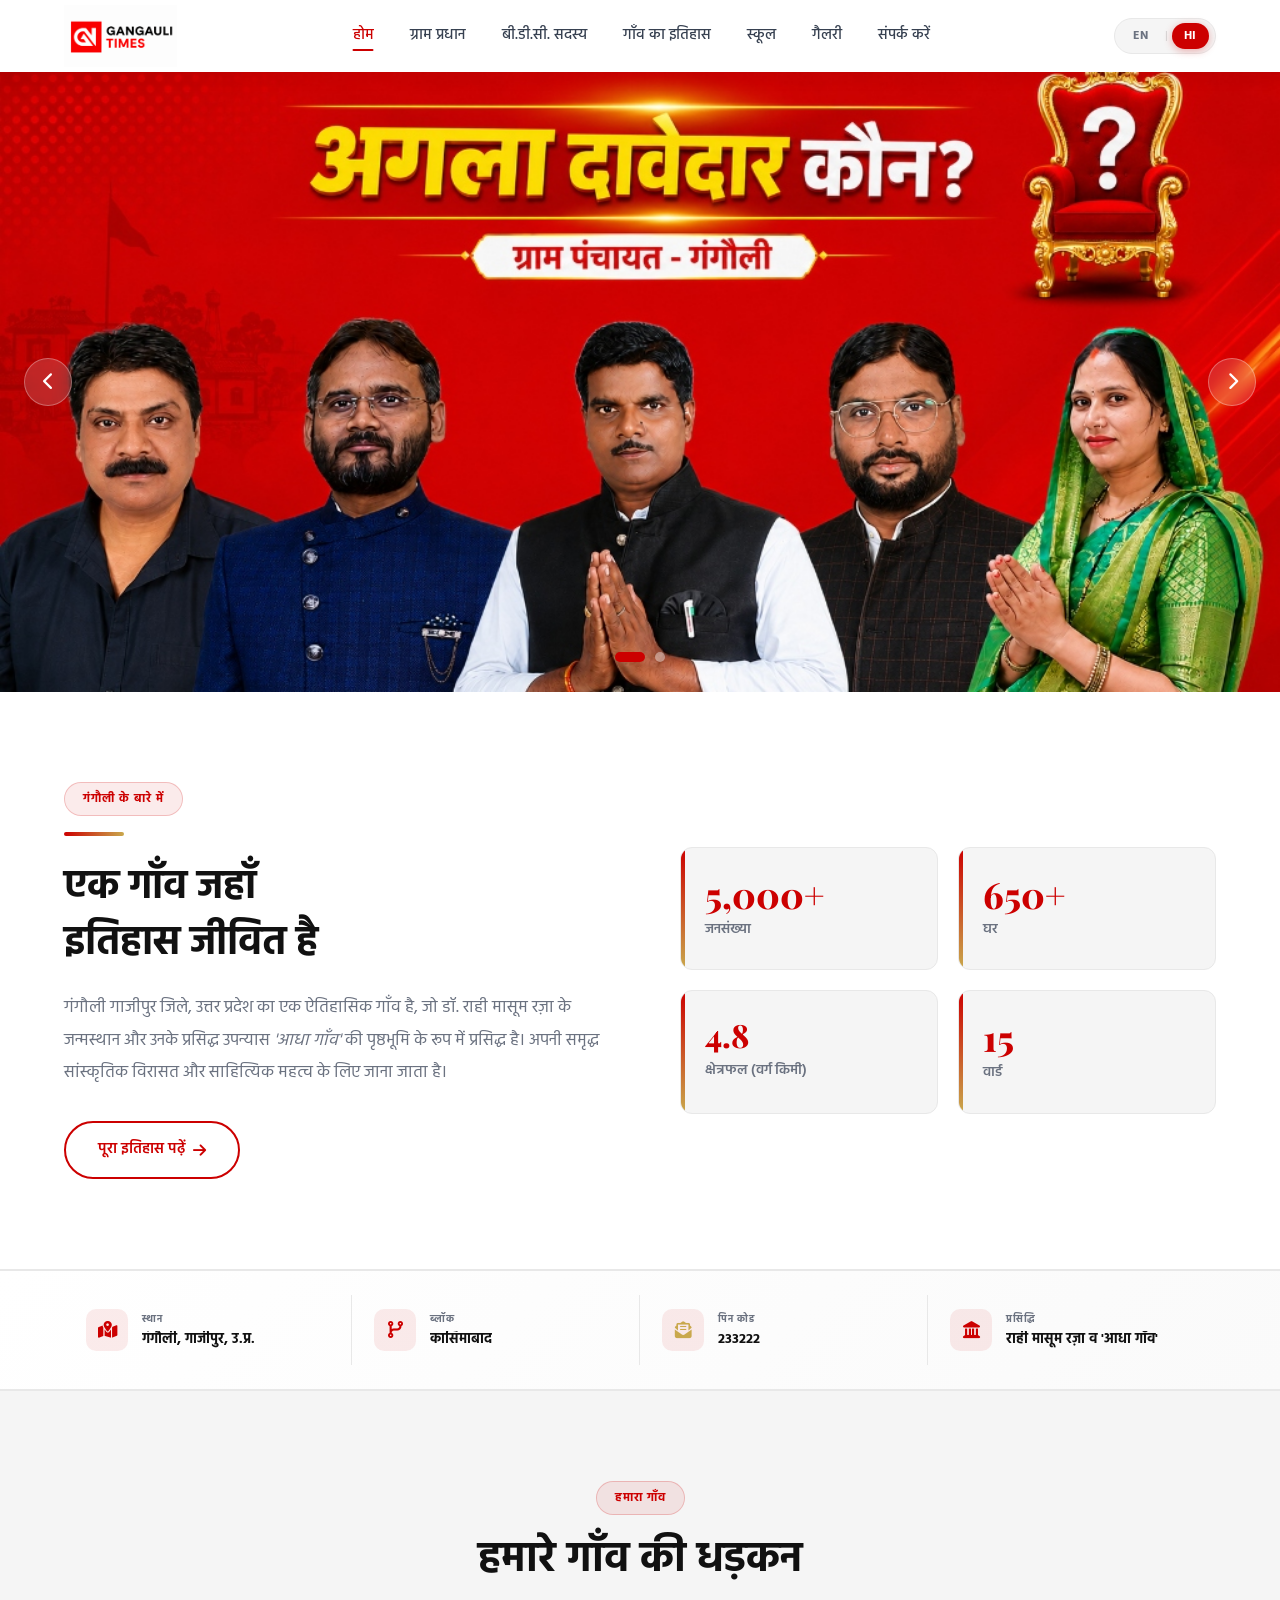
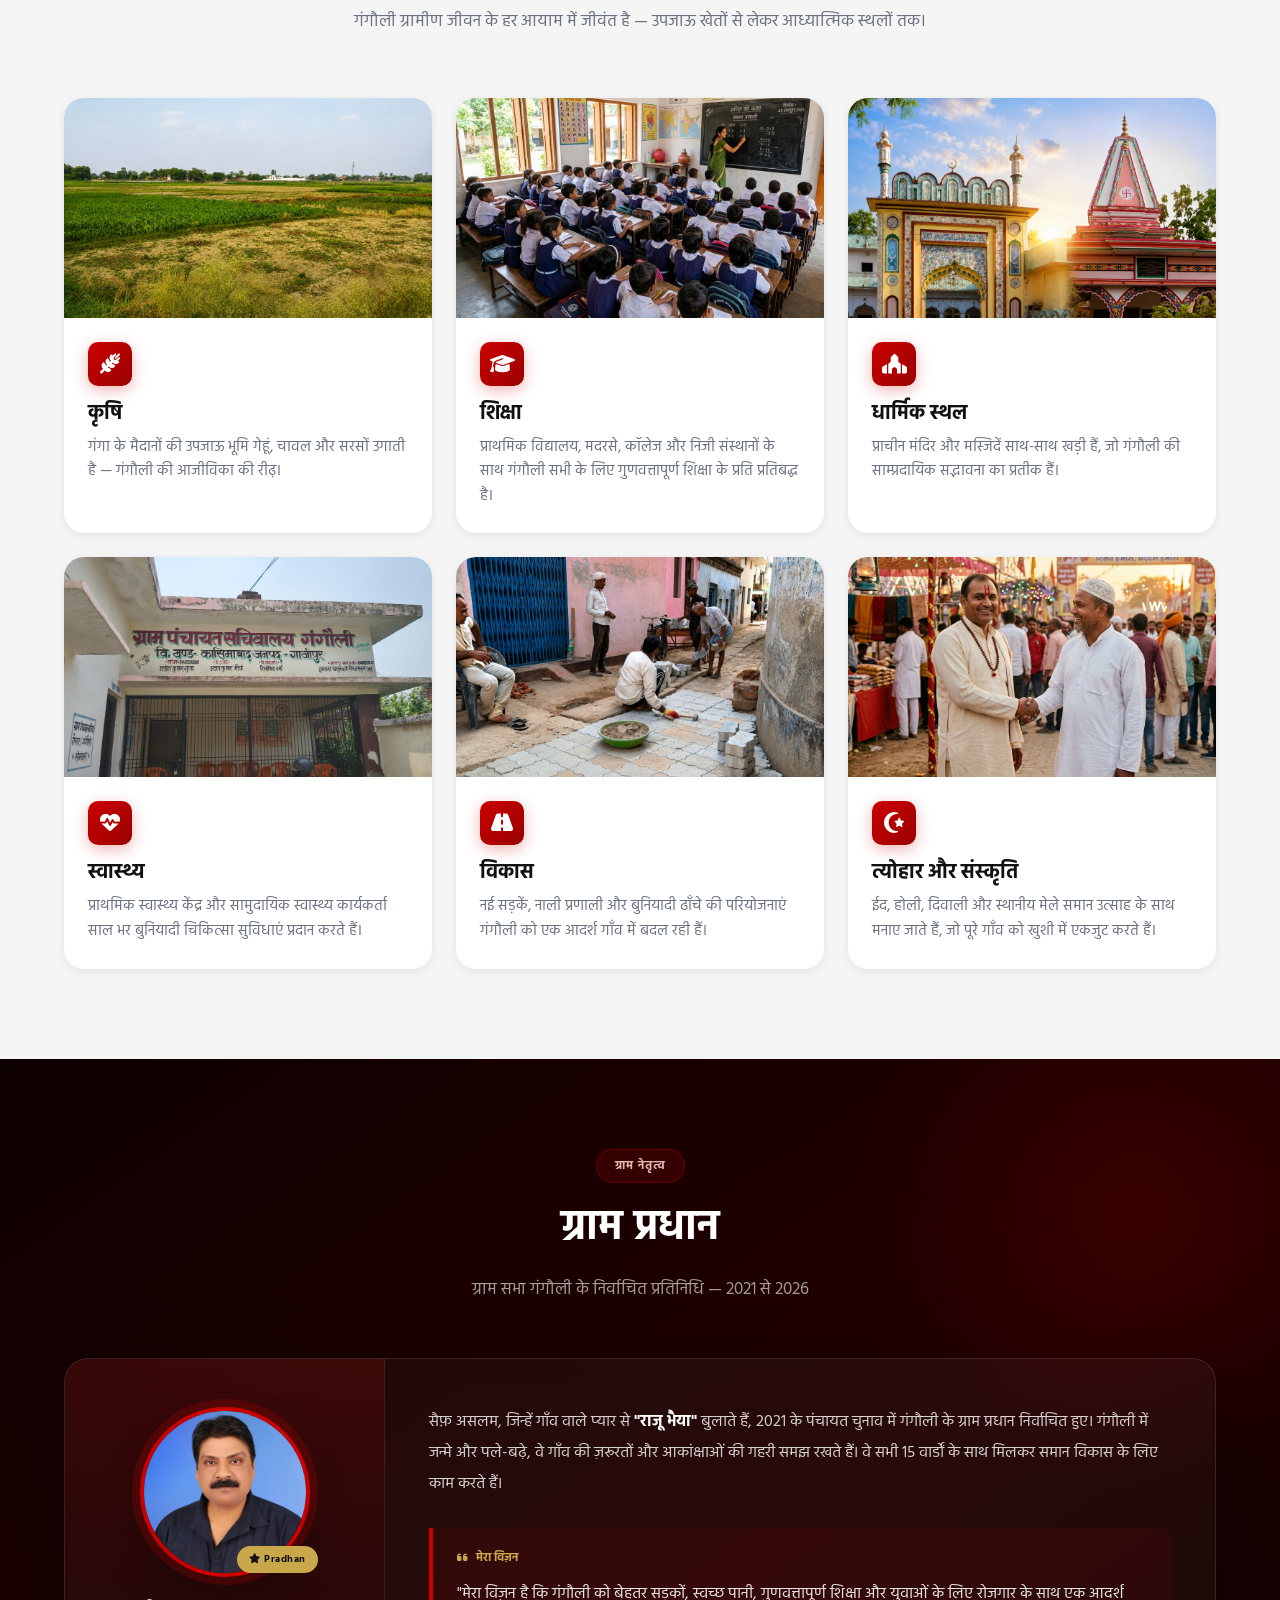
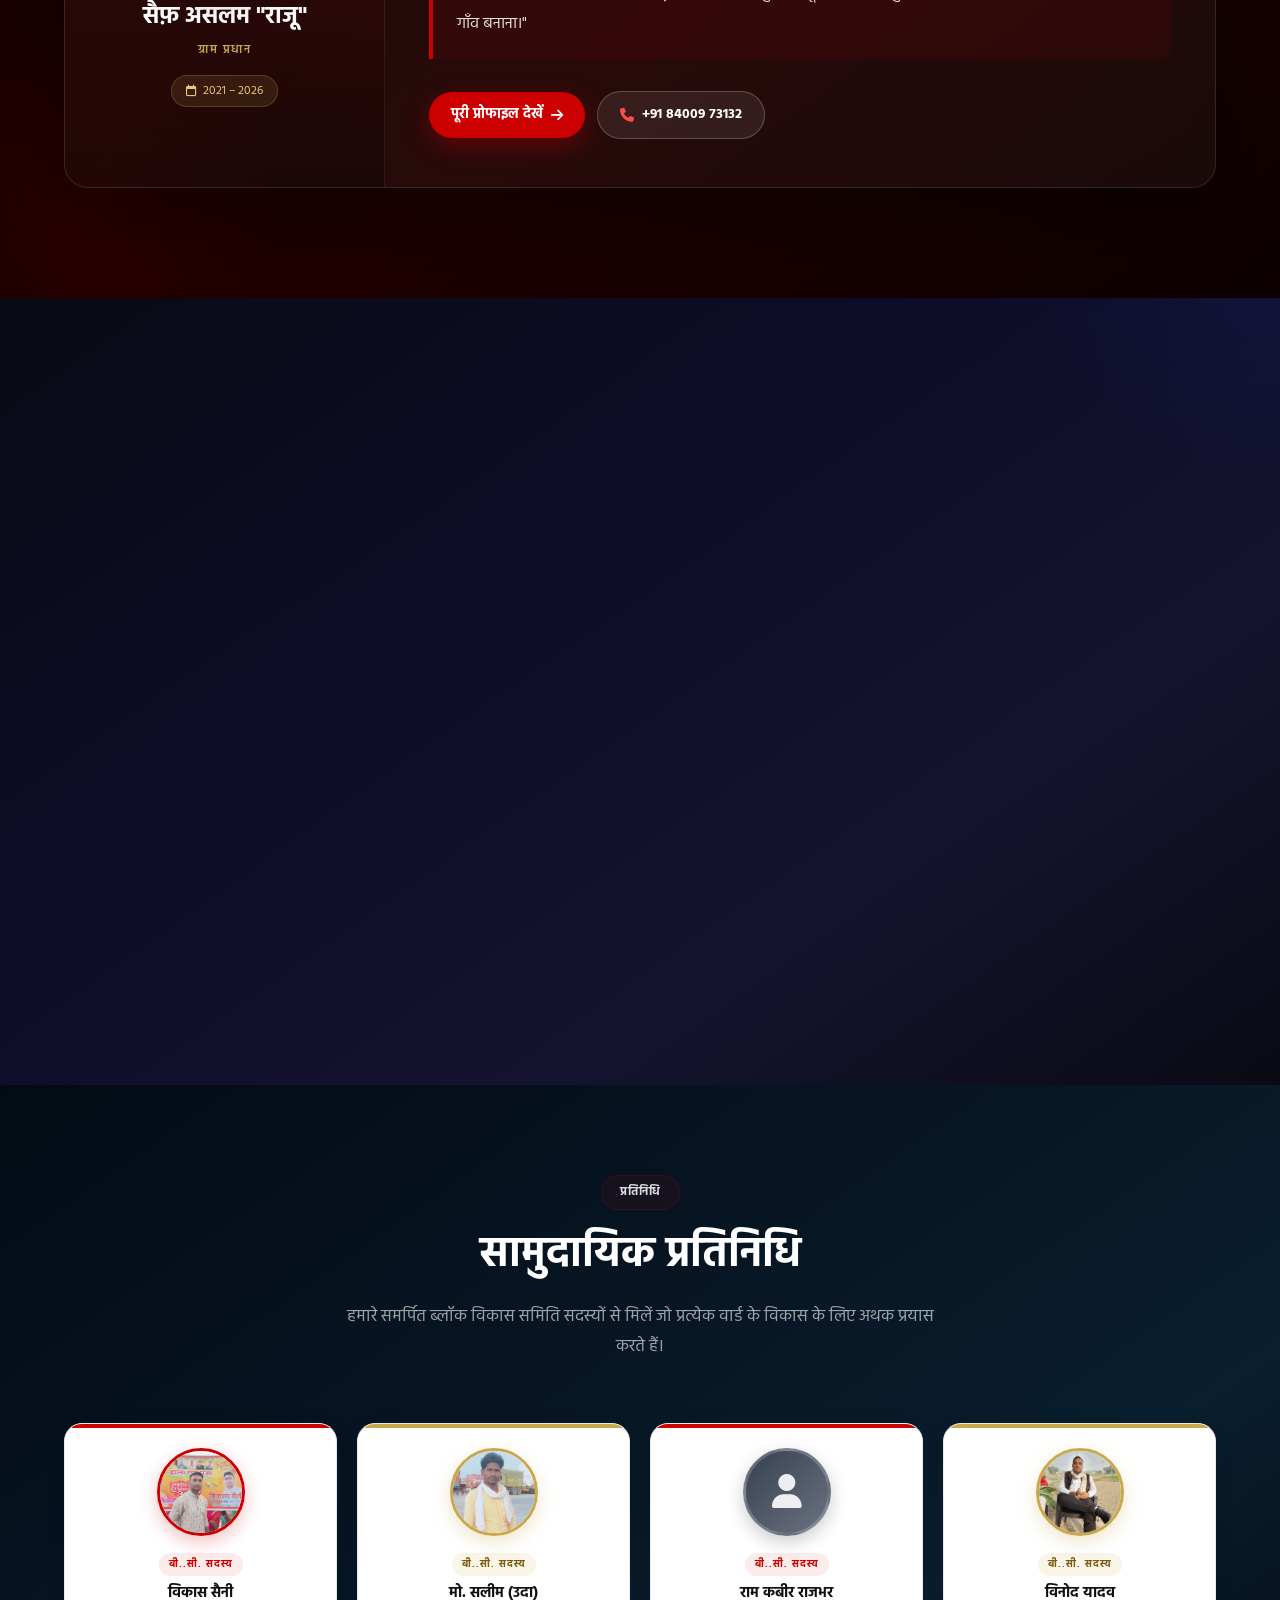
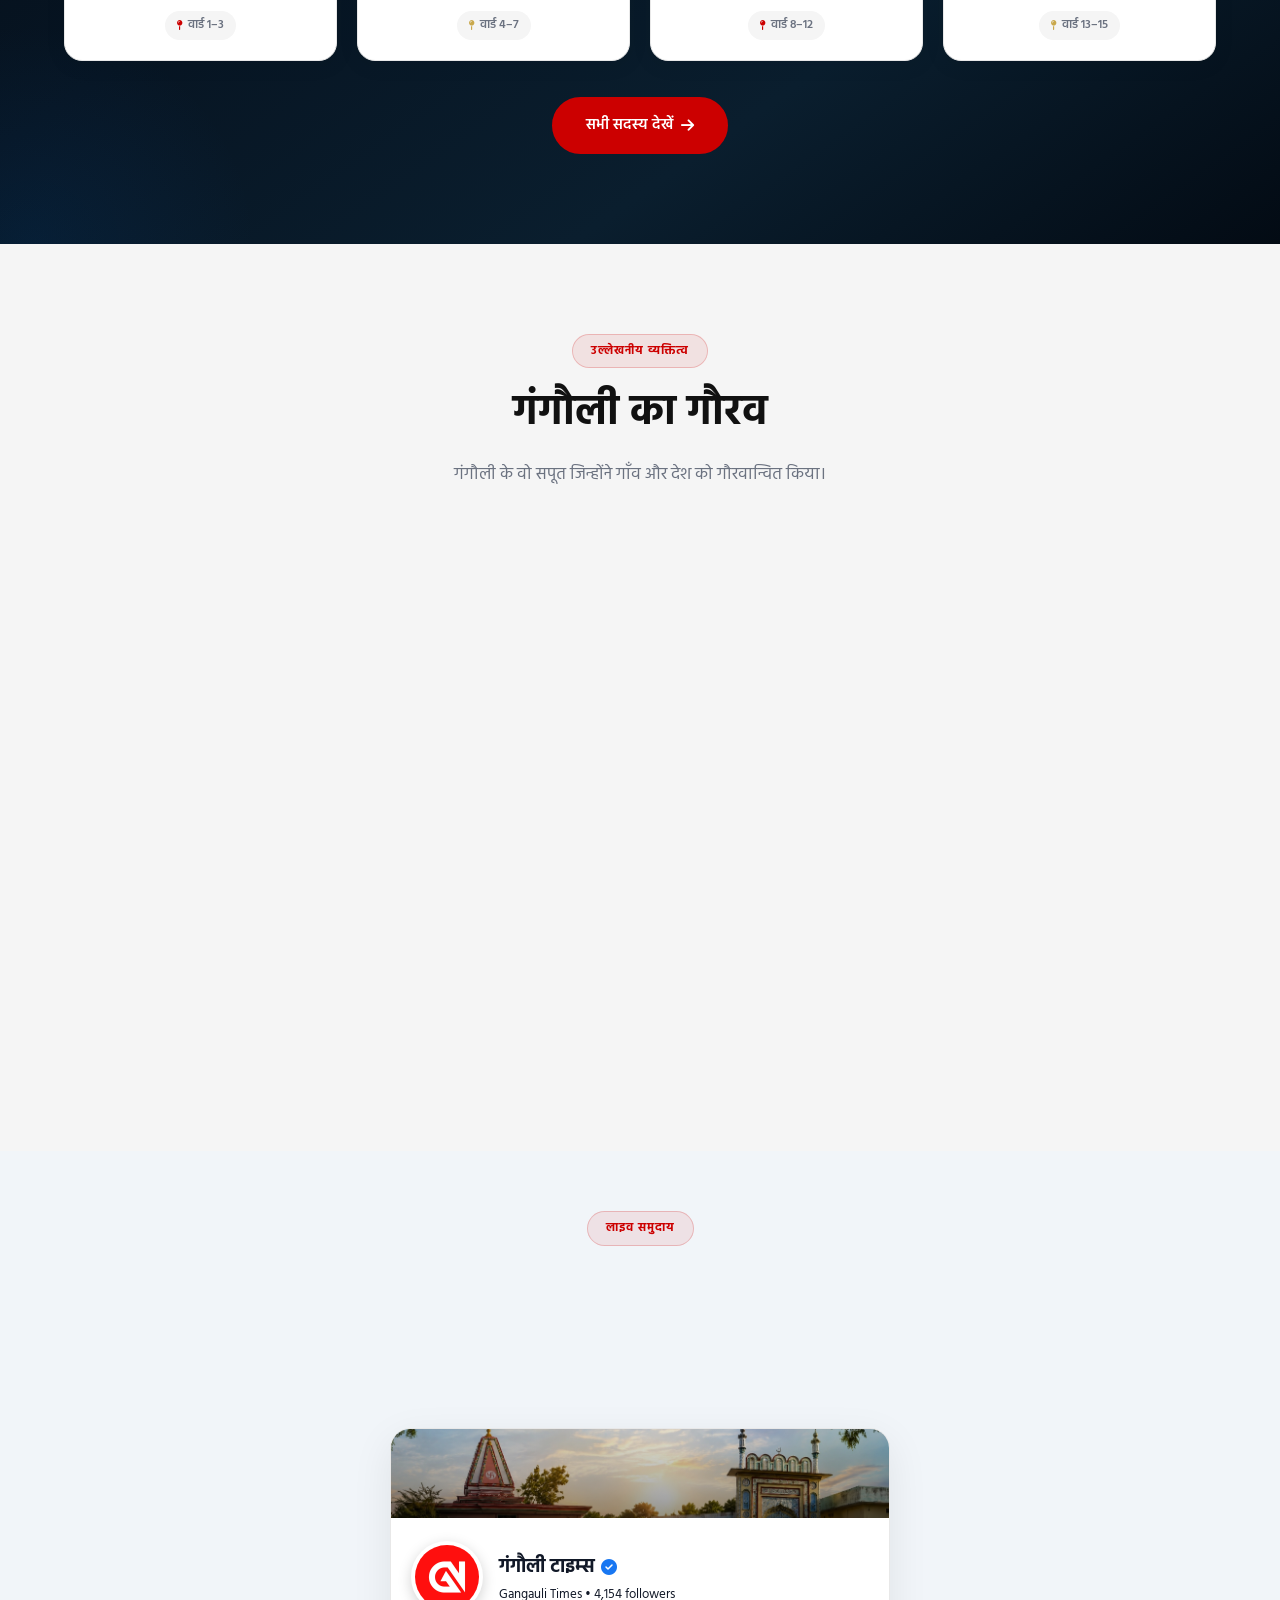
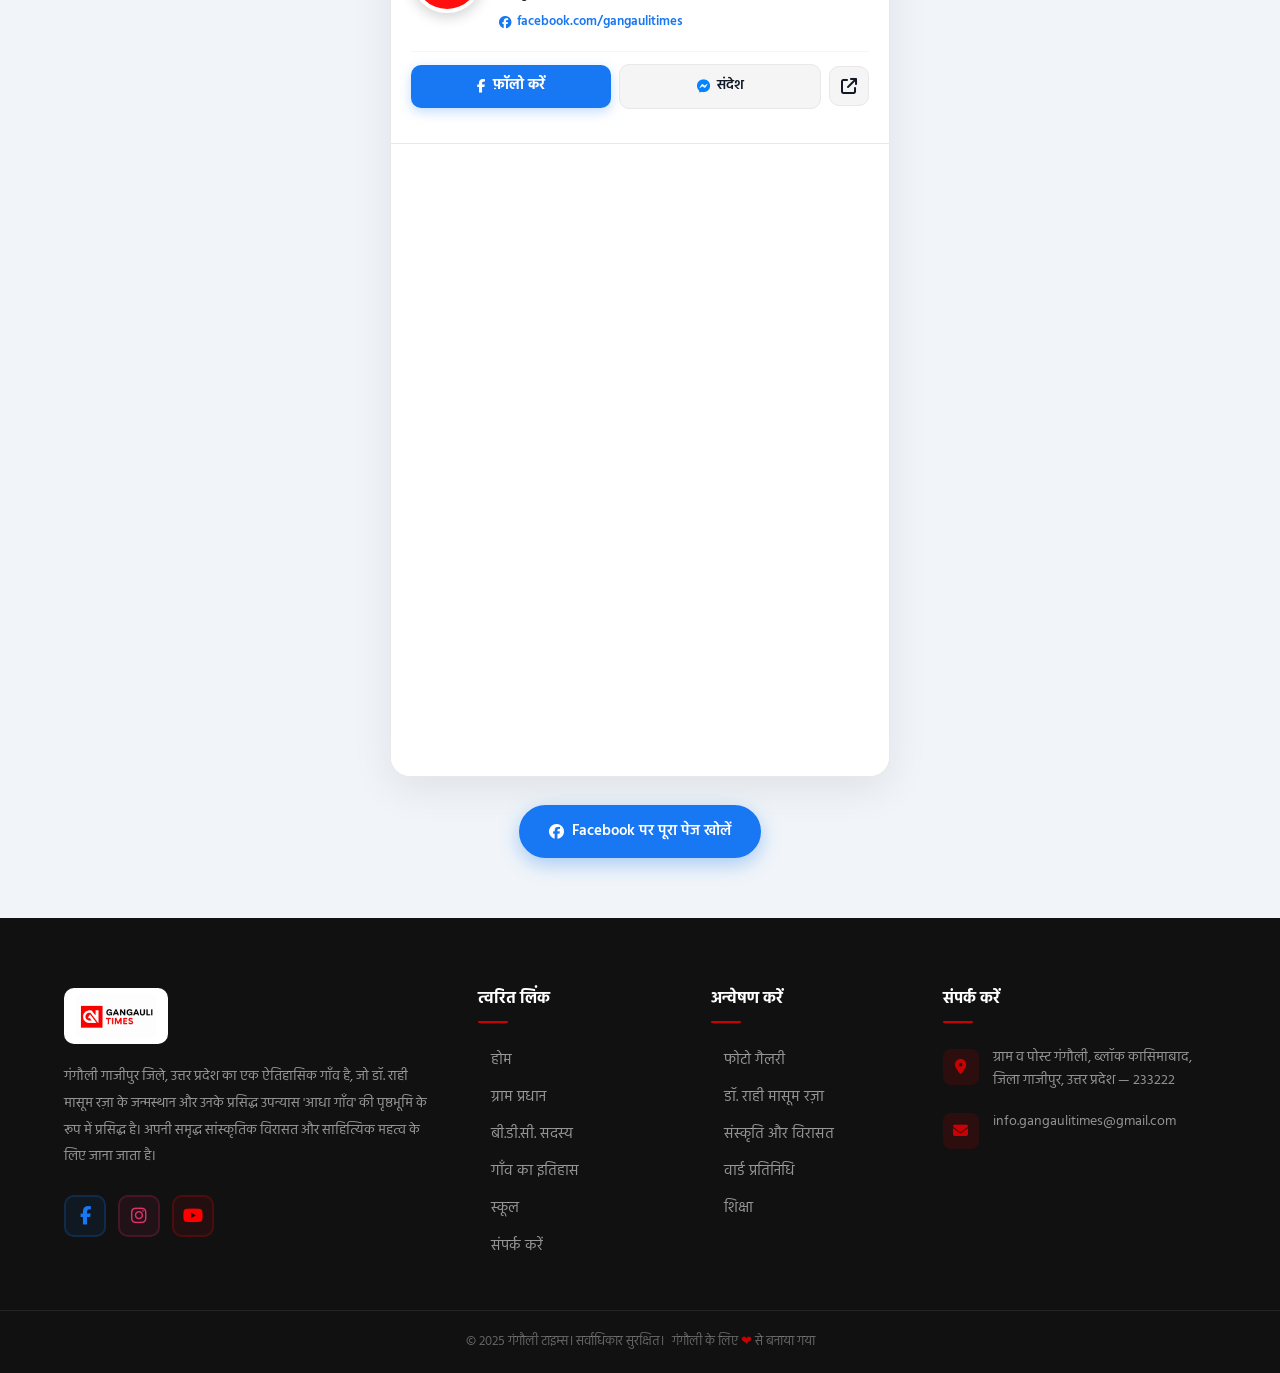
==== index.html @ ad7d06d1 "Add files via upload updated" ====
<!DOCTYPE html>
<html lang="hi">
<head>
  <meta charset="UTF-8" />
  <meta name="viewport" content="width=device-width, initial-scale=1.0" />
  <title>Gangauli Times — गंगौली, गाजीपुर का आधिकारिक समाचार पोर्टल</title>
  <meta name="description" content="गंगौली, गाजीपुर जिले, उत्तर प्रदेश का आधिकारिक सूचना पोर्टल। डॉ. राही मासूम रज़ा के जन्मस्थान का डिजिटल प्रतिनिधित्व।" />
  <meta name="keywords" content="Gangauli, Ghazipur, UP, village, gram panchayat, Rahi Masoom Raza, Gangauli Times" />
  <link rel="canonical" href="https://gangaulitimes.in/" />
  <link rel="icon" type="image/png" href="favicon.png" />
  <link rel="stylesheet" href="style.css" />
  <!-- FontAwesome for icons -->
  <link rel="stylesheet" href="https://cdnjs.cloudflare.com/ajax/libs/font-awesome/6.5.0/css/all.min.css" crossorigin="anonymous" />
  <!-- Facebook SDK for live feed -->
  <script async defer crossorigin="anonymous" src="https://connect.facebook.net/hi_IN/sdk.js#xfbml=1&version=v19.0"></script>
</head>
<body class="lang-hi">



<!-- ============================================================
     NAVBAR
     ============================================================ -->
<nav class="navbar" role="navigation" aria-label="Main Navigation">
  <div class="container">
    <a href="index.html" class="navbar-brand" aria-label="Gangauli Times Home">
      <img src="logo.png" alt="Gangauli Times Logo" class="navbar-logo" />
    </a>

    <ul class="navbar-nav">
      <li><a href="index.html" class="nav-link active"><span class="en">Home</span><span class="hi">होम</span></a></li>
      <li><a href="gram-pradhan.html" class="nav-link"><span class="en">Gram Pradhan</span><span class="hi">ग्राम प्रधान</span></a></li>
      <li><a href="bdc-members.html" class="nav-link"><span class="en">BDC Members</span><span class="hi">बी.डी.सी. सदस्य</span></a></li>
      <li><a href="history.html" class="nav-link"><span class="en">Village History</span><span class="hi">गाँव का इतिहास</span></a></li>
      <li><a href="schools.html" class="nav-link"><span class="en">Schools</span><span class="hi">स्कूल</span></a></li>
      <li><a href="gallery.html" class="nav-link"><span class="en">Gallery</span><span class="hi">गैलरी</span></a></li>
      <li><a href="contact.html" class="nav-link"><span class="en">Contact</span><span class="hi">संपर्क करें</span></a></li>
    </ul>

    <!-- Language Toggle in Navbar -->
    <div class="navbar-lang" id="navbar-lang">
      <button class="nav-lang-btn" id="lang-en" title="English">EN</button>
      <span class="nav-lang-divider">|</span>
      <button class="nav-lang-btn active" id="lang-hi" title="हिंदी">HI</button>
    </div>

    <button class="hamburger" id="hamburger" aria-label="Toggle Mobile Menu" aria-expanded="false">
      <span></span><span></span><span></span>
    </button>
  </div>

  <div class="mobile-nav" id="mobile-nav">
    <a href="index.html" class="nav-link"><span class="en">Home</span><span class="hi">होम</span></a>
    <a href="gram-pradhan.html" class="nav-link"><span class="en">Gram Pradhan</span><span class="hi">ग्राम प्रधान</span></a>
    <a href="bdc-members.html" class="nav-link"><span class="en">BDC Members</span><span class="hi">बी.डी.सी. सदस्य</span></a>
    <a href="history.html" class="nav-link"><span class="en">Village History</span><span class="hi">गाँव का इतिहास</span></a>
    <a href="schools.html" class="nav-link"><span class="en">Schools</span><span class="hi">स्कूल</span></a>
    <a href="gallery.html" class="nav-link"><span class="en">Gallery</span><span class="hi">गैलरी</span></a>
    <a href="contact.html" class="nav-link"><span class="en">Contact</span><span class="hi">संपर्क करें</span></a>
  </div>
</nav>

<!-- ============================================================
     HERO SLIDER
     ============================================================ -->
<section class="hero-slider" aria-label="Hero Image Slider">

  <!-- Slide 1 -->
  <div class="slide active" id="slide-1">
    <img src="slider3.jpg" alt="Agla Davedar Kaun — Gram Panchayat Gangauli" class="slide-img" />
  </div>

  <!-- Slide 2 -->
  <div class="slide" id="slide-2">
    <img src="slider4.jpg" alt="Temple and Mosque — Communal Harmony of Gangauli" class="slide-img" />
  </div>

  <!-- Slider Controls -->
  <button class="slider-arrow slider-arrow-prev" id="slider-prev" aria-label="Previous Slide">
    <i class="fa-solid fa-chevron-left"></i>
  </button>
  <button class="slider-arrow slider-arrow-next" id="slider-next" aria-label="Next Slide">
    <i class="fa-solid fa-chevron-right"></i>
  </button>

  <div class="slider-dots" role="tablist">
    <button class="slider-dot active" aria-label="Slide 1" role="tab"></button>
    <button class="slider-dot" aria-label="Slide 2" role="tab"></button>
  </div>
</section>


<!-- ============================================================
     ABOUT SECTION
     ============================================================ -->
<section class="about-section" id="about">
  <div class="container">
    <div class="about-grid">
      <div class="about-content reveal">
        <span class="section-label"><span class="en">About Gangauli</span><span class="hi">गंगौली के बारे में</span></span>
        <div class="gold-line"></div>
        <h2 class="about-title">
          <span class="en">A Village Where<br/>History Lives On</span>
          <span class="hi">एक गाँव जहाँ<br/>इतिहास जीवित है</span>
        </h2>
        <p class="about-text">
          <span class="en">Gangauli is a historic village in Ghazipur district, Uttar Pradesh — celebrated as the birthplace of the legendary literary figure Dr. Rahi Masoom Raza and the backdrop of his iconic novel <em>'Aadha Gaon'</em>. Known for its rich cultural heritage and profound literary significance, Gangauli holds a unique place on the map of India.</span>
          <span class="hi">गंगौली गाजीपुर जिले, उत्तर प्रदेश का एक ऐतिहासिक गाँव है, जो डॉ. राही मासूम रज़ा के जन्मस्थान और उनके प्रसिद्ध उपन्यास <em>'आधा गाँव'</em> की पृष्ठभूमि के रूप में प्रसिद्ध है। अपनी समृद्ध सांस्कृतिक विरासत और साहित्यिक महत्व के लिए जाना जाता है।</span>
        </p>
        <a href="history.html" class="btn btn-outline">
          <span class="en">Read Full History</span><span class="hi">पूरा इतिहास पढ़ें</span>
          <i class="fa-solid fa-arrow-right"></i>
        </a>
      </div>

      <!-- Stats -->
      <div class="stats-grid">
        <div class="stat-card reveal reveal-delay-1">
          <div class="stat-number" data-target="5000" data-suffix="+">0</div>
          <div class="stat-label"><span class="en">Population</span><span class="hi">जनसंख्या</span></div>
        </div>
        <div class="stat-card reveal reveal-delay-2">
          <div class="stat-number" data-target="650" data-suffix="+">0</div>
          <div class="stat-label"><span class="en">Houses</span><span class="hi">घर</span></div>
        </div>
        <div class="stat-card reveal reveal-delay-3">
          <div class="stat-number" style="font-size:32px;">4.8</div>
          <div class="stat-label" style="margin-top:8px;"><span class="en">Area (Sq. Km.)</span><span class="hi">क्षेत्रफल (वर्ग किमी)</span></div>
        </div>
        <div class="stat-card reveal reveal-delay-4">
          <div class="stat-number" data-target="15">0</div>
          <div class="stat-label"><span class="en">Wards</span><span class="hi">वार्ड</span></div>
        </div>
      </div>
    </div>
  </div>
</section>

<!-- ============================================================
VILLAGE QUICK FACTS (compact strip)
============================================================ -->
<section class="village-facts-strip">
  <div class="container">
    <div class="vf-grid">
      <div class="vf-item reveal reveal-delay-1">
        <div class="vf-icon"><i class="fa-solid fa-map-location-dot"></i></div>
        <div class="vf-content">
          <span class="vf-label"><span class="en">Location</span><span class="hi">स्थान</span></span>
          <span class="vf-value"><span class="en">Gangauli, Ghazipur, UP</span><span class="hi">गंगौली, गाजीपुर, उ.प्र.</span></span>
        </div>
      </div>
      <div class="vf-item reveal reveal-delay-2">
        <div class="vf-icon"><i class="fa-solid fa-code-branch"></i></div>
        <div class="vf-content">
          <span class="vf-label"><span class="en">Block</span><span class="hi">ब्लॉक</span></span>
          <span class="vf-value"><span class="en">Kasimabad</span><span class="hi">कासिमाबाद</span></span>
        </div>
      </div>
      <div class="vf-item reveal reveal-delay-3">
        <div class="vf-icon" style="color:var(--gold);"><i class="fa-solid fa-envelope-open-text"></i></div>
        <div class="vf-content">
          <span class="vf-label"><span class="en">PIN Code</span><span class="hi">पिन कोड</span></span>
          <span class="vf-value">233222</span>
        </div>
      </div>
      <div class="vf-item reveal reveal-delay-4">
        <div class="vf-icon"><i class="fa-solid fa-landmark"></i></div>
        <div class="vf-content">
          <span class="vf-label"><span class="en">Famous For</span><span class="hi">प्रसिद्धि</span></span>
          <span class="vf-value"><span class="en">Rahi Masoom Raza &amp; 'Aadha Gaon'</span><span class="hi">राही मासूम रज़ा व 'आधा गाँव'</span></span>
        </div>
      </div>
    </div>
  </div>
</section>

<!-- ============================================================
VILLAGE PULSE SECTION
     ============================================================ -->
<section class="pulse-section section" id="village-pulse">
  <div class="container">
    <div class="section-header">
      <span class="section-label"><span class="en">Our Village</span><span class="hi">हमारा गाँव</span></span>
      <h2 class="section-title reveal">
        <span class="en">The Heartbeat of Our Village</span>
        <span class="hi">हमारे गाँव की धड़कन</span>
      </h2>
      <p class="section-subtitle reveal reveal-delay-1">
        <span class="en">Gangauli thrives across every dimension of rural life — from fertile fields to spiritual spaces.</span>
        <span class="hi">गंगौली ग्रामीण जीवन के हर आयाम में जीवंत है — उपजाऊ खेतों से लेकर आध्यात्मिक स्थलों तक।</span>
      </p>
    </div>

    <div class="pulse-grid">
      <!-- Agriculture -->
      <div class="pulse-card reveal reveal-delay-1">
        <img src="agriculture-real.jpg" alt="Agriculture in Gangauli" class="pulse-card-img" loading="lazy" />
        <div class="pulse-card-body">
          <div class="pulse-card-title-row">
            <div class="pulse-card-icon"><i class="fa-solid fa-wheat-awn"></i></div>
            <h3 class="pulse-card-title"><span class="en">Agriculture</span><span class="hi">कृषि</span></h3>
          </div>
          <p class="pulse-card-desc">
            <span class="en">Fertile lands along the Ganga plains produce wheat, rice, and mustard — the backbone of Gangauli's livelihood.</span>
            <span class="hi">गंगा के मैदानों की उपजाऊ भूमि गेहूं, चावल और सरसों उगाती है — गंगौली की आजीविका की रीढ़।</span>
          </p>
        </div>
      </div>

      <!-- Education -->
      <div class="pulse-card reveal reveal-delay-2">
        <img src="school.png" alt="Education in Gangauli" class="pulse-card-img" loading="lazy" />
        <div class="pulse-card-body">
          <div class="pulse-card-title-row">
            <div class="pulse-card-icon"><i class="fa-solid fa-graduation-cap"></i></div>
            <h3 class="pulse-card-title"><span class="en">Education</span><span class="hi">शिक्षा</span></h3>
          </div>
          <p class="pulse-card-desc">
            <span class="en">With primary schools, madrasas, colleges and private institutions, Gangauli is committed to quality education for all.</span>
            <span class="hi">प्राथमिक विद्यालय, मदरसे, कॉलेज और निजी संस्थानों के साथ गंगौली सभी के लिए गुणवत्तापूर्ण शिक्षा के प्रति प्रतिबद्ध है।</span>
          </p>
        </div>
      </div>

      <!-- Religious Sites -->
      <div class="pulse-card reveal reveal-delay-3">
        <img src="religious-real.jpg" alt="Religious Places in Gangauli" class="pulse-card-img" loading="lazy" />
        <div class="pulse-card-body">
          <div class="pulse-card-title-row">
            <div class="pulse-card-icon"><i class="fa-solid fa-place-of-worship"></i></div>
            <h3 class="pulse-card-title"><span class="en">Religious Sites</span><span class="hi">धार्मिक स्थल</span></h3>
          </div>
          <p class="pulse-card-desc">
            <span class="en">Ancient temples and mosques stand side by side, symbolizing the communal harmony that defines Gangauli.</span>
            <span class="hi">प्राचीन मंदिर और मस्जिदें साथ-साथ खड़ी हैं, जो गंगौली की साम्प्रदायिक सद्भावना का प्रतीक हैं।</span>
          </p>
        </div>
      </div>

      <!-- Health -->
      <div class="pulse-card reveal reveal-delay-4">
        <img src="health-real.jpg" alt="ग्राम पंचायत सचिवालय गंगौली" class="pulse-card-img" loading="lazy" />
        <div class="pulse-card-body">
          <div class="pulse-card-title-row">
            <div class="pulse-card-icon"><i class="fa-solid fa-heart-pulse"></i></div>
            <h3 class="pulse-card-title"><span class="en">Healthcare</span><span class="hi">स्वास्थ्य</span></h3>
          </div>
          <p class="pulse-card-desc">
            <span class="en">Primary Health Centers and community health workers serve the village with basic medical facilities round the year.</span>
            <span class="hi">प्राथमिक स्वास्थ्य केंद्र और सामुदायिक स्वास्थ्य कार्यकर्ता साल भर बुनियादी चिकित्सा सुविधाएं प्रदान करते हैं।</span>
          </p>
        </div>
      </div>

      <!-- Development -->
      <div class="pulse-card reveal reveal-delay-5">
        <img src="development-real.jpg" alt="Development in Gangauli" class="pulse-card-img" loading="lazy" />
        <div class="pulse-card-body">
          <div class="pulse-card-title-row">
            <div class="pulse-card-icon"><i class="fa-solid fa-road"></i></div>
            <h3 class="pulse-card-title"><span class="en">Development</span><span class="hi">विकास</span></h3>
          </div>
          <p class="pulse-card-desc">
            <span class="en">New roads, drainage systems, and infrastructure projects are transforming Gangauli into a model village.</span>
            <span class="hi">नई सड़कें, नाली प्रणाली और बुनियादी ढाँचे की परियोजनाएं गंगौली को एक आदर्श गाँव में बदल रही हैं।</span>
          </p>
        </div>
      </div>

      <!-- Festivals -->
      <div class="pulse-card reveal reveal-delay-6">
        <img src="festival.png" alt="Festivals of Gangauli" class="pulse-card-img" loading="lazy" />
        <div class="pulse-card-body">
          <div class="pulse-card-title-row">
            <div class="pulse-card-icon"><i class="fa-solid fa-star-and-crescent"></i></div>
            <h3 class="pulse-card-title"><span class="en">Festivals &amp; Culture</span><span class="hi">त्योहार और संस्कृति</span></h3>
          </div>
          <p class="pulse-card-desc">
            <span class="en">Eid, Holi, Diwali, and local fairs are celebrated with equal enthusiasm, uniting the village in joy.</span>
            <span class="hi">ईद, होली, दिवाली और स्थानीय मेले समान उत्साह के साथ मनाए जाते हैं, जो पूरे गाँव को खुशी में एकजुट करते हैं।</span>
          </p>
        </div>
      </div>
    </div>
  </div>
</section>

<!-- ============================================================
     GRAM PRADHAN SECTION
     ============================================================ -->
<section class="pradhan-section" id="gram-pradhan">
  <div class="container">

    <!-- Section Header -->
    <div class="section-header" style="margin-bottom:52px;">
      <span class="section-label" style="background:rgba(204,0,0,0.15);border-color:rgba(204,0,0,0.35);color:rgba(255,200,200,0.9);">
        <span class="en">Village Leadership</span><span class="hi">ग्राम नेतृत्व</span>
      </span>
      <h2 class="section-title reveal" style="color:var(--white);">
        <span class="en">Gram Pradhan</span>
        <span class="hi">ग्राम प्रधान</span>
      </h2>
      <p class="section-subtitle reveal reveal-delay-1" style="color:rgba(255,255,255,0.6);">
        <span class="en">Elected representative of Gram Sabha Gangauli — 2021 to 2026</span>
        <span class="hi">ग्राम सभा गंगौली के निर्वाचित प्रतिनिधि — 2021 से 2026</span>
      </p>
    </div>

    <!-- Pradhan Card -->
    <div class="pradhan-main-card reveal">

      <!-- Left: Photo Column -->
      <div class="pradhan-photo-col">
        <div class="pradhan-img-wrap">
          <img src="pradhan.jpg" alt="Saif Alsam Raju - Gram Pradhan Gangauli" class="pradhan-img" loading="lazy" />
          <span class="pradhan-badge"><i class="fa-solid fa-star"></i> Pradhan</span>
        </div>
        <h3 class="pradhan-name">
          <span class="en">Saif Alsam "Raju"</span>
          <span class="hi">सैफ़ असलम "राजू"</span>
        </h3>
        <div class="pradhan-title">
          <span class="en">Gram Pradhan</span><span class="hi">ग्राम प्रधान</span>
        </div>
        <span class="pradhan-period"><i class="fa-regular fa-calendar"></i> 2021 – 2026</span>
      </div>

      <!-- Right: Content Column -->
      <div class="pradhan-info-col">

        <!-- Bio -->
        <p class="pradhan-bio">
          <span class="en">Saif Alsam, affectionately known as <strong>"Raju Bhaiya"</strong> by the villagers, was elected as the Gram Pradhan of Gangauli in the 2021 Panchayat elections. Born and raised in Gangauli, he has a deep understanding of the village's needs and aspirations. He works closely with all 15 wards to ensure equitable development across the village.</span>
          <span class="hi">सैफ़ असलम, जिन्हें गाँव वाले प्यार से <strong>"राजू भैया"</strong> बुलाते हैं, 2021 के पंचायत चुनाव में गंगौली के ग्राम प्रधान निर्वाचित हुए। गंगौली में जन्मे और पले-बढ़े, वे गाँव की ज़रूरतों और आकांक्षाओं की गहरी समझ रखते हैं। वे सभी 15 वार्डों के साथ मिलकर समान विकास के लिए काम करते हैं।</span>
        </p>

        <!-- Vision Quote -->
        <div class="pradhan-vision">
          <span class="pradhan-vision-label">
            <i class="fa-solid fa-quote-left"></i>
            <span class="en">My Vision</span><span class="hi">मेरा विज़न</span>
          </span>
          <p class="pradhan-vision-text">
            <span class="en">"My vision is to make Gangauli a model village — with better roads, clean water, quality education, and employment opportunities for our youth."</span>
            <span class="hi">"मेरा विज़न है कि गंगौली को बेहतर सड़कों, स्वच्छ पानी, गुणवत्तापूर्ण शिक्षा और युवाओं के लिए रोजगार के साथ एक आदर्श गाँव बनाना।"</span>
          </p>
        </div>

        <!-- Action Buttons (Single line on mobile & compact) -->
        <div class="pradhan-actions-row">
          <a href="gram-pradhan.html" class="pradhan-cta-btn pradhan-btn-compact">
            <span class="en">View Profile</span>
            <span class="hi">पूरी प्रोफाइल देखें</span>
            <i class="fa-solid fa-arrow-right"></i>
          </a>
          <a href="tel:+918400973132" class="pradhan-cta-btn pradhan-btn-compact pradhan-call-btn">
            <i class="fa-solid fa-phone"></i>
            <span>+91 84009 73132</span>
          </a>
        </div>
      </div>
    </div>

  </div>
</section>
<!-- ============================================================
     SCHOOL SECTION (HOME)
     ============================================================ -->
<section class="schools-home-section" id="schools">
  <div class="container">
    <div class="schools-feature">
      <div class="schools-image-wrap reveal">
        <img src="school.png" alt="Schools in Gangauli" loading="lazy" />
        <div class="schools-image-overlay">
          <h3><span class="en">Building Tomorrow's Leaders</span><span class="hi">कल के नेताओं का निर्माण</span></h3>
        </div>
      </div>

      <div class="reveal reveal-delay-2">
        <span class="section-label"><span class="en">Education Hub</span><span class="hi">शिक्षा का केंद्र</span></span>
        <h2 class="section-title" style="text-align:left;margin-bottom:12px;">
          <span class="en">Schools &amp; Education</span>
          <span class="hi">स्कूल और शिक्षा</span>
        </h2>
        <p class="section-subtitle" style="text-align:left;margin:0 0 28px 0;">
          <span class="en">Gangauli has a well-developed educational infrastructure with primary schools, madrasas, colleges and private schools.</span>
          <span class="hi">गंगौली में प्राथमिक विद्यालय, मदरसे, कॉलेज और निजी स्कूलों के साथ एक सुविकसित शैक्षणिक संरचना है।</span>
        </p>

        <div class="school-stats">
          <div class="school-stat-item">
            <span class="school-stat-number">2</span>
            <span class="school-stat-label"><span class="en">Primary Schools</span><span class="hi">प्राथमिक विद्यालय</span></span>
          </div>
          <div class="school-stat-item">
            <span class="school-stat-number">2</span>
            <span class="school-stat-label"><span class="en">Madrasas</span><span class="hi">मदरसे</span></span>
          </div>
          <div class="school-stat-item">
            <span class="school-stat-number">2</span>
            <span class="school-stat-label"><span class="en">Colleges</span><span class="hi">कॉलेज</span></span>
          </div>
          <div class="school-stat-item">
            <span class="school-stat-number">5</span>
            <span class="school-stat-label"><span class="en">Other Schools</span><span class="hi">अन्य स्कूल</span></span>
          </div>
        </div>

        <a href="schools.html" class="btn btn-primary">
          <span class="en">View All Schools</span><span class="hi">सभी स्कूल देखें</span>
          <i class="fa-solid fa-arrow-right"></i>
        </a>
      </div>
    </div>
  </div>
</section>

<!-- ============================================================
     BDC SECTION (HOME PREVIEW)
     ============================================================ -->
<section class="bdc-home-section" id="bdc">
  <style>
    .bdc-home-grid {
      display: grid;
      grid-template-columns: repeat(4, 1fr);
      gap: 20px;
      margin-bottom: 36px;
    }
    .bdc-hcard {
      background: var(--white);
      border-radius: 18px;
      padding: 24px 18px 20px;
      text-align: center;
      box-shadow: 0 4px 20px rgba(0,0,0,0.08);
      border: 1px solid var(--gray-200);
      transition: transform .22s, box-shadow .22s;
      position: relative;
      overflow: hidden;
    }
    .bdc-hcard::before {
      content: '';
      position: absolute;
      top: 0; left: 0; right: 0;
      height: 4px;
      background: var(--red-primary);
      border-radius: 18px 18px 0 0;
    }
    .bdc-hcard.gold::before { background: var(--gold); }
    .bdc-hcard:hover { transform: translateY(-5px); box-shadow: 0 12px 36px rgba(0,0,0,0.14); }
    .bdc-hcard-img {
      width: 88px; height: 88px; border-radius: 50%;
      object-fit: cover; object-position: top center;
      margin: 0 auto 14px;
      display: block;
      border: 3px solid var(--red-primary);
      box-shadow: 0 6px 18px rgba(204,0,0,0.25);
    }
    .bdc-hcard.gold .bdc-hcard-img {
      border-color: var(--gold);
      box-shadow: 0 6px 18px rgba(201,168,76,0.3);
    }
    .bdc-hcard-avatar {
      width: 88px; height: 88px; border-radius: 50%;
      margin: 0 auto 14px; display: flex;
      align-items: center; justify-content: center;
      font-size: 34px; color: rgba(255,255,255,0.9);
      border: 3px solid rgba(255,255,255,0.2);
      box-shadow: 0 6px 18px rgba(0,0,0,0.2);
    }
    .bdc-hcard-role {
      display: inline-block;
      font-size: 10px; font-weight: 700;
      letter-spacing: 1px; text-transform: uppercase;
      color: var(--red-primary);
      background: rgba(204,0,0,0.08);
      border-radius: 20px; padding: 3px 10px;
      margin-bottom: 8px;
    }
    .bdc-hcard.gold .bdc-hcard-role { color: #7a5c0c; background: rgba(201,168,76,0.12); }
    .bdc-hcard-name {
      font-size: 15px; font-weight: 800;
      color: var(--black); line-height: 1.3;
      margin-bottom: 8px;
    }
    .bdc-hcard-ward {
      display: inline-flex; align-items: center; gap: 5px;
      font-size: 12px; font-weight: 600;
      color: var(--gray-500);
      background: var(--gray-100);
      border-radius: 20px; padding: 4px 12px;
    }
    @media(max-width: 760px) {
      .bdc-home-grid { grid-template-columns: 1fr 1fr; }
    }
    @media(max-width: 480px) {
      .bdc-home-grid { grid-template-columns: 1fr 1fr; gap: 14px; }
      .bdc-hcard { padding: 18px 12px 16px; }
      .bdc-hcard-img, .bdc-hcard-avatar { width: 72px; height: 72px; font-size: 26px; }
      .bdc-hcard-name { font-size: 13px; }
    }
  </style>
  <div class="container">
    <div class="section-header">
      <span class="section-label"><span class="en">Representatives</span><span class="hi">प्रतिनिधि</span></span>
      <h2 class="section-title reveal">
        <span class="en">Community Representatives</span>
        <span class="hi">सामुदायिक प्रतिनिधि</span>
      </h2>
      <p class="section-subtitle reveal reveal-delay-1">
        <span class="en">Meet our dedicated Block Development Committee members who work tirelessly for the development of each ward.</span>
        <span class="hi">हमारे समर्पित ब्लॉक विकास समिति सदस्यों से मिलें जो प्रत्येक वार्ड के विकास के लिए अथक प्रयास करते हैं।</span>
      </p>
    </div>

    <div class="bdc-home-grid">

      <!-- Vikas Saini -->
      <div class="bdc-hcard reveal reveal-delay-1">
        <img src="bdc-vikas.jpg" alt="Vikas Saini" class="bdc-hcard-img" loading="lazy" />
        <div class="bdc-hcard-role"><span class="en">BDC Member</span><span class="hi">बी..सी. सदस्य</span></div>
        <div class="bdc-hcard-name"><span class="en">Vikas Saini</span><span class="hi">विकास सैनी</span></div>
        <span class="bdc-hcard-ward"><i class="fa-solid fa-map-pin" style="color:var(--red-primary);font-size:10px;"></i><span class="en">Ward 1–3</span><span class="hi">वार्ड 1–3</span></span>
      </div>

      <!-- Mohd. Salim -->
      <div class="bdc-hcard gold reveal reveal-delay-2">
        <img src="bdc-salim.jpg" alt="Mohd. Salim" class="bdc-hcard-img" loading="lazy" />
        <div class="bdc-hcard-role"><span class="en">BDC Member</span><span class="hi">बी..सी. सदस्य</span></div>
        <div class="bdc-hcard-name"><span class="en">Mohd. Salim (Uda)</span><span class="hi">मो. सलीम (उदा)</span></div>
        <span class="bdc-hcard-ward"><i class="fa-solid fa-map-pin" style="color:var(--gold);font-size:10px;"></i><span class="en">Ward 4–7</span><span class="hi">वार्ड 4–7</span></span>
      </div>

      <!-- Ram Kabir Rajbhar -->
      <div class="bdc-hcard reveal reveal-delay-3">
        <div class="bdc-hcard-avatar" style="background:linear-gradient(135deg,#374151,#6b7280);">
          <i class="fa-solid fa-user"></i>
        </div>
        <div class="bdc-hcard-role"><span class="en">BDC Member</span><span class="hi">बी..सी. सदस्य</span></div>
        <div class="bdc-hcard-name"><span class="en">Ram Kabir Rajbhar</span><span class="hi">राम कबीर राजभर</span></div>
        <span class="bdc-hcard-ward"><i class="fa-solid fa-map-pin" style="color:var(--red-primary);font-size:10px;"></i><span class="en">Ward 8–12</span><span class="hi">वार्ड 8–12</span></span>
      </div>

      <!-- Vinod Yadav -->
      <div class="bdc-hcard gold reveal reveal-delay-4">
        <img src="bdc-vinod.jpg" alt="Vinod Yadav" class="bdc-hcard-img" loading="lazy" />
        <div class="bdc-hcard-role"><span class="en">BDC Member</span><span class="hi">बी..सी. सदस्य</span></div>
        <div class="bdc-hcard-name"><span class="en">Vinod Yadav</span><span class="hi">विनोद यादव</span></div>
        <span class="bdc-hcard-ward"><i class="fa-solid fa-map-pin" style="color:var(--gold);font-size:10px;"></i><span class="en">Ward 13–15</span><span class="hi">वार्ड 13–15</span></span>
      </div>

    </div>

    <div style="text-align:center;">
      <a href="bdc-members.html" class="btn btn-primary reveal">
        <span class="en">View All Members</span><span class="hi">सभी सदस्य देखें</span>
        <i class="fa-solid fa-arrow-right"></i>
      </a>
    </div>
  </div>
</section>

<!-- ============================================================
     HISTORY PERSONALITIES — Dr. Rahi & Shadab Fatima
     ============================================================ -->
<section class="section" style="background:var(--gray-100);padding:var(--section-py) 0;" id="personalities">
  <div class="container">
    <div class="section-header">
      <span class="section-label"><span class="en">Notable Personalities</span><span class="hi">उल्लेखनीय व्यक्तित्व</span></span>
      <h2 class="section-title reveal">
        <span class="en">Gangauli's Pride</span>
        <span class="hi">गंगौली का गौरव</span>
      </h2>
      <p class="section-subtitle reveal reveal-delay-1">
        <span class="en">Sons and daughters of Gangauli who have made the village and nation proud.</span>
        <span class="hi">गंगौली के वो सपूत जिन्होंने गाँव और देश को गौरवान्वित किया।</span>
      </p>
    </div>

    <div class="personality-grid reveal">

      <!-- Dr. Rahi Masoom Raza -->
      <div class="personality-card">
        <div class="personality-img-wrap">
          <img src="raza.jpg" alt="Dr. Rahi Masoom Raza" class="personality-img" loading="lazy" />
          <span class="personality-era">1927 – 1992</span>
        </div>
        <div class="personality-body">
          <span class="personality-tag"><span class="en">Writer · Poet</span><span class="hi">लेखक · कवि</span></span>
          <h3 class="personality-name">
            <span class="en">Dr. Rahi Masoom Raza</span>
            <span class="hi">डॉ. राही मासूम रज़ा</span>
          </h3>
          <p class="personality-desc">
            <span class="en">Legendary novelist, poet and screenplay writer. Author of the iconic novel <em>"Aadha Gaon"</em> and writer of the immortal TV epic <em>Mahabharat</em>.</span>
            <span class="hi">महान उपन्यासकार, कवि और पटकथा लेखक। प्रसिद्ध उपन्यास <em>"आधा गाँव"</em> और दूरदर्शन के अमर धारावाहिक <em>महाभारत</em> के लेखक।</span>
          </p>
          <a href="history.html#rahi-masoom-raza" class="personality-btn">
            <span class="en">Know More</span><span class="hi">और जानें</span>
            <i class="fa-solid fa-arrow-right"></i>
          </a>
        </div>
      </div>

      <!-- Shadab Fatima -->
      <div class="personality-card">
        <div class="personality-img-wrap">
          <img src="shadab.jpg" alt="Syeda Shadab Fatima" class="personality-img" loading="lazy" />
          <span class="personality-era" style="background:var(--gold);color:var(--black);">MLA · Leader</span>
        </div>
        <div class="personality-body">
          <span class="personality-tag" style="background:rgba(201,168,76,0.1);color:#a07a20;border-color:rgba(201,168,76,0.3);"><span class="en">Politician · MLA</span><span class="hi">राजनेता · विधायक</span></span>
          <h3 class="personality-name">
            <span class="en">Syeda Shadab Fatima</span>
            <span class="hi">सैयदा शदाब फातिमा</span>
          </h3>
          <p class="personality-desc">
            <span class="en">First female MLA from Ghazipur Sadar constituency. A trailblazer for women's empowerment in rural Uttar Pradesh.</span>
            <span class="hi">गाजीपुर सदर विधानसभा क्षेत्र से पहली महिला विधायक। ग्रामीण उत्तर प्रदेश में महिला सशक्तिकरण की अग्रदूत।</span>
          </p>
          <a href="history.html#shadab-fatima" class="personality-btn" style="background:var(--gold);color:var(--black);box-shadow:0 6px 20px rgba(201,168,76,0.3);">
            <span class="en">Know More</span><span class="hi">और जानें</span>
            <i class="fa-solid fa-arrow-right"></i>
          </a>
        </div>
      </div>

    </div>
  </div>
</section>

<!-- ============================================================
     SOCIAL FEED — Official Facebook Showcase & Updates
     ============================================================ -->
<!-- ============================================================
     SOCIAL FEED — Official Facebook Live Feed
     ============================================================ -->
<section class="social-section section" id="social-feed" style="background:#f1f5f9;padding:60px 0;">
  <div class="container">
    <div class="section-header">
      <span class="section-label"><span class="en">Live Community</span><span class="hi">लाइव समुदाय</span></span>
      <h2 class="section-title reveal">
        <span class="en">Gangauli Times on Facebook</span>
        <span class="hi">गंगौली टाइम्स — Facebook पेज</span>
      </h2>
      <p class="section-subtitle reveal reveal-delay-1">
        <span class="en">Official live feed from facebook.com/gangaulitimes</span>
        <span class="hi">facebook.com/gangaulitimes से सीधे लाइव पोस्ट्स एवं अपडेट्स</span>
      </p>
    </div>

    <!-- Official Facebook Native Style Card -->
    <div class="fb-native-card reveal">
      <!-- Real Cover Background Photo -->
      <div class="fb-native-cover"></div>

      <!-- Card Body -->
      <div class="fb-native-body">
        <!-- Profile Row: Logo on left, Gangauli Times right next to it -->
        <div class="fb-native-profile-row">
          <img src="favicon.png" alt="Gangauli Times" class="fb-native-logo" />
          <div class="fb-native-info">
            <h3 class="fb-native-name">
              <span>गंगौली टाइम्स</span>
              <i class="fa-solid fa-circle-check" style="color:#1877F2;font-size:16px;" title="Verified Page"></i>
            </h3>
            <div class="fb-native-sub">Gangauli Times &bull; 4,154 followers</div>
            <a href="https://www.facebook.com/gangaulitimes" target="_blank" rel="noopener" class="fb-native-url">
              <i class="fa-brands fa-facebook" style="color:#1877F2;"></i> facebook.com/gangaulitimes
            </a>
          </div>
        </div>

        <!-- Action Buttons -->
        <div class="fb-native-actions">
          <a href="https://www.facebook.com/gangaulitimes" target="_blank" rel="noopener" class="fb-native-btn-follow">
            <i class="fa-brands fa-facebook-f"></i>
            <span class="en">Follow Page</span>
            <span class="hi">फ़ॉलो करें</span>
          </a>
          <a href="https://m.me/gangaulitimes" target="_blank" rel="noopener" class="fb-native-btn-msg">
            <i class="fa-brands fa-facebook-messenger" style="color:#0084FF;"></i>
            <span class="en">Message</span>
            <span class="hi">संदेश</span>
          </a>
          <a href="https://www.facebook.com/gangaulitimes" target="_blank" rel="noopener" class="fb-native-btn-share" aria-label="Open Facebook Page" title="Open Page">
            <i class="fa-solid fa-arrow-up-right-from-square"></i>
          </a>
        </div>
      </div>

      <!-- Live Facebook Timeline Embed -->
      <div class="fb-native-frame-box">
        <iframe
          id="fb-live-iframe"
          src="https://www.facebook.com/plugins/page.php?href=https%3A%2F%2Fwww.facebook.com%2Fgangaulitimes&tabs=timeline&width=500&height=700&small_header=true&adapt_container_width=true&hide_cover=true&show_facepile=false"
          width="100%"
          height="700"
          style="border:none;overflow:hidden;width:100%;max-width:500px;height:700px;display:block;margin:0 auto;"
          scrolling="no"
          frameborder="0"
          allowfullscreen="true"
          allow="autoplay; clipboard-write; encrypted-media; picture-in-picture; web-share"
          title="Gangauli Times Facebook Live Feed">
        </iframe>
      </div>
    </div>

    <!-- Centered All Posts Button -->
    <div style="text-align:center;margin-top:28px;" class="reveal">
      <a href="https://www.facebook.com/gangaulitimes" target="_blank" rel="noopener"
         class="btn btn-primary" style="background:#1877F2;border-color:#1877F2;padding:12px 28px;font-size:15px;box-shadow:0 6px 20px rgba(24,119,242,0.35);">
        <i class="fa-brands fa-facebook"></i>
        <span class="en">Open Facebook Page</span>
        <span class="hi">Facebook पर पूरा पेज खोलें</span>
      </a>
    </div>
  </div>
</section>
<!-- ============================================================
     FOOTER
     ============================================================ -->
<footer class="footer" role="contentinfo">
  <div class="container">
    <div class="footer-grid">
      <!-- Brand -->
      <div>
        <img src="logo_full.png" alt="Gangauli Times" class="footer-logo-img" />
        <p class="footer-desc">
          <span class="en">Gangauli is a historic village in Ghazipur district, Uttar Pradesh — famous as the birthplace of Dr. Rahi Masoom Raza and the backdrop of his iconic novel 'Aadha Gaon'. Known for its rich cultural heritage and literary significance.</span>
          <span class="hi">गंगौली गाजीपुर जिले, उत्तर प्रदेश का एक ऐतिहासिक गाँव है, जो डॉ. राही मासूम रज़ा के जन्मस्थान और उनके प्रसिद्ध उपन्यास 'आधा गाँव' की पृष्ठभूमि के रूप में प्रसिद्ध है। अपनी समृद्ध सांस्कृतिक विरासत और साहित्यिक महत्व के लिए जाना जाता है।</span>
        </p>
        <div class="footer-social">
          <a href="https://www.facebook.com/gangaulitimes" target="_blank" rel="noopener" class="footer-social-btn facebook" aria-label="Facebook">
            <i class="fa-brands fa-facebook-f"></i>
          </a>
          <a href="https://www.instagram.com/gangaulitimes" target="_blank" rel="noopener" class="footer-social-btn instagram" aria-label="Instagram">
            <i class="fa-brands fa-instagram"></i>
          </a>
          <a href="https://www.youtube.com/@GangauliTimes" target="_blank" rel="noopener" class="footer-social-btn youtube" aria-label="YouTube">
            <i class="fa-brands fa-youtube"></i>
          </a>
        </div>
      </div>

      <!-- Quick Links -->
      <div>
        <h4 class="footer-heading"><span class="en">Quick Links</span><span class="hi">त्वरित लिंक</span></h4>
        <ul class="footer-links">
          <li><a href="index.html"><span class="en">Home</span><span class="hi">होम</span></a></li>
          <li><a href="gram-pradhan.html"><span class="en">Gram Pradhan</span><span class="hi">ग्राम प्रधान</span></a></li>
          <li><a href="bdc-members.html"><span class="en">BDC Members</span><span class="hi">बी.डी.सी. सदस्य</span></a></li>
          <li><a href="history.html"><span class="en">Village History</span><span class="hi">गाँव का इतिहास</span></a></li>
          <li><a href="schools.html"><span class="en">Schools</span><span class="hi">स्कूल</span></a></li>
          <li><a href="contact.html"><span class="en">Contact</span><span class="hi">संपर्क करें</span></a></li>
        </ul>
      </div>

      <!-- Pages -->
      <div>
        <h4 class="footer-heading"><span class="en">Explore</span><span class="hi">अन्वेषण करें</span></h4>
        <ul class="footer-links">
          <li><a href="gallery.html"><span class="en">Photo Gallery</span><span class="hi">फोटो गैलरी</span></a></li>
          <li><a href="history.html"><span class="en">Dr. Rahi Masoom Raza</span><span class="hi">डॉ. राही मासूम रज़ा</span></a></li>
          <li><a href="history.html#culture"><span class="en">Culture &amp; Heritage</span><span class="hi">संस्कृति और विरासत</span></a></li>
          <li><a href="bdc-members.html"><span class="en">Ward Representatives</span><span class="hi">वार्ड प्रतिनिधि</span></a></li>
          <li><a href="schools.html"><span class="en">Education</span><span class="hi">शिक्षा</span></a></li>
        </ul>
      </div>

      <!-- Contact -->
      <div>
        <h4 class="footer-heading"><span class="en">Contact Us</span><span class="hi">संपर्क करें</span></h4>
        <div class="footer-contact-item">
          <div class="footer-contact-icon"><i class="fa-solid fa-location-dot"></i></div>
          <div class="footer-contact-text">
            <span class="en">Gram &amp; Post Gangauli, Block Kasimabad, District Ghazipur, Uttar Pradesh — 233222</span>
            <span class="hi">ग्राम व पोस्ट गंगौली, ब्लॉक कासिमाबाद, जिला गाजीपुर, उत्तर प्रदेश — 233222</span>
          </div>
        </div>
        <div class="footer-contact-item">
          <div class="footer-contact-icon"><i class="fa-solid fa-envelope"></i></div>
          <div class="footer-contact-text">info.gangaulitimes@gmail.com</div>
        </div>
      </div>
    </div>
  </div>

  <div class="footer-bottom">
    <div class="container" style="display:flex;justify-content:space-between;align-items:center;flex-wrap:wrap;gap:8px;">
      <span>
        <span class="en">&copy; 2025 Gangauli Times. All rights reserved.</span>
        <span class="hi">&copy; 2025 गंगौली टाइम्स। सर्वाधिकार सुरक्षित।</span>
      </span>
      <span>
        <span class="en">Made with <span style="color:var(--red-primary);">&#10084;</span> for Gangauli</span>
        <span class="hi">गंगौली के लिए <span style="color:var(--red-primary);">&#10084;</span> से बनाया गया</span>
      </span>
    </div>
  </div>
</footer>

<!-- Back to Top -->
<button class="back-to-top" id="back-to-top" aria-label="Back to Top">
  <i class="fa-solid fa-chevron-up"></i>
</button>

<script>
  // Date display
  const d = new Date();
  const opts = { weekday: 'long', year: 'numeric', month: 'long', day: 'numeric' };
  const topbarDateEl = document.getElementById('topbar-date');
  if (topbarDateEl) topbarDateEl.textContent = d.toLocaleDateString('hi-IN', opts);
</script>
<script src="main.js"></script>
</body>
</html>
---- style.css ----
/* ============================================================
   GANGAULI TIMES — PREMIUM DESIGN SYSTEM
   Senior UI/UX & Developer Standards
   ============================================================ */

/* ---- Google Fonts Import ---- */
@import url('https://fonts.googleapis.com/css2?family=Playfair+Display:ital,wght@0,400;0,600;0,700;0,800;1,400&family=Inter:wght@300;400;500;600;700&family=Tiro+Devanagari+Hindi:ital@0;1&family=Hind:wght@300;400;500;600;700&display=swap');

/* ---- CSS Custom Properties ---- */
:root {
  /* Brand Colors */
  --red-primary: #CC0000;
  --red-dark: #990000;
  --red-light: #FF1A1A;
  --gold: #C9A84C;
  --gold-light: #E8C97A;
  --black: #111111;
  --dark: #1A1A1A;
  --dark-card: #222222;

  /* Neutral */
  --white: #FFFFFF;
  --off-white: #FAFAFA;
  --gray-100: #F5F5F5;
  --gray-200: #E8E8E8;
  --gray-300: #D1D1D1;
  --gray-500: #6B7280;
  --gray-700: #374151;
  --gray-900: #111827;

  /* Typography */
  --font-english-heading: 'Playfair Display', Georgia, serif;
  --font-english-body: 'Inter', -apple-system, sans-serif;
  --font-hindi-heading: 'Tiro Devanagari Hindi', serif;
  --font-hindi-body: 'Hind', sans-serif;

  /* Spacing */
  --section-py: 90px;
  --container-max: 1200px;
  --border-radius: 12px;
  --border-radius-lg: 20px;

  /* Shadows */
  --shadow-sm: 0 2px 8px rgba(0,0,0,0.08);
  --shadow-md: 0 8px 30px rgba(0,0,0,0.12);
  --shadow-lg: 0 20px 60px rgba(0,0,0,0.18);
  --shadow-red: 0 8px 30px rgba(204, 0, 0, 0.25);

  /* Transitions */
  --transition: all 0.3s cubic-bezier(0.4, 0, 0.2, 1);
  --transition-slow: all 0.5s cubic-bezier(0.4, 0, 0.2, 1);
}

/* ---- Reset & Base ---- */
*, *::before, *::after {
  margin: 0;
  padding: 0;
  box-sizing: border-box;
}

html {
  scroll-behavior: smooth;
  font-size: 16px;
}

body {
  background-color: var(--off-white);
  color: var(--gray-900);
  font-family: var(--font-english-body);
  line-height: 1.7;
  overflow-x: hidden;
}

body.lang-hi {
  font-family: var(--font-hindi-body);
}

img {
  max-width: 100%;
  height: auto;
  display: block;
}

a {
  text-decoration: none;
  color: inherit;
  transition: var(--transition);
}

ul {
  list-style: none;
}

/* ============================================================
   TYPOGRAPHY SYSTEM
   ============================================================ */
/* ==== LANGUAGE SYSTEM: Hindi default, English on demand ==== */
/* Both hidden by default — no flash on load */
.en { display: none; }
.hi { display: none; }
span.en, span.hi { display: none; }

/* Hindi mode (default — body has class lang-hi from HTML) */
body.lang-hi .hi { display: block; }
body.lang-hi span.hi { display: inline; }
body.lang-hi .en { display: none; }
body.lang-hi span.en { display: none; }

/* English mode — added by JS when user clicks EN */
body.lang-en .en { display: block; }
body.lang-en span.en { display: inline; }
body.lang-en .hi { display: none; }
body.lang-en span.hi { display: none; }

h1, h2, h3, h4 {
  font-family: var(--font-english-heading);
  line-height: 1.25;
  color: var(--black);
  letter-spacing: -0.02em;
}
body.lang-hi h1,
body.lang-hi h2,
body.lang-hi h3,
body.lang-hi h4 {
  font-family: var(--font-hindi-heading);
  letter-spacing: 0;
  line-height: 1.4;
}

p {
  line-height: 1.8;
}

body.lang-hi p,
body.lang-hi li,
body.lang-hi span,
body.lang-hi label,
body.lang-hi button,
body.lang-hi a {
  font-family: var(--font-hindi-body);
}

/* ============================================================
   UTILITY CLASSES
   ============================================================ */
.container {
  max-width: var(--container-max);
  margin: 0 auto;
  padding: 0 24px;
}

.section {
  padding: var(--section-py) 0;
}

.section-bg-gray {
  background: var(--gray-100);
}

.section-bg-dark {
  background: var(--dark);
  color: var(--white);
}

.section-header {
  text-align: center;
  margin-bottom: 60px;
}

.section-label {
  display: inline-block;
  font-size: 12px;
  font-weight: 700;
  letter-spacing: 3px;
  text-transform: uppercase;
  color: var(--red-primary);
  background: rgba(204,0,0,0.08);
  border: 1px solid rgba(204,0,0,0.2);
  padding: 6px 18px;
  border-radius: 100px;
  margin-bottom: 16px;
}
body.lang-hi .section-label {
  font-family: var(--font-hindi-body);
  letter-spacing: 1px;
}

.section-title {
  font-size: clamp(28px, 4vw, 42px);
  color: var(--black);
  margin-bottom: 16px;
}

.section-subtitle {
  font-size: 17px;
  color: var(--gray-500);
  max-width: 600px;
  margin: 0 auto;
  line-height: 1.8;
}

body.lang-hi .section-subtitle {
  font-family: var(--font-hindi-body);
}

.btn {
  display: inline-flex;
  align-items: center;
  gap: 8px;
  padding: 14px 32px;
  border-radius: 50px;
  font-weight: 600;
  font-size: 15px;
  cursor: pointer;
  border: 2px solid transparent;
  transition: var(--transition);
  letter-spacing: 0.3px;
  white-space: nowrap;
}
body.lang-hi .btn {
  font-family: var(--font-hindi-body);
  letter-spacing: 0;
}

.btn-primary {
  background: var(--red-primary);
  color: var(--white);
  border-color: var(--red-primary);
}
.btn-primary:hover {
  background: var(--red-dark);
  border-color: var(--red-dark);
  transform: translateY(-2px);
  box-shadow: var(--shadow-red);
}

.btn-outline {
  background: transparent;
  color: var(--red-primary);
  border-color: var(--red-primary);
}
.btn-outline:hover {
  background: var(--red-primary);
  color: var(--white);
  transform: translateY(-2px);
}

.btn-ghost {
  background: rgba(255,255,255,0.1);
  color: var(--white);
  border-color: rgba(255,255,255,0.3);
  backdrop-filter: blur(8px);
}
.btn-ghost:hover {
  background: var(--white);
  color: var(--red-primary);
  border-color: var(--white);
}

/* Scroll animations */
.reveal {
  opacity: 0;
  transform: translateY(30px);
  transition: opacity 0.7s ease, transform 0.7s ease;
}
.reveal.visible {
  opacity: 1;
  transform: translateY(0);
}
.reveal-delay-1 { transition-delay: 0.1s; }
.reveal-delay-2 { transition-delay: 0.2s; }
.reveal-delay-3 { transition-delay: 0.3s; }
.reveal-delay-4 { transition-delay: 0.4s; }
.reveal-delay-5 { transition-delay: 0.5s; }
.reveal-delay-6 { transition-delay: 0.6s; }

/* ============================================================
   NAVBAR LANGUAGE TOGGLE (inside navbar)
   ============================================================ */
.navbar-lang {
  display: flex;
  align-items: center;
  gap: 4px;
  margin-left: 8px;
  background: var(--gray-100);
  border-radius: 50px;
  padding: 4px 6px;
  border: 1px solid var(--gray-200);
}
.nav-lang-btn {
  padding: 4px 12px;
  border-radius: 50px;
  font-size: 11.5px;
  font-weight: 800;
  cursor: pointer;
  border: none;
  background: transparent;
  color: var(--gray-500);
  transition: var(--transition);
  letter-spacing: 0.5px;
}
.nav-lang-btn.active {
  background: var(--red-primary);
  color: var(--white);
  box-shadow: 0 2px 8px rgba(204,0,0,0.3);
}
.nav-lang-btn:hover:not(.active) {
  background: rgba(204,0,0,0.08);
  color: var(--red-primary);
}
.nav-lang-divider {
  color: var(--gray-300);
  font-size: 12px;
  user-select: none;
}


/* ============================================================
   NAVBAR
   ============================================================ */
.navbar {
  background: var(--white);
  box-shadow: 0 2px 20px rgba(0,0,0,0.08);
  position: sticky;
  top: 0;
  z-index: 1000;
  transition: var(--transition);
}
.navbar.scrolled {
  box-shadow: 0 4px 30px rgba(0,0,0,0.15);
}
.navbar .container {
  display: flex;
  align-items: center;
  justify-content: space-between;
  height: 72px;
}

.navbar-brand {
  display: flex;
  align-items: center;
  gap: 12px;
}
.navbar-logo {
  height: 62px;
  width: auto;
  object-fit: contain;
}

.navbar-nav {
  display: flex;
  align-items: center;
  gap: 4px;
}

.nav-link {
  padding: 8px 16px;
  border-radius: 8px;
  font-size: 14px;
  font-weight: 500;
  color: var(--gray-700);
  position: relative;
  transition: var(--transition);
  white-space: nowrap;
}
body.lang-hi .nav-link {
  font-family: var(--font-hindi-body);
  font-size: 15px;
}

.nav-link::after {
  content: '';
  position: absolute;
  bottom: 4px;
  left: 50%;
  transform: translateX(-50%);
  width: 0;
  height: 2px;
  background: var(--red-primary);
  border-radius: 2px;
  transition: var(--transition);
}
.nav-link:hover {
  color: var(--red-primary);
  background: rgba(204,0,0,0.05);
}
.nav-link:hover::after,
.nav-link.active::after {
  width: calc(100% - 32px);
}
.nav-link.active {
  color: var(--red-primary);
}

/* Hamburger */
.hamburger {
  display: none;
  flex-direction: column;
  gap: 5px;
  cursor: pointer;
  padding: 8px;
  border-radius: 8px;
  transition: var(--transition);
}
.hamburger:hover {
  background: var(--gray-100);
}
.hamburger span {
  display: block;
  width: 24px;
  height: 2px;
  background: var(--black);
  border-radius: 2px;
  transition: var(--transition);
}
.hamburger.open span:nth-child(1) { transform: rotate(45deg) translate(5px, 5px); }
.hamburger.open span:nth-child(2) { opacity: 0; }
.hamburger.open span:nth-child(3) { transform: rotate(-45deg) translate(5px, -5px); }

/* Mobile Nav */
.mobile-nav {
  display: none;
  background: var(--white);
  border-top: 1px solid var(--gray-200);
  padding: 16px 24px 24px;
  flex-direction: column;
  gap: 4px;
}
.mobile-nav.open {
  display: flex;
}
.mobile-nav .nav-link {
  padding: 12px 16px;
  font-size: 16px;
}

/* ============================================================
   HERO SLIDER
   ============================================================ */
.hero-slider {
  position: relative;
  height: 620px;
  overflow: hidden;
  background: var(--black);
}

.slide {
  position: absolute;
  inset: 0;
  opacity: 0;
  transition: opacity 0.8s ease-in-out;
}
.slide.active {
  opacity: 1;
}

.slide-img {
  width: 100%;
  height: 100%;
  object-fit: cover;
  object-position: center;
}

.slide-overlay {
  position: absolute;
  inset: 0;
  background: linear-gradient(
    135deg,
    rgba(0,0,0,0.75) 0%,
    rgba(10,10,10,0.4) 50%,
    rgba(204,0,0,0.2) 100%
  );
}

.slide-content {
  position: absolute;
  bottom: 80px;
  left: 0;
  right: 0;
  padding: 0 60px;
  color: var(--white);
  max-width: 760px;
}

.slide-badge {
  display: inline-block;
  background: var(--red-primary);
  color: var(--white);
  font-size: 11px;
  font-weight: 700;
  letter-spacing: 2px;
  text-transform: uppercase;
  padding: 6px 16px;
  border-radius: 50px;
  margin-bottom: 16px;
}
body.lang-hi .slide-badge {
  font-family: var(--font-hindi-body);
  letter-spacing: 0;
}

.slide-title {
  font-size: clamp(28px, 4.5vw, 54px);
  font-weight: 800;
  color: var(--white);
  line-height: 1.15;
  margin-bottom: 16px;
  text-shadow: 0 2px 20px rgba(0,0,0,0.4);
}
body.lang-hi .slide-title {
  font-family: var(--font-hindi-heading);
  line-height: 1.3;
}

.slide-desc {
  font-size: 16px;
  color: rgba(255,255,255,0.85);
  margin-bottom: 28px;
  line-height: 1.7;
}

/* Slider Controls */
.slider-dots {
  position: absolute;
  bottom: 30px;
  left: 50%;
  transform: translateX(-50%);
  display: flex;
  gap: 10px;
  z-index: 10;
}
.slider-dot {
  width: 10px;
  height: 10px;
  border-radius: 50%;
  background: rgba(255,255,255,0.4);
  cursor: pointer;
  border: none;
  transition: var(--transition);
}
.slider-dot.active {
  background: var(--red-primary);
  width: 30px;
  border-radius: 5px;
}

.slider-arrow {
  position: absolute;
  top: 50%;
  transform: translateY(-50%);
  z-index: 10;
  background: rgba(255,255,255,0.15);
  border: 1px solid rgba(255,255,255,0.3);
  color: var(--white);
  width: 48px;
  height: 48px;
  border-radius: 50%;
  cursor: pointer;
  display: flex;
  align-items: center;
  justify-content: center;
  font-size: 18px;
  backdrop-filter: blur(8px);
  transition: var(--transition);
}
.slider-arrow:hover {
  background: var(--red-primary);
  border-color: var(--red-primary);
}
.slider-arrow-prev { left: 24px; }
.slider-arrow-next { right: 24px; }

/* ============================================================
   ABOUT / INTRO SECTION
   ============================================================ */
.about-section {
  padding: var(--section-py) 0;
  background: var(--white);
}

.about-grid {
  display: grid;
  grid-template-columns: 1fr 1fr;
  gap: 80px;
  align-items: center;
}

.about-content .section-label {
  display: inline-block;
  text-align: left;
}

.about-title {
  font-size: clamp(26px, 3.5vw, 40px);
  line-height: 1.25;
  margin-bottom: 20px;
  color: var(--black);
}

.about-text {
  font-size: 16.5px;
  color: var(--gray-500);
  line-height: 1.9;
  margin-bottom: 32px;
}
body.lang-hi .about-text {
  font-family: var(--font-hindi-body);
  font-size: 17px;
}

.gold-line {
  width: 60px;
  height: 4px;
  background: linear-gradient(90deg, var(--red-primary), var(--gold));
  border-radius: 2px;
  margin-bottom: 24px;
}

/* Stats Cards */
.stats-grid {
  display: grid;
  grid-template-columns: 1fr 1fr;
  gap: 20px;
}

.stat-card {
  background: var(--gray-100);
  border-radius: var(--border-radius);
  padding: 28px 24px;
  border: 1px solid var(--gray-200);
  transition: var(--transition);
  position: relative;
  overflow: hidden;
}
.stat-card::before {
  content: '';
  position: absolute;
  top: 0;
  left: 0;
  width: 4px;
  height: 100%;
  background: linear-gradient(180deg, var(--red-primary), var(--gold));
}
.stat-card:hover {
  transform: translateY(-4px);
  box-shadow: var(--shadow-md);
  border-color: var(--red-primary);
}

.stat-number {
  font-size: 36px;
  font-weight: 800;
  color: var(--red-primary);
  font-family: var(--font-english-heading);
  line-height: 1;
  margin-bottom: 6px;
}
.stat-label {
  font-size: 13px;
  font-weight: 600;
  color: var(--gray-500);
  text-transform: uppercase;
  letter-spacing: 1px;
}
body.lang-hi .stat-label {
  font-family: var(--font-hindi-body);
  letter-spacing: 0;
  text-transform: none;
  font-size: 14px;
}

/* ============================================================
   VILLAGE FACTS STRIP (Home Page)
   ============================================================ */
.village-facts-strip {
  background: linear-gradient(135deg, #fff 0%, #fafafa 100%);
  border-top: 2px solid var(--gray-200);
  border-bottom: 2px solid var(--gray-200);
  padding: 24px 0;
}
.vf-grid {
  display: grid;
  grid-template-columns: repeat(4, 1fr);
  gap: 0;
  align-items: stretch;
}
.vf-item {
  display: flex;
  align-items: center;
  gap: 14px;
  padding: 14px 22px;
  border-right: 1px solid var(--gray-200);
  transition: var(--transition);
}
.vf-item:last-child { border-right: none; }
.vf-item:hover {
  background: rgba(204,0,0,0.03);
}
.vf-icon {
  width: 42px;
  height: 42px;
  background: rgba(204,0,0,0.08);
  border-radius: 10px;
  display: flex;
  align-items: center;
  justify-content: center;
  color: var(--red-primary);
  font-size: 17px;
  flex-shrink: 0;
  transition: var(--transition);
}
.vf-item:hover .vf-icon {
  background: var(--red-primary);
  color: var(--white);
  transform: scale(1.08);
}
.vf-content {
  display: flex;
  flex-direction: column;
  gap: 3px;
  min-width: 0;
}
.vf-label {
  font-size: 10px;
  font-weight: 700;
  letter-spacing: 0.8px;
  text-transform: uppercase;
  color: var(--gray-500);
}
.vf-value {
  font-size: 13.5px;
  font-weight: 700;
  color: var(--black);
  line-height: 1.3;
  white-space: nowrap;
  overflow: hidden;
  text-overflow: ellipsis;
}
body.lang-hi .vf-label,
body.lang-hi .vf-value { font-family: var(--font-hindi-body); }

/* Tablet */
@media (max-width: 768px) {
  .vf-grid {
    grid-template-columns: 1fr 1fr;
    gap: 10px;
    padding: 4px 0;
  }
  .vf-item {
    border-right: none;
    background: var(--white);
    border-radius: 12px;
    box-shadow: 0 2px 10px rgba(0,0,0,0.06);
    border: 1px solid var(--gray-200);
    padding: 14px 16px;
  }
  .vf-item:last-child { border-right: none; }
  .vf-value { white-space: normal; font-size: 13px; }
  .vf-icon { width: 38px; height: 38px; font-size: 16px; }
}

/* ============================================================
   VILLAGE PULSE SECTION
   ============================================================ */
.pulse-section {
  background: var(--gray-100);
  padding: var(--section-py) 0;
}

.pulse-grid {
  display: grid;
  grid-template-columns: repeat(3, 1fr);
  gap: 24px;
}

.pulse-card {
  background: var(--white);
  border-radius: var(--border-radius-lg);
  overflow: hidden;
  box-shadow: var(--shadow-sm);
  transition: var(--transition);
  cursor: pointer;
  position: relative;
}
.pulse-card:hover {
  transform: translateY(-8px);
  box-shadow: var(--shadow-lg);
}

.pulse-card-img {
  width: 100%;
  height: 220px;
  object-fit: cover;
  transition: transform 0.5s ease;
}
.pulse-card:hover .pulse-card-img {
  transform: scale(1.05);
}

.pulse-card-body {
  padding: 24px;
}

.pulse-card-icon {
  width: 44px;
  height: 44px;
  background: linear-gradient(135deg, var(--red-primary), var(--red-dark));
  border-radius: 10px;
  display: flex;
  align-items: center;
  justify-content: center;
  margin-bottom: 14px;
  color: var(--white);
  font-size: 20px;
  box-shadow: 0 4px 15px rgba(204,0,0,0.3);
}

.pulse-card-title {
  font-size: 20px;
  font-weight: 700;
  margin-bottom: 8px;
  color: var(--black);
}
body.lang-hi .pulse-card-title {
  font-family: var(--font-hindi-heading);
}

.pulse-card-desc {
  font-size: 14.5px;
  color: var(--gray-500);
  line-height: 1.7;
}
body.lang-hi .pulse-card-desc {
  font-family: var(--font-hindi-body);
}

/* Mobile: icon + title inline to save vertical space */
@media (max-width: 768px) {
  .pulse-card-body {
    padding: 16px 18px;
  }
  .pulse-card-icon {
    width: 36px;
    height: 36px;
    font-size: 16px;
    margin-bottom: 0;
    flex-shrink: 0;
  }
  .pulse-card-title-row {
    display: flex;
    align-items: center;
    gap: 10px;
    margin-bottom: 8px;
  }
  .pulse-card-title {
    margin-bottom: 0;
    font-size: 16px;
  }
}

/* ============================================================
   GRAM PRADHAN SECTION
   ============================================================ */
.pradhan-section {
  background: linear-gradient(145deg, #0d0000 0%, #1a0000 30%, #200000 60%, #0d0000 100%);
  padding: var(--section-py) 0 calc(var(--section-py) + 20px);
  position: relative;
  overflow: hidden;
}
.pradhan-section::before {
  content: '';
  position: absolute;
  top: -150px;
  right: -150px;
  width: 600px;
  height: 600px;
  background: radial-gradient(circle, rgba(204,0,0,0.15) 0%, transparent 65%);
  pointer-events: none;
}
.pradhan-section::after {
  content: '';
  position: absolute;
  bottom: -100px;
  left: -100px;
  width: 400px;
  height: 400px;
  background: radial-gradient(circle, rgba(204,0,0,0.08) 0%, transparent 65%);
  pointer-events: none;
}

/* NEW: Main Card — white glassmorphism */
.pradhan-main-card {
  display: grid;
  grid-template-columns: 320px 1fr;
  gap: 0;
  background: rgba(255,255,255,0.04);
  border: 1px solid rgba(255,255,255,0.1);
  border-radius: 24px;
  overflow: hidden;
  backdrop-filter: blur(12px);
  box-shadow: 0 30px 80px rgba(0,0,0,0.4);
  position: relative;
  z-index: 1;
}

/* Photo Column — left dark red panel */
.pradhan-photo-col {
  background: linear-gradient(180deg, rgba(204,0,0,0.15) 0%, rgba(0,0,0,0.3) 100%);
  border-right: 1px solid rgba(255,255,255,0.08);
  padding: 48px 32px;
  text-align: center;
  display: flex;
  flex-direction: column;
  align-items: center;
}

/* Info Column — right */
.pradhan-info-col {
  padding: 48px 44px;
}

.pradhan-img-wrap {
  position: relative;
  display: inline-block;
  margin-bottom: 24px;
}
.pradhan-img {
  width: 170px;
  height: 170px;
  border-radius: 50%;
  object-fit: cover;
  object-position: top center;
  border: 4px solid var(--red-primary);
  box-shadow: 0 0 0 8px rgba(204,0,0,0.2), 0 20px 40px rgba(0,0,0,0.3);
}
.pradhan-badge {
  position: absolute;
  bottom: 4px;
  right: -8px;
  background: var(--gold);
  color: var(--black);
  font-size: 10px;
  font-weight: 800;
  padding: 5px 12px;
  border-radius: 50px;
  letter-spacing: 0.5px;
  white-space: nowrap;
}

.pradhan-name {
  font-size: 24px;
  font-weight: 800;
  color: var(--white);
  margin-bottom: 6px;
  line-height: 1.3;
}
body.lang-hi .pradhan-name {
  font-family: var(--font-hindi-heading);
}
.pradhan-title {
  font-size: 12px;
  color: var(--gold);
  font-weight: 600;
  letter-spacing: 1.5px;
  text-transform: uppercase;
  margin-bottom: 14px;
}
.pradhan-period {
  display: inline-flex;
  align-items: center;
  gap: 6px;
  background: rgba(201, 168, 76, 0.12);
  border: 1px solid rgba(201, 168, 76, 0.25);
  color: var(--gold-light);
  font-size: 12px;
  padding: 5px 14px;
  border-radius: 50px;
  margin-bottom: 28px;
}

/* Quick Stats */
.pradhan-quick-stats {
  display: flex;
  gap: 0;
  width: 100%;
  border: 1px solid rgba(255,255,255,0.08);
  border-radius: 12px;
  overflow: hidden;
}
.pradhan-stat {
  flex: 1;
  text-align: center;
  padding: 14px 8px;
  border-right: 1px solid rgba(255,255,255,0.08);
}
.pradhan-stat:last-child { border-right: none; }
.pradhan-stat-num {
  display: block;
  font-size: 24px;
  font-weight: 900;
  color: var(--red-primary);
  font-family: var(--font-english-heading);
  line-height: 1;
  margin-bottom: 4px;
}
.pradhan-stat-label {
  font-size: 10px;
  color: rgba(255,255,255,0.5);
  letter-spacing: 0.5px;
  text-transform: uppercase;
  display: block;
}
body.lang-hi .pradhan-stat-label {
  font-family: var(--font-hindi-body);
  letter-spacing: 0;
  text-transform: none;
  font-size: 11px;
}

/* Bio text */
.pradhan-bio {
  font-size: 15.5px;
  color: rgba(255,255,255,0.8);
  line-height: 1.95;
  margin-bottom: 28px;
}
.pradhan-bio strong { color: var(--white); }
body.lang-hi .pradhan-bio {
  font-family: var(--font-hindi-body);
  font-size: 16px;
}

/* Initiatives */
.pradhan-initiatives {
  margin-bottom: 28px;
}
.pradhan-init-heading {
  font-size: 12px;
  font-weight: 700;
  color: rgba(255,255,255,0.5);
  text-transform: uppercase;
  letter-spacing: 1px;
  margin-bottom: 14px;
  display: flex;
  align-items: center;
  gap: 8px;
}
body.lang-hi .pradhan-init-heading {
  font-family: var(--font-hindi-body);
  letter-spacing: 0;
  text-transform: none;
  font-size: 13px;
}
.pradhan-init-grid {
  display: grid;
  grid-template-columns: 1fr 1fr;
  gap: 10px;
}
.pradhan-init-item {
  display: flex;
  align-items: center;
  gap: 10px;
  background: rgba(255,255,255,0.05);
  border: 1px solid rgba(255,255,255,0.08);
  border-radius: 10px;
  padding: 10px 14px;
  font-size: 13px;
  color: rgba(255,255,255,0.75);
  transition: var(--transition);
}
.pradhan-init-item:hover {
  background: rgba(204,0,0,0.12);
  border-color: rgba(204,0,0,0.25);
  color: var(--white);
}
.pradhan-init-item i {
  color: var(--red-primary);
  font-size: 14px;
  flex-shrink: 0;
}
body.lang-hi .pradhan-init-item {
  font-family: var(--font-hindi-body);
  font-size: 14px;
}

/* Vision quote */
.pradhan-vision {
  background: rgba(204,0,0,0.08);
  border-left: 4px solid var(--red-primary);
  padding: 20px 24px;
  border-radius: 0 12px 12px 0;
  margin-bottom: 32px;
}
.pradhan-vision-label {
  font-size: 10px;
  font-weight: 700;
  letter-spacing: 2px;
  text-transform: uppercase;
  color: var(--gold);
  margin-bottom: 10px;
  display: flex;
  align-items: center;
  gap: 8px;
}
body.lang-hi .pradhan-vision-label {
  font-family: var(--font-hindi-body);
  letter-spacing: 0;
  text-transform: none;
  font-size: 12px;
}
.pradhan-vision-text {
  font-size: 15.5px;
  color: rgba(255,255,255,0.88);
  line-height: 1.9;
  font-style: italic;
  margin: 0;
}
body.lang-hi .pradhan-vision-text {
  font-family: var(--font-hindi-body);
  font-style: normal;
  font-size: 16px;
}

/* CTA Button — custom for dark bg */
.pradhan-cta-btn {
  display: inline-flex;
  align-items: center;
  gap: 10px;
  background: var(--red-primary);
  color: var(--white);
  padding: 14px 32px;
  border-radius: 50px;
  font-size: 15px;
  font-weight: 700;
  text-decoration: none;
  transition: var(--transition);
  box-shadow: 0 8px 24px rgba(204,0,0,0.35);
}
.pradhan-cta-btn:hover {
  background: var(--red-dark);
  transform: translateY(-2px);
  box-shadow: 0 12px 32px rgba(204,0,0,0.45);
  color: var(--white);
}
.pradhan-cta-btn i {
  transition: transform 0.25s ease;
}
.pradhan-cta-btn:hover i {
  transform: translateX(5px);
}
body.lang-hi .pradhan-cta-btn {
  font-family: var(--font-hindi-body);
  font-size: 16px;
}

/* Pradhan Action Buttons (Row & Compact) */
.pradhan-actions-row {
  display: flex;
  align-items: center;
  gap: 12px;
  flex-wrap: nowrap;
  margin-top: 18px;
}
.pradhan-btn-compact {
  padding: 11px 22px !important;
  font-size: 14px !important;
  border-radius: 50px !important;
  white-space: nowrap;
  display: inline-flex;
  align-items: center;
  justify-content: center;
  gap: 8px;
}
body.lang-hi .pradhan-btn-compact {
  font-family: var(--font-hindi-body);
  font-size: 14px !important;
}
.pradhan-call-btn {
  background: rgba(255, 255, 255, 0.08) !important;
  border: 1px solid rgba(255, 255, 255, 0.22) !important;
  color: #fff !important;
  box-shadow: none !important;
}
.pradhan-call-btn:hover {
  background: rgba(255, 255, 255, 0.16) !important;
}
.pradhan-call-btn i {
  color: #ff4d4d;
}

@media (max-width: 600px) {
  .pradhan-actions-row {
    display: flex !important;
    flex-direction: row !important;
    flex-wrap: nowrap !important;
    gap: 8px !important;
    width: 100% !important;
    margin-top: 14px !important;
  }
  .pradhan-btn-compact {
    flex: 1 1 0 !important;
    min-width: 0 !important;
    padding: 10px 8px !important;
    font-size: 12.5px !important;
    gap: 5px !important;
    letter-spacing: 0 !important;
  }
  body.lang-hi .pradhan-btn-compact {
    font-size: 12px !important;
  }
  .pradhan-btn-compact i {
    font-size: 11px !important;
  }
}

/* Legacy support (other pages may still use .pradhan-grid/.pradhan-content) */
.pradhan-grid {
  display: grid;
  grid-template-columns: 380px 1fr;
  gap: 70px;
  align-items: center;
}
.pradhan-content .section-label { text-align: left; }
.pradhan-heading {
  font-size: clamp(24px, 3vw, 36px);
  color: var(--white);
  margin-bottom: 16px;
  line-height: 1.3;
}
body.lang-hi .pradhan-heading { font-family: var(--font-hindi-heading); }

/* ============================================================
   SCHOOL SECTION (HOME)
   ============================================================ */
.schools-home-section {
  background: linear-gradient(145deg, #0a0a14 0%, #0d0d2a 40%, #141430 70%, #0a0a14 100%);
  padding: var(--section-py) 0;
  position: relative;
  overflow: hidden;
}
.schools-home-section::before {
  content: '';
  position: absolute;
  top: -40%;
  right: -20%;
  width: 500px;
  height: 500px;
  background: radial-gradient(circle, rgba(30,60,180,0.12) 0%, transparent 70%);
  pointer-events: none;
}
.schools-home-section .section-title,
.schools-home-section .section-label {
  color: var(--white);
}
.schools-home-section .section-subtitle { color: rgba(255,255,255,0.65); }

.schools-feature {
  display: grid;
  grid-template-columns: 1fr 1fr;
  gap: 60px;
  align-items: center;
}

.schools-image-wrap {
  position: relative;
  border-radius: var(--border-radius-lg);
  overflow: hidden;
  box-shadow: var(--shadow-lg);
}
.schools-image-wrap img {
  width: 100%;
  height: 420px;
  object-fit: cover;
}
.schools-image-overlay {
  position: absolute;
  bottom: 0;
  left: 0;
  right: 0;
  background: linear-gradient(transparent, rgba(0,0,0,0.7));
  padding: 40px 30px 28px;
  color: var(--white);
}
.schools-image-overlay h3 {
  font-size: 22px;
  color: var(--white);
  font-weight: 700;
}

.school-stats {
  display: grid;
  grid-template-columns: 1fr 1fr;
  gap: 20px;
  margin: 32px 0;
}

.school-stat-item {
  text-align: center;
  padding: 28px 16px;
  background: var(--gray-100);
  border-radius: var(--border-radius);
  border: 1px solid var(--gray-200);
  transition: var(--transition);
}
.school-stat-item:hover {
  border-color: var(--red-primary);
  background: rgba(204,0,0,0.03);
}
.school-stat-number {
  font-size: 48px;
  font-weight: 900;
  color: var(--red-primary);
  font-family: var(--font-english-heading);
  display: block;
  line-height: 1;
  margin-bottom: 8px;
}
.school-stat-label {
  font-size: 13px;
  color: var(--gray-500);
  font-weight: 500;
  line-height: 1.4;
}
body.lang-hi .school-stat-label {
  font-family: var(--font-hindi-body);
}

/* ============================================================
   BDC SECTION (HOME)
   ============================================================ */
.bdc-home-section {
  background: linear-gradient(145deg, #030b14 0%, #071523 40%, #0a1e2e 70%, #030b14 100%);
  padding: var(--section-py) 0;
  position: relative;
  overflow: hidden;
}
.bdc-home-section::before {
  content: '';
  position: absolute;
  bottom: -30%;
  left: -15%;
  width: 450px;
  height: 450px;
  background: radial-gradient(circle, rgba(0,100,200,0.1) 0%, transparent 70%);
  pointer-events: none;
}
.bdc-home-section .section-title { color: var(--white); }
.bdc-home-section .section-label { color: rgba(255,255,255,0.85); }
.bdc-home-section .section-subtitle { color: rgba(255,255,255,0.6); }

.bdc-preview-grid {
  display: grid;
  grid-template-columns: repeat(4, 1fr);
  gap: 20px;
  margin-bottom: 40px;
}

.bdc-preview-card {
  background: var(--white);
  border-radius: var(--border-radius);
  padding: 24px 16px;
  text-align: center;
  box-shadow: var(--shadow-sm);
  transition: var(--transition);
  border: 1px solid var(--gray-200);
}
.bdc-preview-card:hover {
  transform: translateY(-6px);
  box-shadow: var(--shadow-md);
  border-color: var(--red-primary);
}

.bdc-avatar {
  width: 80px;
  height: 80px;
  border-radius: 50%;
  object-fit: cover;
  margin: 0 auto 16px;
  border: 3px solid var(--gray-200);
  transition: var(--transition);
}
.bdc-preview-card:hover .bdc-avatar {
  border-color: var(--red-primary);
}

.bdc-member-name {
  font-size: 15px;
  font-weight: 700;
  color: var(--black);
  margin-bottom: 4px;
}
body.lang-hi .bdc-member-name {
  font-family: var(--font-hindi-body);
}
.bdc-ward {
  font-size: 12px;
  color: var(--red-primary);
  font-weight: 600;
  background: rgba(204,0,0,0.08);
  padding: 3px 10px;
  border-radius: 50px;
  display: inline-block;
}
body.lang-hi .bdc-ward {
  font-family: var(--font-hindi-body);
}

/* ============================================================
   SOCIAL FEED SECTION — Facebook Live Feed
   ============================================================ */
.social-section {
  background: var(--off-white);
  padding: var(--section-py) 0;
}

/* ============================================================
   FACEBOOK NATIVE STYLE CARD & LIVE FEED
   ============================================================ */
.fb-native-card {
  max-width: 500px;
  margin: 0 auto;
  background: var(--white);
  border-radius: 20px;
  overflow: hidden;
  box-shadow: 0 12px 40px rgba(0, 0, 0, 0.08);
  border: 1px solid var(--gray-200);
  transition: var(--transition);
}
.fb-native-card:hover {
  box-shadow: 0 16px 48px rgba(24, 119, 242, 0.12);
}
.fb-native-cover {
  height: 125px;
  background: url('slider4.jpg') center/cover no-repeat;
  position: relative;
}
.fb-native-cover::after {
  content: '';
  position: absolute;
  inset: 0;
  background: linear-gradient(to bottom, rgba(0,0,0,0.1) 0%, rgba(0,0,0,0.55) 100%);
}
.fb-native-body {
  padding: 0 20px 18px;
  position: relative;
  background: #ffffff;
}
.fb-native-profile-row {
  display: flex;
  align-items: center;
  gap: 16px;
  margin-top: -36px;
  margin-bottom: 14px;
  position: relative;
  z-index: 2;
}
.fb-native-logo {
  width: 72px;
  height: 72px;
  border-radius: 50%;
  border: 4px solid var(--white);
  box-shadow: 0 4px 14px rgba(0,0,0,0.18);
  background: #ff0000;
  object-fit: cover;
  flex-shrink: 0;
}
.fb-native-info {
  flex: 1;
  min-width: 0;
  padding-top: 36px;
}
.fb-native-name {
  font-size: 19px;
  font-weight: 800;
  color: var(--dark-text);
  line-height: 1.25;
  margin-bottom: 3px;
  display: flex;
  align-items: center;
  gap: 6px;
}
.fb-native-sub {
  font-size: 13px;
  color: var(--gray-600);
  margin-bottom: 4px;
}
.fb-native-url {
  font-size: 12.5px;
  font-weight: 600;
  color: #1877F2;
  text-decoration: none;
  display: inline-flex;
  align-items: center;
  gap: 5px;
}
.fb-native-url:hover {
  text-decoration: underline;
}
.fb-native-actions {
  display: flex;
  align-items: center;
  gap: 8px;
  padding-top: 12px;
  margin-bottom: 16px;
  border-top: 1px solid var(--gray-100);
}
.fb-native-btn-follow {
  flex: 1;
  background: #1877F2;
  color: #ffffff !important;
  font-weight: 700;
  font-size: 13.5px;
  padding: 10px 14px;
  border-radius: 10px;
  display: inline-flex;
  align-items: center;
  justify-content: center;
  gap: 8px;
  text-decoration: none;
  transition: var(--transition);
  box-shadow: 0 4px 12px rgba(24, 119, 242, 0.25);
}
.fb-native-btn-follow:hover {
  background: #1464cc;
  transform: translateY(-2px);
  box-shadow: 0 6px 16px rgba(24, 119, 242, 0.35);
}
.fb-native-btn-msg {
  flex: 1;
  background: var(--gray-100);
  color: var(--dark-text) !important;
  font-weight: 600;
  font-size: 13.5px;
  padding: 10px 14px;
  border-radius: 10px;
  display: inline-flex;
  align-items: center;
  justify-content: center;
  gap: 6px;
  text-decoration: none;
  transition: var(--transition);
  border: 1px solid var(--gray-200);
}
.fb-native-btn-msg:hover {
  background: var(--gray-200);
}
.fb-native-btn-share {
  width: 40px;
  height: 40px;
  background: var(--gray-100);
  color: var(--dark-text) !important;
  border-radius: 10px;
  display: inline-flex;
  align-items: center;
  justify-content: center;
  text-decoration: none;
  border: 1px solid var(--gray-200);
  flex-shrink: 0;
  transition: var(--transition);
}
.fb-native-btn-share:hover {
  background: var(--gray-200);
}
.fb-native-frame-box {
  width: 100%;
  overflow: hidden;
  border-top: 1px solid var(--gray-200);
  background: #ffffff;
  display: flex;
  justify-content: center;
  align-items: flex-start;
  position: relative;
}
.fb-native-frame-box iframe {
  width: 100% !important;
  max-width: 500px !important;
  height: 700px !important;
  margin-top: -68px !important; /* Hides duplicate mini-header */
  border: none !important;
  display: block !important;
  margin-left: auto !important;
  margin-right: auto !important;
}

@media (max-width: 600px) {
  .fb-native-card {
    max-width: 100%;
    border-radius: 16px;
    margin: 0;
  }
  .fb-native-cover {
    height: 95px;
  }
  .fb-native-body {
    padding: 0 14px 14px;
  }
  .fb-native-logo {
    width: 60px;
    height: 60px;
    border-width: 3px;
  }
  .fb-native-profile-row {
    margin-top: -30px;
    gap: 12px;
  }
  .fb-native-info {
    padding-top: 30px;
  }
  .fb-native-name {
    font-size: 16.5px;
  }
  .fb-native-sub {
    font-size: 12px;
  }
  .fb-native-btn-follow, .fb-native-btn-msg {
    font-size: 12.5px;
    padding: 9px 10px;
  }
  .fb-native-frame-box {
    width: 100% !important;
    overflow: hidden !important;
  }
  .fb-native-frame-box iframe {
    height: 620px !important;
    margin-top: -68px !important;
  }
}

/* ============================================================
   PERSONALITY CARDS — History Personalities
   ============================================================ */
.personality-grid {
  display: grid;
  grid-template-columns: repeat(2, 1fr);
  gap: 32px;
  max-width: 820px;
  margin: 0 auto;
}
.personality-card {
  background: var(--white);
  border-radius: 20px;
  overflow: hidden;
  box-shadow: var(--shadow-md);
  border: 1px solid var(--gray-200);
  transition: var(--transition);
  display: flex;
  flex-direction: column;
}
.personality-card:hover {
  transform: translateY(-6px);
  box-shadow: var(--shadow-lg);
}
.personality-img-wrap {
  position: relative;
  width: 100%;
  height: 240px;
  overflow: hidden;
  background: var(--gray-100);
}
.personality-img {
  width: 100%;
  height: 100%;
  object-fit: cover;
  object-position: top center;
  transition: transform 0.5s ease;
}
.personality-card:hover .personality-img {
  transform: scale(1.05);
}
.personality-era {
  position: absolute;
  top: 14px;
  right: 14px;
  background: var(--red-primary);
  color: var(--white);
  font-size: 11px;
  font-weight: 700;
  padding: 4px 12px;
  border-radius: 50px;
  letter-spacing: 0.5px;
}
.personality-body {
  padding: 24px;
  flex: 1;
  display: flex;
  flex-direction: column;
}
.personality-tag {
  display: inline-flex;
  align-items: center;
  gap: 6px;
  background: rgba(204,0,0,0.08);
  color: var(--red-primary);
  border: 1px solid rgba(204,0,0,0.2);
  font-size: 11px;
  font-weight: 700;
  padding: 4px 12px;
  border-radius: 50px;
  margin-bottom: 12px;
  letter-spacing: 0.5px;
  text-transform: uppercase;
  width: fit-content;
}
.personality-name {
  font-size: 20px;
  font-weight: 800;
  color: var(--black);
  margin-bottom: 10px;
  line-height: 1.3;
}
body.lang-hi .personality-name {
  font-family: var(--font-hindi-heading);
  font-size: 19px;
}
.personality-desc {
  font-size: 14px;
  color: var(--gray-500);
  line-height: 1.8;
  margin-bottom: 20px;
  flex: 1;
}
body.lang-hi .personality-desc {
  font-family: var(--font-hindi-body);
  font-size: 14.5px;
}
.personality-btn {
  display: inline-flex;
  align-items: center;
  gap: 8px;
  background: var(--red-primary);
  color: var(--white);
  padding: 10px 22px;
  border-radius: 50px;
  font-size: 13px;
  font-weight: 700;
  text-decoration: none;
  transition: var(--transition);
  box-shadow: 0 4px 14px rgba(204,0,0,0.25);
  width: fit-content;
}
.personality-btn:hover {
  background: var(--red-dark);
  transform: translateY(-2px);
  box-shadow: 0 8px 20px rgba(204,0,0,0.35);
  color: var(--white);
}
.personality-btn i { transition: transform 0.25s ease; }
.personality-btn:hover i { transform: translateX(4px); }
body.lang-hi .personality-btn {
  font-family: var(--font-hindi-body);
  font-size: 14px;
}


/* ============================================================
   SCHOOL PHOTO CARDS — Photo-First Grid Design
   ============================================================ */
.school-photo-grid {
  display: grid;
  grid-template-columns: repeat(2, 1fr);
  gap: 28px;
}
.school-photo-card {
  background: var(--white);
  border-radius: 18px;
  overflow: hidden;
  box-shadow: var(--shadow-sm);
  border: 1px solid var(--gray-200);
  transition: var(--transition);
  display: flex;
  flex-direction: column;
}
.school-photo-card:hover {
  transform: translateY(-5px);
  box-shadow: var(--shadow-lg);
  border-color: transparent;
}
.school-photo-wrap {
  position: relative;
  width: 100%;
  aspect-ratio: 1 / 1;
  overflow: hidden;
  background: var(--gray-100);
}
.school-photo-img {
  width: 100%;
  height: 100%;
  object-fit: cover;
  object-position: center;
  transition: transform 0.5s ease;
}
.school-photo-card:hover .school-photo-img {
  transform: scale(1.06);
}
.school-photo-badge {
  position: absolute;
  top: 12px;
  left: 12px;
  color: white;
  font-size: 11px;
  font-weight: 700;
  padding: 5px 12px;
  border-radius: 50px;
  display: flex;
  align-items: center;
  gap: 6px;
  letter-spacing: 0.3px;
}
.school-photo-body {
  padding: 20px 22px;
  flex: 1;
  display: flex;
  flex-direction: column;
}
.school-photo-name {
  font-size: 17px;
  font-weight: 800;
  color: var(--black);
  margin-bottom: 8px;
  line-height: 1.3;
}
body.lang-hi .school-photo-name {
  font-family: var(--font-hindi-heading);
  font-size: 16px;
}
.school-photo-desc {
  font-size: 13.5px;
  color: var(--gray-500);
  line-height: 1.75;
  margin-bottom: 16px;
  flex: 1;
}
body.lang-hi .school-photo-desc {
  font-family: var(--font-hindi-body);
  font-size: 14px;
}
.school-photo-tags {
  display: flex;
  flex-wrap: wrap;
  gap: 8px;
}
.school-tag {
  display: inline-flex;
  align-items: center;
  gap: 5px;
  font-size: 11px;
  font-weight: 700;
  padding: 4px 10px;
  border-radius: 50px;
}
.school-tag.red { background: rgba(204,0,0,0.08); color: var(--red-primary); border: 1px solid rgba(204,0,0,0.2); }
.school-tag.green { background: rgba(26,96,53,0.08); color: #1a6035; border: 1px solid rgba(26,96,53,0.2); }
.school-tag.blue { background: rgba(26,26,126,0.08); color: #1a1a7e; border: 1px solid rgba(26,26,126,0.2); }
.school-tag.gold { background: rgba(201,168,76,0.1); color: #7d600f; border: 1px solid rgba(201,168,76,0.25); }
.school-tag.gray { background: var(--gray-100); color: var(--gray-500); border: 1px solid var(--gray-200); }

/* ============================================================
   PREVIOUS GRAM PRADHANS — Image Profile Cards
   ============================================================ */
.prev-pradhan-grid {
  display: grid;
  grid-template-columns: repeat(4, 1fr);
  gap: 24px;
  justify-items: center;
  max-width: 900px;
  margin: 0 auto;
}
.prev-pradhan-card {
  background: var(--white);
  border-radius: 16px;
  overflow: hidden;
  box-shadow: var(--shadow-sm);
  border: 1px solid var(--gray-200);
  text-align: center;
  transition: var(--transition);
  padding: 24px 16px 20px;
}
.prev-pradhan-card:hover {
  transform: translateY(-5px);
  box-shadow: var(--shadow-md);
  border-color: rgba(204,0,0,0.2);
}
.prev-pradhan-img-wrap {
  position: relative;
  display: inline-block;
  margin-bottom: 14px;
}
.prev-pradhan-img {
  width: 90px;
  height: 90px;
  border-radius: 50%;
  object-fit: cover;
  object-position: top center;
  border: 3px solid var(--gray-200);
  box-shadow: 0 4px 12px rgba(0,0,0,0.1);
  transition: var(--transition);
}
.prev-pradhan-card:hover .prev-pradhan-img {
  border-color: var(--red-primary);
  box-shadow: 0 0 0 4px rgba(204,0,0,0.1);
}
/* Default avatar when no photo available */
.prev-pradhan-avatar {
  width: 90px;
  height: 90px;
  border-radius: 50%;
  display: flex;
  align-items: center;
  justify-content: center;
  border: 3px solid transparent;
  box-shadow: 0 4px 12px rgba(0,0,0,0.15);
  transition: var(--transition);
}
.prev-pradhan-avatar i {
  font-size: 36px;
  color: rgba(255,255,255,0.85);
}
.prev-pradhan-card:hover .prev-pradhan-avatar {
  transform: scale(1.05);
  box-shadow: 0 8px 20px rgba(0,0,0,0.2);
}
/* BDC member avatar (same pattern) */
.bdc-member-avatar {
  width: 100%;
  aspect-ratio: 1;
  border-radius: 50%;
  display: flex;
  align-items: center;
  justify-content: center;
  background: linear-gradient(135deg, #374151, #6b7280);
}
.bdc-member-avatar i {
  font-size: 48px;
  color: rgba(255,255,255,0.7);
}
.prev-pradhan-name {
  font-size: 14px;
  font-weight: 800;
  color: var(--black);
  margin-bottom: 4px;
  line-height: 1.3;
}
body.lang-hi .prev-pradhan-name {
  font-family: var(--font-hindi-heading);
  font-size: 14px;
}
.prev-pradhan-term {
  display: inline-block;
  font-size: 11px;
  font-weight: 600;
  color: var(--red-primary);
  background: rgba(204,0,0,0.07);
  border: 1px solid rgba(204,0,0,0.15);
  padding: 3px 10px;
  border-radius: 50px;
  margin-top: 4px;
}
/* ============================================================
   CTA BANNER SECTION
   ============================================================ */
.cta-section {
  background: linear-gradient(135deg, var(--red-primary) 0%, var(--red-dark) 100%);
  padding: 100px 0;
  text-align: center;
  position: relative;
  overflow: hidden;
}
.cta-section::before {
  content: '';
  position: absolute;
  top: -100px;
  left: -100px;
  width: 400px;
  height: 400px;
  background: rgba(255,255,255,0.05);
  border-radius: 50%;
}
.cta-section::after {
  content: '';
  position: absolute;
  bottom: -80px;
  right: -80px;
  width: 300px;
  height: 300px;
  background: rgba(0,0,0,0.1);
  border-radius: 50%;
}

.cta-content {
  position: relative;
  z-index: 1;
}
.cta-tag {
  display: inline-block;
  background: rgba(255,255,255,0.2);
  color: var(--white);
  font-size: 11px;
  font-weight: 700;
  letter-spacing: 2px;
  text-transform: uppercase;
  padding: 6px 18px;
  border-radius: 50px;
  margin-bottom: 24px;
  border: 1px solid rgba(255,255,255,0.3);
}
body.lang-hi .cta-tag {
  font-family: var(--font-hindi-body);
  letter-spacing: 0;
}

.cta-title {
  font-size: clamp(28px, 4.5vw, 52px);
  color: var(--white);
  font-weight: 800;
  margin-bottom: 20px;
  line-height: 1.2;
}
body.lang-hi .cta-title {
  font-family: var(--font-hindi-heading);
  line-height: 1.4;
}
.cta-desc {
  font-size: 18px;
  color: rgba(255,255,255,0.85);
  max-width: 620px;
  margin: 0 auto 36px;
  line-height: 1.8;
}
body.lang-hi .cta-desc {
  font-family: var(--font-hindi-body);
}

/* ============================================================
   FOOTER — Dark Theme (Black)
   ============================================================ */
.footer {
  background: var(--black);
  color: rgba(255,255,255,0.7);
  padding: 70px 0 0;
}

.footer-grid {
  display: grid;
  grid-template-columns: 2fr 1fr 1fr 1.5fr;
  gap: 50px;
  padding-bottom: 50px;
}

.footer-logo-img {
  height: 56px;
  width: auto;
  max-width: 220px;
  object-fit: contain;
  margin-bottom: 20px;
  background: var(--white);
  padding: 6px 12px;
  border-radius: 10px;
  display: block;
}

.footer-desc {
  font-size: 14px;
  line-height: 1.9;
  color: rgba(255,255,255,0.55);
  margin-bottom: 24px;
}
body.lang-hi .footer-desc {
  font-family: var(--font-hindi-body);
}

.footer-social {
  display: flex;
  gap: 12px;
}
.footer-social-btn {
  width: 42px;
  height: 42px;
  border-radius: 10px;
  display: flex;
  align-items: center;
  justify-content: center;
  font-size: 18px;
  transition: var(--transition);
  text-decoration: none;
  border: 2px solid transparent;
}
.footer-social-btn.facebook {
  background: rgba(24, 119, 242, 0.08);
  color: #1877F2;
  border-color: rgba(24, 119, 242, 0.2);
}
.footer-social-btn.facebook:hover {
  background: #1877F2;
  color: var(--white);
  border-color: #1877F2;
  transform: translateY(-3px);
  box-shadow: 0 6px 16px rgba(24,119,242,0.3);
}
.footer-social-btn.youtube {
  background: rgba(255, 0, 0, 0.08);
  color: #FF0000;
  border-color: rgba(255, 0, 0, 0.2);
}
.footer-social-btn.youtube:hover {
  background: #FF0000;
  color: var(--white);
  border-color: #FF0000;
  transform: translateY(-3px);
  box-shadow: 0 6px 16px rgba(255,0,0,0.3);
}
.footer-social-btn.instagram {
  background: rgba(225, 48, 108, 0.08);
  color: #E1306C;
  border-color: rgba(225, 48, 108, 0.2);
}
.footer-social-btn.instagram:hover {
  background: radial-gradient(circle at 30% 107%, #fdf497 0%, #fdf497 5%, #fd5949 45%, #d6249f 60%, #285AEB 90%);
  color: var(--white);
  border-color: transparent;
  transform: translateY(-3px);
  box-shadow: 0 6px 16px rgba(225,48,108,0.35);
}

.footer-heading {
  font-size: 13px;
  font-weight: 800;
  color: var(--white);
  letter-spacing: 1.5px;
  text-transform: uppercase;
  margin-bottom: 24px;
  position: relative;
  padding-bottom: 12px;
}
body.lang-hi .footer-heading {
  font-family: var(--font-hindi-body);
  letter-spacing: 0;
  text-transform: none;
  font-size: 16px;
  color: var(--white);
}
.footer-heading::after {
  content: '';
  position: absolute;
  bottom: 0;
  left: 0;
  width: 30px;
  height: 2px;
  background: var(--red-primary);
  border-radius: 2px;
}

.footer-links {
  display: flex;
  flex-direction: column;
  gap: 10px;
}
.footer-links a {
  font-size: 14px;
  color: rgba(255,255,255,0.55);
  transition: var(--transition);
  display: flex;
  align-items: center;
  gap: 8px;
}
body.lang-hi .footer-links a {
  font-family: var(--font-hindi-body);
  font-size: 15px;
}
.footer-links a:hover {
  color: var(--red-primary);
  padding-left: 6px;
}
.footer-links a::before {
  content: '›';
  color: var(--red-primary);
  font-size: 16px;
  opacity: 0;
  transition: var(--transition);
}
.footer-links a:hover::before {
  opacity: 1;
}

.footer-contact-item {
  display: flex;
  gap: 14px;
  margin-bottom: 18px;
  align-items: flex-start;
}
.footer-contact-icon {
  width: 36px;
  height: 36px;
  background: rgba(204,0,0,0.15);
  border-radius: 8px;
  display: flex;
  align-items: center;
  justify-content: center;
  color: var(--red-primary);
  font-size: 15px;
  flex-shrink: 0;
  margin-top: 2px;
}
.footer-contact-text {
  font-size: 13.5px;
  color: rgba(255,255,255,0.55);
  line-height: 1.7;
}
body.lang-hi .footer-contact-text {
  font-family: var(--font-hindi-body);
}

.footer-bottom {
  border-top: 1px solid rgba(255,255,255,0.08);
  padding: 20px 0;
  display: flex;
  justify-content: space-between;
  align-items: center;
  font-size: 13px;
  color: rgba(255,255,255,0.35);
}
body.lang-hi .footer-bottom {
  font-family: var(--font-hindi-body);
}
.footer-bottom a {
  color: var(--red-primary);
}



/* ============================================================
   INNER PAGE HERO
   ============================================================ */
.page-hero {
  background: linear-gradient(135deg, var(--black) 0%, #2d0000 100%);
  padding: 80px 0;
  text-align: center;
  position: relative;
  overflow: hidden;
}
.page-hero::before {
  content: '';
  position: absolute;
  inset: 0;
  background: url('slider3.jpg') center/cover no-repeat;
  opacity: 0.12;
}
.page-hero-content {
  position: relative;
  z-index: 1;
}
.page-hero-breadcrumb {
  font-size: 13px;
  color: rgba(255,255,255,0.5);
  margin-bottom: 12px;
}
.page-hero-breadcrumb a {
  color: rgba(255,255,255,0.5);
}
.page-hero-breadcrumb a:hover {
  color: var(--white);
}
.page-hero-breadcrumb span {
  margin: 0 8px;
}
.page-hero h1 {
  font-size: clamp(30px, 5vw, 56px);
  color: var(--white);
  margin-bottom: 16px;
}
body.lang-hi .page-hero h1 {
  font-family: var(--font-hindi-heading);
}
.page-hero p {
  font-size: 17px;
  color: rgba(255,255,255,0.7);
  max-width: 550px;
  margin: 0 auto;
}
body.lang-hi .page-hero p {
  font-family: var(--font-hindi-body);
}

/* ============================================================
   GRAM PRADHAN PAGE
   ============================================================ */
.pradhan-page-grid {
  display: grid;
  grid-template-columns: 380px 1fr;
  gap: 50px;
  align-items: start;
}

.pradhan-page-card {
  background: var(--white);
  border-radius: var(--border-radius-lg);
  overflow: hidden;
  box-shadow: var(--shadow-md);
  position: sticky;
  top: 100px;
}
.pradhan-page-card-img {
  width: 100%;
  height: 320px;
  object-fit: cover;
}
.pradhan-page-card-body {
  padding: 28px;
}
.pradhan-page-name {
  font-size: 26px;
  font-weight: 800;
  color: var(--black);
  margin-bottom: 4px;
}
body.lang-hi .pradhan-page-name {
  font-family: var(--font-hindi-heading);
}
.pradhan-page-role {
  font-size: 13px;
  color: var(--red-primary);
  font-weight: 600;
  letter-spacing: 1px;
  text-transform: uppercase;
  margin-bottom: 16px;
  display: block;
}
.pradhan-info-row {
  display: flex;
  align-items: center;
  gap: 10px;
  padding: 10px 0;
  border-bottom: 1px solid var(--gray-100);
  font-size: 14px;
  color: var(--gray-700);
}
.pradhan-info-row:last-child { border-bottom: none; }
.pradhan-info-row strong { color: var(--black); }

.pradhan-content-area h2 {
  font-size: 30px;
  margin-bottom: 20px;
}
body.lang-hi .pradhan-content-area h2 {
  font-family: var(--font-hindi-heading);
}
.pradhan-content-area p {
  font-size: 16px;
  color: var(--gray-500);
  line-height: 1.9;
  margin-bottom: 24px;
}
body.lang-hi .pradhan-content-area p {
  font-family: var(--font-hindi-body);
}

/* Vision Box */
.vision-box {
  background: linear-gradient(135deg, rgba(204,0,0,0.05), rgba(201,168,76,0.05));
  border: 1px solid rgba(204,0,0,0.15);
  border-radius: var(--border-radius);
  padding: 32px;
  margin: 32px 0;
  position: relative;
}
.vision-box::before {
  content: '"';
  position: absolute;
  top: -10px;
  left: 24px;
  font-size: 80px;
  color: var(--red-primary);
  font-family: Georgia, serif;
  line-height: 1;
  opacity: 0.3;
}
.vision-box-text {
  font-size: 18px;
  color: var(--gray-700);
  line-height: 1.9;
  font-style: italic;
  position: relative;
  z-index: 1;
  padding-top: 16px;
}
body.lang-hi .vision-box-text {
  font-family: var(--font-hindi-body);
  font-style: normal;
  font-size: 18px;
}

/* ============================================================
   BDC PAGE
   ============================================================ */
.bdc-grid {
  display: grid;
  grid-template-columns: repeat(4, 1fr);
  gap: 24px;
}

.bdc-card {
  background: var(--white);
  border-radius: var(--border-radius);
  overflow: hidden;
  box-shadow: var(--shadow-sm);
  transition: var(--transition);
  border: 1px solid var(--gray-200);
  text-align: center;
}
.bdc-card:hover {
  transform: translateY(-6px);
  box-shadow: var(--shadow-lg);
  border-color: var(--red-primary);
}
.bdc-card-img-wrap {
  background: linear-gradient(135deg, var(--gray-100), var(--gray-200));
  padding: 30px 0 0;
}
.bdc-card-img {
  width: 110px;
  height: 110px;
  border-radius: 50%;
  object-fit: cover;
  border: 4px solid var(--white);
  box-shadow: var(--shadow-sm);
  margin: 0 auto;
}
.bdc-card-body {
  padding: 20px 16px 24px;
}
.bdc-card-name {
  font-size: 16px;
  font-weight: 700;
  color: var(--black);
  margin-bottom: 6px;
}
body.lang-hi .bdc-card-name {
  font-family: var(--font-hindi-body);
}
.bdc-card-ward {
  font-size: 12px;
  color: var(--red-primary);
  font-weight: 600;
  background: rgba(204,0,0,0.08);
  padding: 4px 12px;
  border-radius: 50px;
  display: inline-block;
  margin-bottom: 12px;
}
.bdc-card-phone {
  font-size: 13px;
  color: var(--gray-500);
  display: flex;
  align-items: center;
  justify-content: center;
  gap: 6px;
}

/* ============================================================
   HISTORY PAGE
   ============================================================ */
.history-timeline {
  position: relative;
  padding-left: 50px;
}
.history-timeline::before {
  content: '';
  position: absolute;
  left: 17px;
  top: 0;
  bottom: 0;
  width: 3px;
  background: linear-gradient(180deg, var(--red-primary), var(--gold));
  border-radius: 2px;
}

.timeline-item {
  position: relative;
  margin-bottom: 50px;
}
.timeline-dot {
  position: absolute;
  left: -43px;
  top: 5px;
  width: 20px;
  height: 20px;
  border-radius: 50%;
  background: var(--red-primary);
  border: 3px solid var(--white);
  box-shadow: 0 0 0 3px var(--red-primary);
}
.timeline-year {
  font-size: 12px;
  font-weight: 700;
  color: var(--red-primary);
  letter-spacing: 2px;
  text-transform: uppercase;
  margin-bottom: 8px;
}
.timeline-title {
  font-size: 22px;
  font-weight: 700;
  margin-bottom: 10px;
}
body.lang-hi .timeline-title {
  font-family: var(--font-hindi-heading);
}
.timeline-desc {
  font-size: 15.5px;
  color: var(--gray-500);
  line-height: 1.85;
}
body.lang-hi .timeline-desc {
  font-family: var(--font-hindi-body);
}

/* ============================================================
   SCHOOLS PAGE
   ============================================================ */
.school-card {
  background: var(--white);
  border-radius: var(--border-radius-lg);
  overflow: hidden;
  box-shadow: var(--shadow-sm);
  transition: var(--transition);
  border: 1px solid var(--gray-200);
  display: flex;
  gap: 0;
}
.school-card:hover {
  box-shadow: var(--shadow-md);
  transform: translateY(-4px);
}
.school-card-left {
  width: 180px;
  flex-shrink: 0;
  background: linear-gradient(135deg, var(--red-primary), var(--red-dark));
  display: flex;
  flex-direction: column;
  align-items: center;
  justify-content: center;
  padding: 30px;
  text-align: center;
}
.school-card-icon {
  font-size: 40px;
  margin-bottom: 12px;
  filter: grayscale(1) brightness(100);
}
.school-card-type {
  font-size: 11px;
  font-weight: 700;
  letter-spacing: 1.5px;
  text-transform: uppercase;
  color: rgba(255,255,255,0.7);
}
.school-card-body {
  padding: 28px 30px;
  flex: 1;
}
.school-card-name {
  font-size: 20px;
  font-weight: 700;
  margin-bottom: 8px;
}
body.lang-hi .school-card-name {
  font-family: var(--font-hindi-heading);
}
.school-card-desc {
  font-size: 14.5px;
  color: var(--gray-500);
  line-height: 1.7;
  margin-bottom: 16px;
}
body.lang-hi .school-card-desc {
  font-family: var(--font-hindi-body);
}
.school-card-meta {
  display: flex;
  gap: 16px;
  flex-wrap: wrap;
}
.school-meta-tag {
  font-size: 12px;
  background: var(--gray-100);
  padding: 4px 12px;
  border-radius: 50px;
  color: var(--gray-700);
  font-weight: 500;
}
body.lang-hi .school-meta-tag {
  font-family: var(--font-hindi-body);
}

/* ============================================================
   GALLERY PAGE
   ============================================================ */
.gallery-grid {
  columns: 3;
  gap: 16px;
}
.gallery-item {
  break-inside: avoid;
  margin-bottom: 16px;
  border-radius: var(--border-radius);
  overflow: hidden;
  position: relative;
  cursor: pointer;
}
.gallery-item img {
  width: 100%;
  display: block;
  transition: transform 0.4s ease;
}
.gallery-item:hover img {
  transform: scale(1.04);
}
.gallery-item-overlay {
  position: absolute;
  inset: 0;
  background: rgba(0,0,0,0);
  transition: var(--transition);
  display: flex;
  align-items: center;
  justify-content: center;
  color: var(--white);
  font-size: 28px;
}
.gallery-item:hover .gallery-item-overlay {
  background: rgba(204,0,0,0.4);
}

/* ============================================================
   CONTACT PAGE
   ============================================================ */
.contact-grid {
  display: grid;
  grid-template-columns: 1fr 1.4fr;
  gap: 50px;
}

.contact-info-card {
  background: linear-gradient(135deg, var(--black), #2d0000);
  border-radius: var(--border-radius-lg);
  padding: 40px;
  color: var(--white);
  position: relative;
  overflow: hidden;
}
.contact-info-item {
  display: flex;
  gap: 16px;
  align-items: flex-start;
  margin-bottom: 28px;
}
.contact-info-icon {
  width: 48px;
  height: 48px;
  background: rgba(204,0,0,0.2);
  border: 1px solid rgba(204,0,0,0.3);
  border-radius: 12px;
  display: flex;
  align-items: center;
  justify-content: center;
  color: var(--red-primary);
  font-size: 18px;
  flex-shrink: 0;
}
.contact-info-label {
  font-size: 11px;
  text-transform: uppercase;
  letter-spacing: 1.5px;
  color: rgba(255,255,255,0.4);
  margin-bottom: 4px;
}
.contact-info-value {
  font-size: 15px;
  color: rgba(255,255,255,0.85);
  line-height: 1.7;
}
body.lang-hi .contact-info-value {
  font-family: var(--font-hindi-body);
}

.contact-form-card {
  background: var(--white);
  border-radius: var(--border-radius-lg);
  padding: 40px;
  box-shadow: var(--shadow-md);
}
.form-group {
  margin-bottom: 22px;
}
.form-label {
  display: block;
  font-size: 13px;
  font-weight: 600;
  color: var(--gray-700);
  margin-bottom: 8px;
  letter-spacing: 0.3px;
}
body.lang-hi .form-label {
  font-family: var(--font-hindi-body);
}
.form-control {
  width: 100%;
  padding: 14px 18px;
  border: 2px solid var(--gray-200);
  border-radius: var(--border-radius);
  font-size: 15px;
  font-family: var(--font-english-body);
  color: var(--gray-900);
  background: var(--gray-100);
  transition: var(--transition);
  outline: none;
}
body.lang-hi .form-control {
  font-family: var(--font-hindi-body);
}
.form-control:focus {
  border-color: var(--red-primary);
  background: var(--white);
  box-shadow: 0 0 0 4px rgba(204,0,0,0.08);
}
textarea.form-control {
  resize: vertical;
  min-height: 130px;
}

/* ============================================================
   BACK TO TOP
   ============================================================ */
.back-to-top {
  position: fixed;
  bottom: 30px;
  right: 30px;
  width: 48px;
  height: 48px;
  background: var(--red-primary);
  color: var(--white);
  border: none;
  border-radius: 50%;
  cursor: pointer;
  font-size: 18px;
  display: flex;
  align-items: center;
  justify-content: center;
  box-shadow: var(--shadow-red);
  transition: var(--transition);
  opacity: 0;
  pointer-events: none;
  z-index: 999;
}
.back-to-top.visible {
  opacity: 1;
  pointer-events: all;
}
.back-to-top:hover {
  background: var(--red-dark);
  transform: translateY(-4px);
}

/* ============================================================
   RESPONSIVE — TABLET & MOBILE
   ============================================================ */
@media (max-width: 1024px) {
  .about-grid { grid-template-columns: 1fr; gap: 48px; }
  .pradhan-grid { grid-template-columns: 1fr; }
  .pradhan-card { max-width: 360px; margin: 0 auto; }
  .schools-feature { grid-template-columns: 1fr; }
  .bdc-preview-grid { grid-template-columns: repeat(2, 1fr); }
  .footer-grid { grid-template-columns: 1fr 1fr; }
  .bdc-grid { grid-template-columns: repeat(2, 1fr); }
  .contact-grid { grid-template-columns: 1fr; }
  .pradhan-page-grid { grid-template-columns: 1fr; }
  .pradhan-page-card { position: static; }
  .pulse-grid { grid-template-columns: repeat(2, 1fr); }
}

@media (max-width: 768px) {
  :root { --section-py: 60px; }

  /* Navbar */
  .navbar-nav { display: none; }
  .hamburger { display: flex; }
  /* Keep lang toggle visible on mobile, slightly smaller */
  .navbar-lang { padding: 3px 5px; margin-left: 4px; }
  .nav-lang-btn { padding: 3px 9px; font-size: 10.5px; }

  /* Hero slider — mobile full height with proper image fit */
  .hero-slider { height: 55vw; min-height: 260px; max-height: 420px; }
  .slide-img { object-fit: cover; object-position: center; width: 100%; height: 100%; }
  .slide-content { display: none; } /* Hide overlay text on mobile */
  .slider-arrow { width: 36px; height: 36px; font-size: 14px; }
  .slider-arrow-prev { left: 10px; }
  .slider-arrow-next { right: 10px; }

  /* School photo grid — 1 col on mobile */
  .school-photo-grid { grid-template-columns: 1fr; }
  /* Personality cards — 1 col on mobile */
  .personality-grid { grid-template-columns: 1fr; }
  /* Prev pradhans — 2 col on mobile */
  .prev-pradhan-grid { grid-template-columns: repeat(2, 1fr); gap: 14px; }

  /* Pradhan main card — stack on mobile */
  .pradhan-main-card { grid-template-columns: 1fr; }
  .pradhan-photo-col { border-right: none; border-bottom: 1px solid rgba(255,255,255,0.08); padding: 36px 24px; }
  .pradhan-info-col { padding: 32px 24px; }
  .pradhan-img { width: 140px; height: 140px; }
  .pradhan-init-grid { grid-template-columns: 1fr 1fr; }

  /* Raza profile — stack on mobile */
  .raza-profile {
    grid-template-columns: 1fr !important;
    text-align: center;
    padding: 32px 20px !important;
    gap: 24px !important;
  }
  .raza-img { margin: 0 auto !important; width: 160px !important; height: 160px !important; }
  .raza-name { font-size: 26px !important; }
  .raza-desc { font-size: 15px !important; }

  /* Culture grid — 1 col on mobile */
  .culture-grid { grid-template-columns: 1fr !important; }

  /* Social section — horizontal scroll on mobile */
  .social-grid {
    display: flex !important;
    flex-direction: row !important;
    overflow-x: auto !important;
    gap: 16px !important;
    padding-bottom: 16px !important;
    scroll-snap-type: x mandatory;
    -webkit-overflow-scrolling: touch;
    scrollbar-width: none;
  }
  .social-grid::-webkit-scrollbar { display: none; }
  .social-card {
    flex: 0 0 280px !important;
    max-width: 280px !important;
    scroll-snap-align: start;
  }

  /* BDC grid */
  .bdc-preview-grid { grid-template-columns: repeat(2, 1fr); }
  .bdc-grid { grid-template-columns: 1fr 1fr; }

  /* Stats grids */
  .stats-grid { grid-template-columns: 1fr 1fr; }
  .school-stats { grid-template-columns: 1fr 1fr; }

  /* School stats box — prevent overflow */
  .schools-stats-box { grid-template-columns: repeat(2, 1fr) !important; }

  /* School card */
  .school-card { flex-direction: column; }
  .school-card-left { width: 100%; height: 100px; flex-direction: row; gap: 16px; }
  .school-card-img-wrap { height: 180px !important; }

  /* Gallery */
  .gallery-grid { columns: 2; }

  /* History page info grid */
  .history-info-grid { grid-template-columns: 1fr !important; }

  /* Footer */
  .footer-grid { grid-template-columns: 1fr 1fr; }
  .footer-logo-img { height: 44px !important; max-width: 180px !important; }
}

@media (max-width: 480px) {
  /* Hero */
  .hero-slider { height: 60vw; min-height: 220px; }

  /* Pulse / cards */
  .pulse-grid { grid-template-columns: 1fr; }

  /* Social — narrower cards */
  .social-card { flex: 0 0 240px !important; max-width: 240px !important; }

  /* BDC */
  .bdc-preview-grid { grid-template-columns: repeat(2, 1fr); }
  .bdc-grid { grid-template-columns: 1fr; }

  /* Stats */
  .stats-grid { grid-template-columns: 1fr 1fr; }

  /* Footer */
  .footer-grid { grid-template-columns: 1fr; gap: 32px; }
  .footer-bottom { flex-direction: column; gap: 8px; text-align: center; }
  .gallery-grid { columns: 1; }

  /* Previous pradhans */
  .prev-pradhan-entry { flex-direction: column; align-items: flex-start !important; }
}

@media (max-width: 480px) {
  .hero-slider { height: 260px; }
  .slider-arrow { display: none; }
}
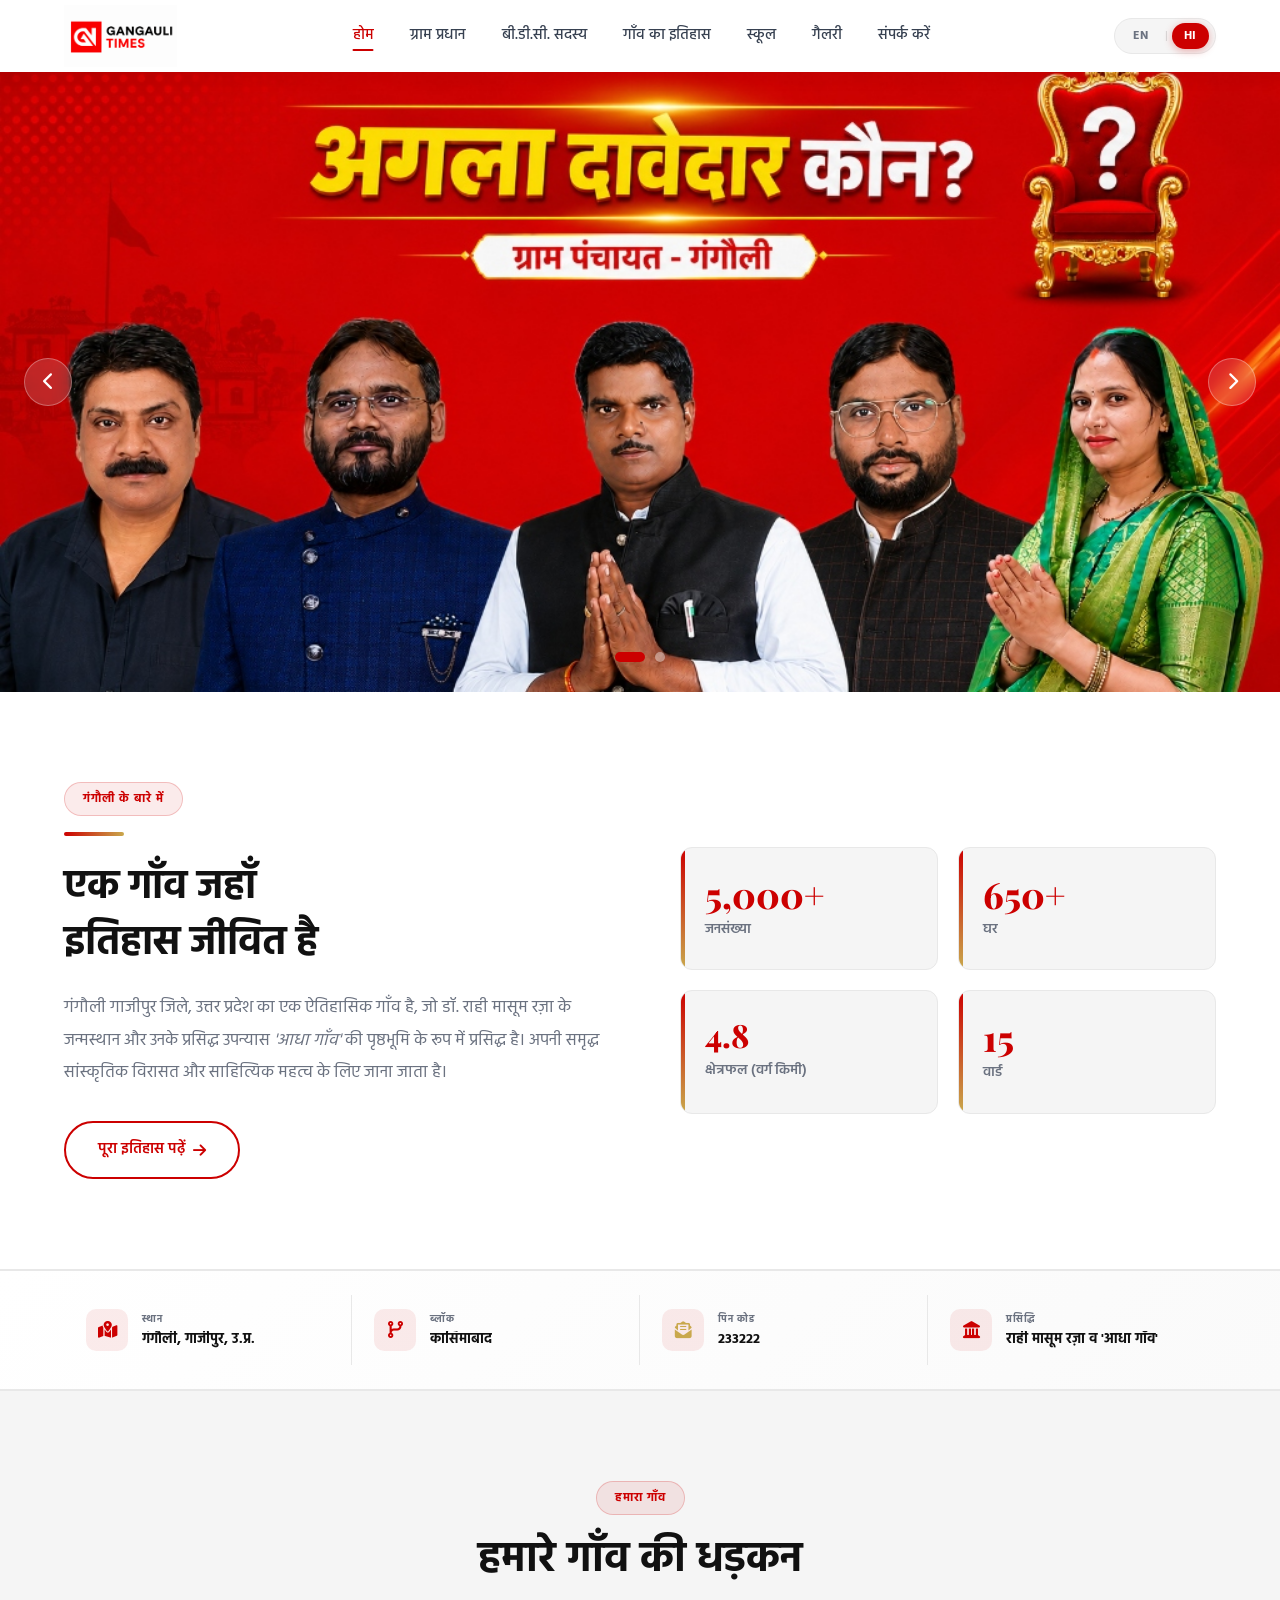
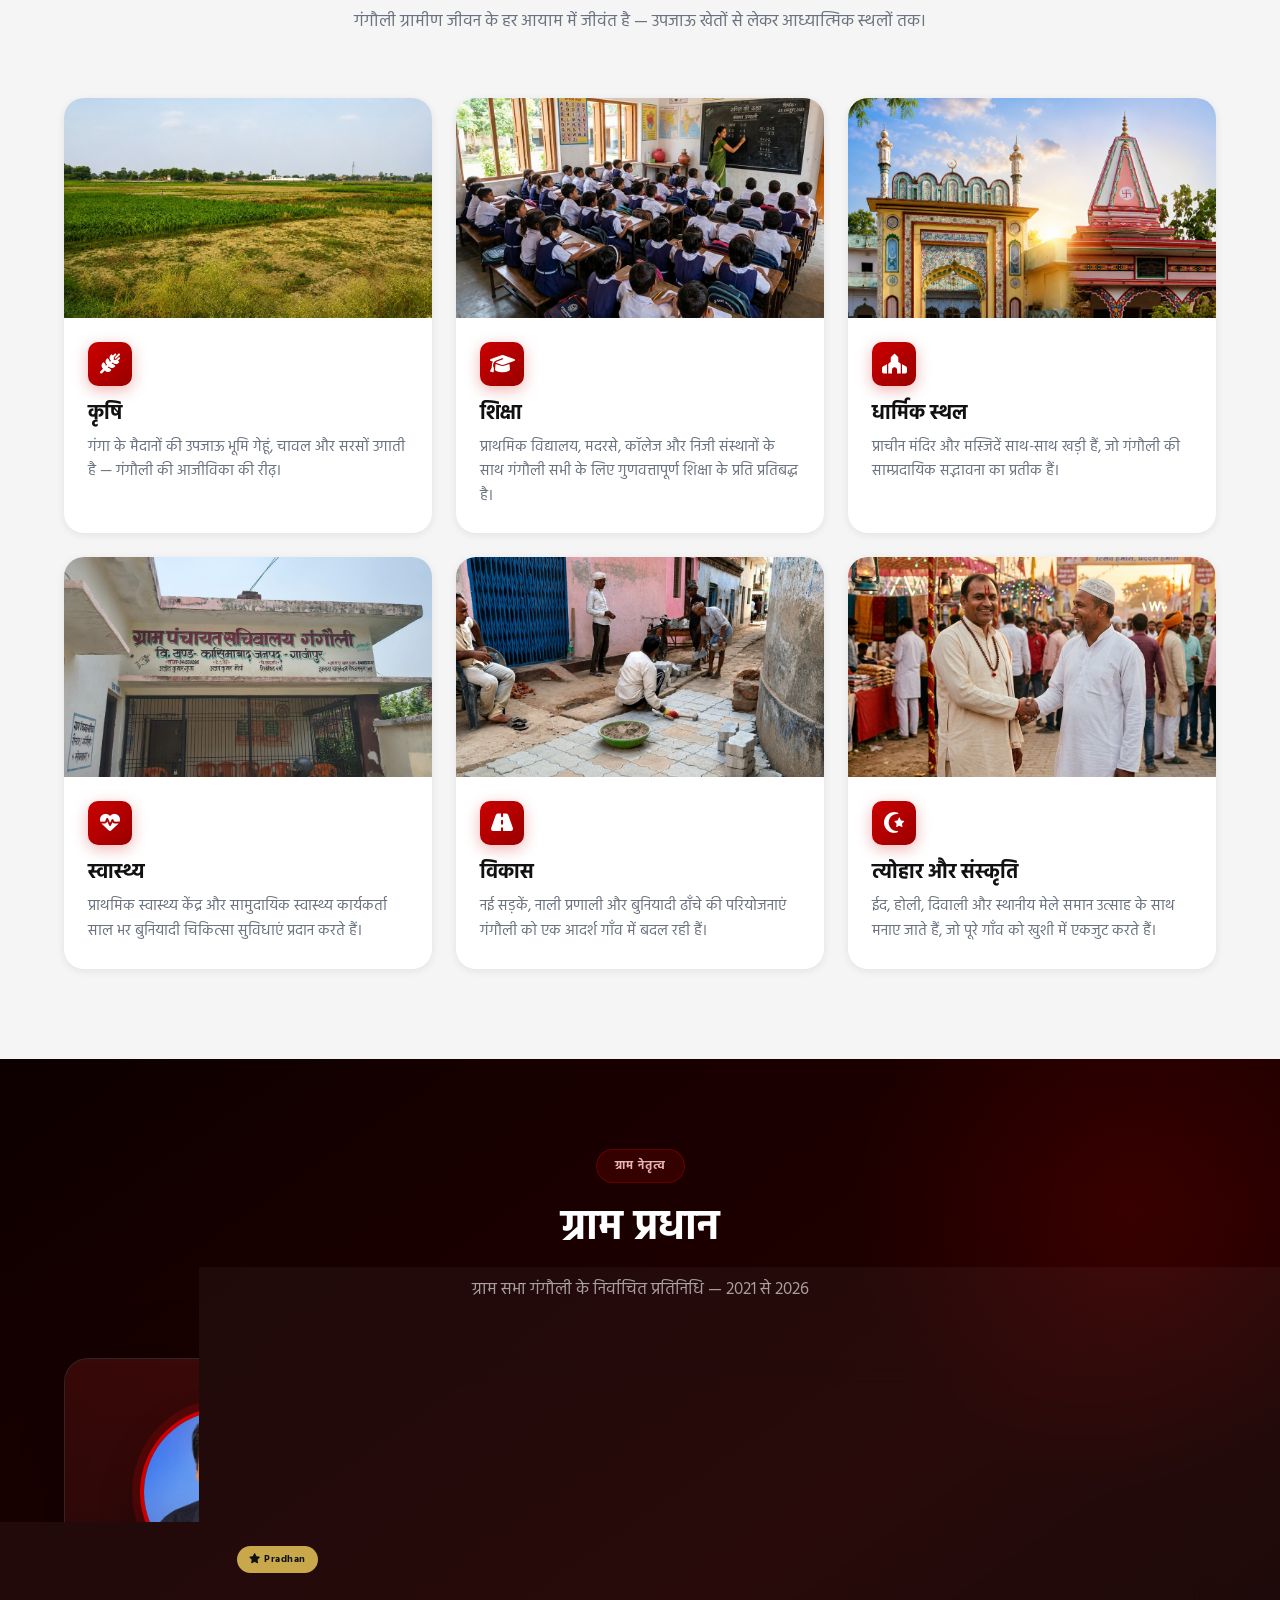
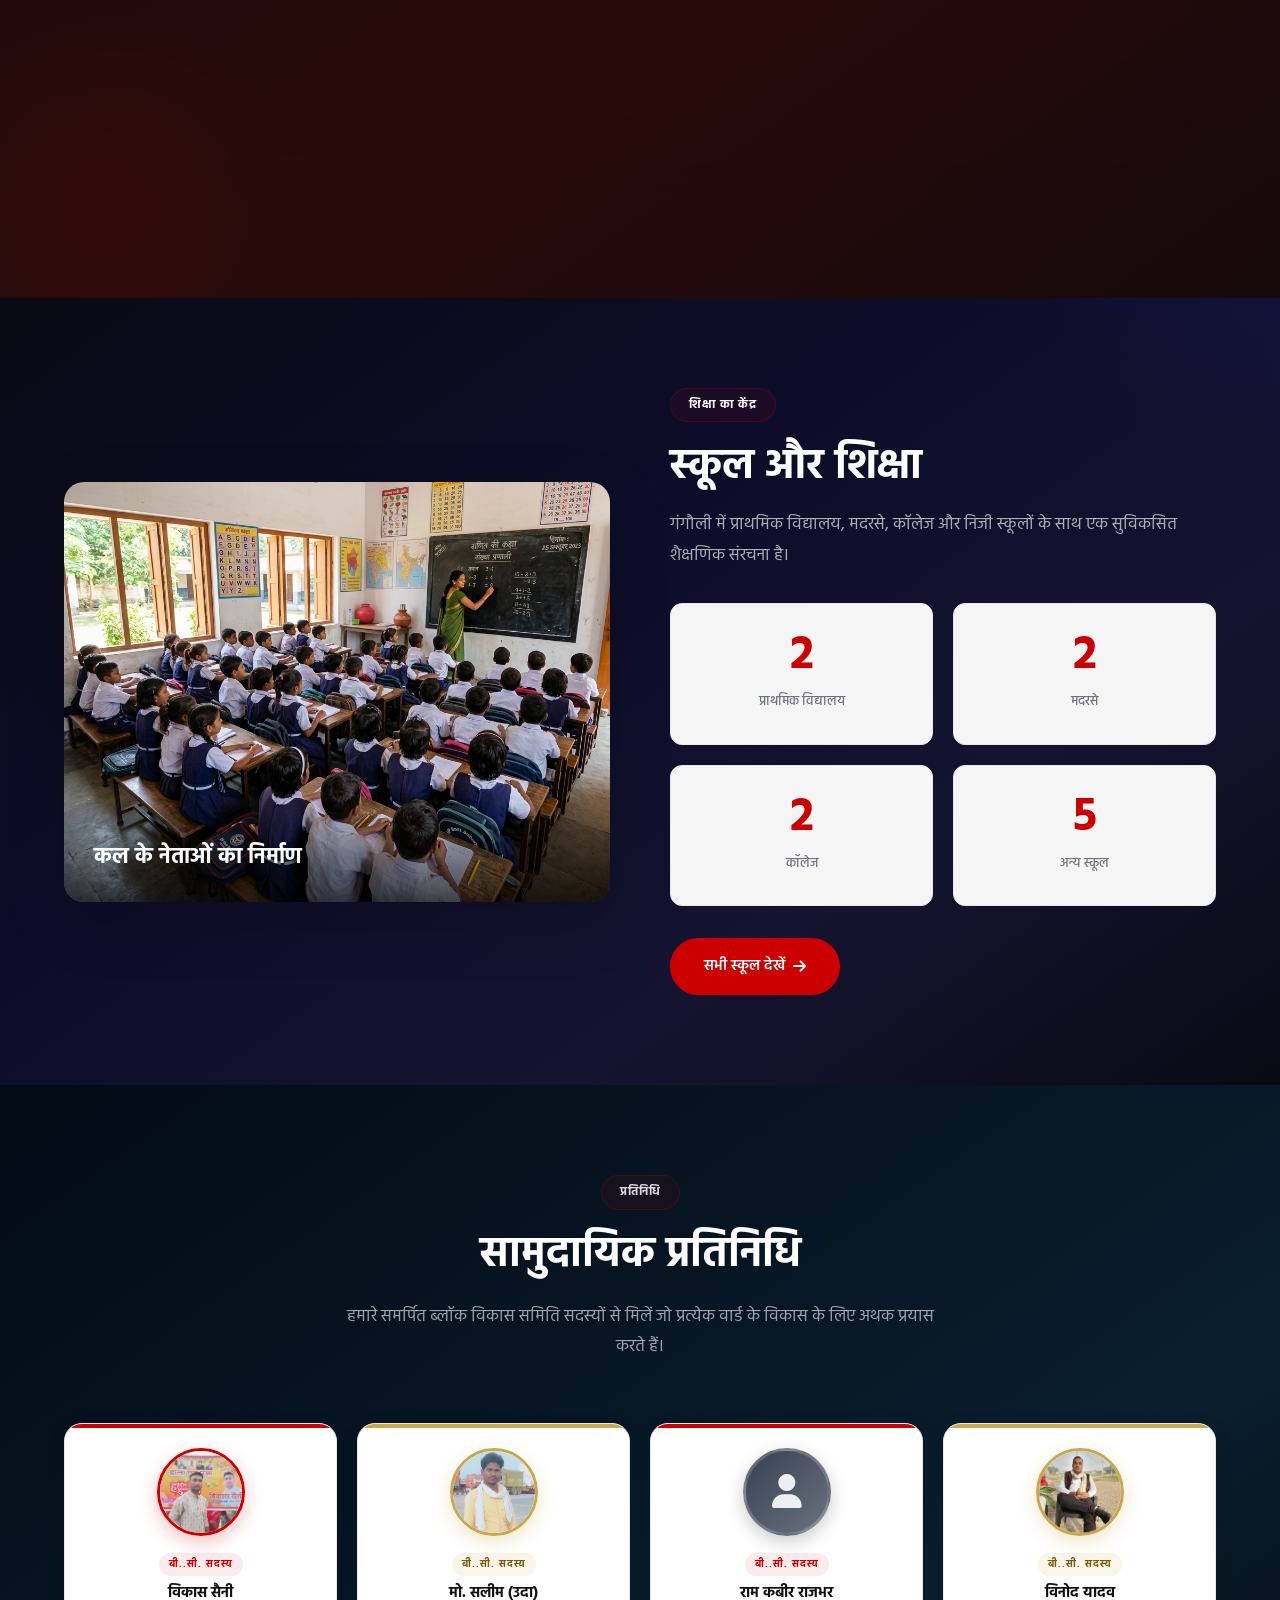
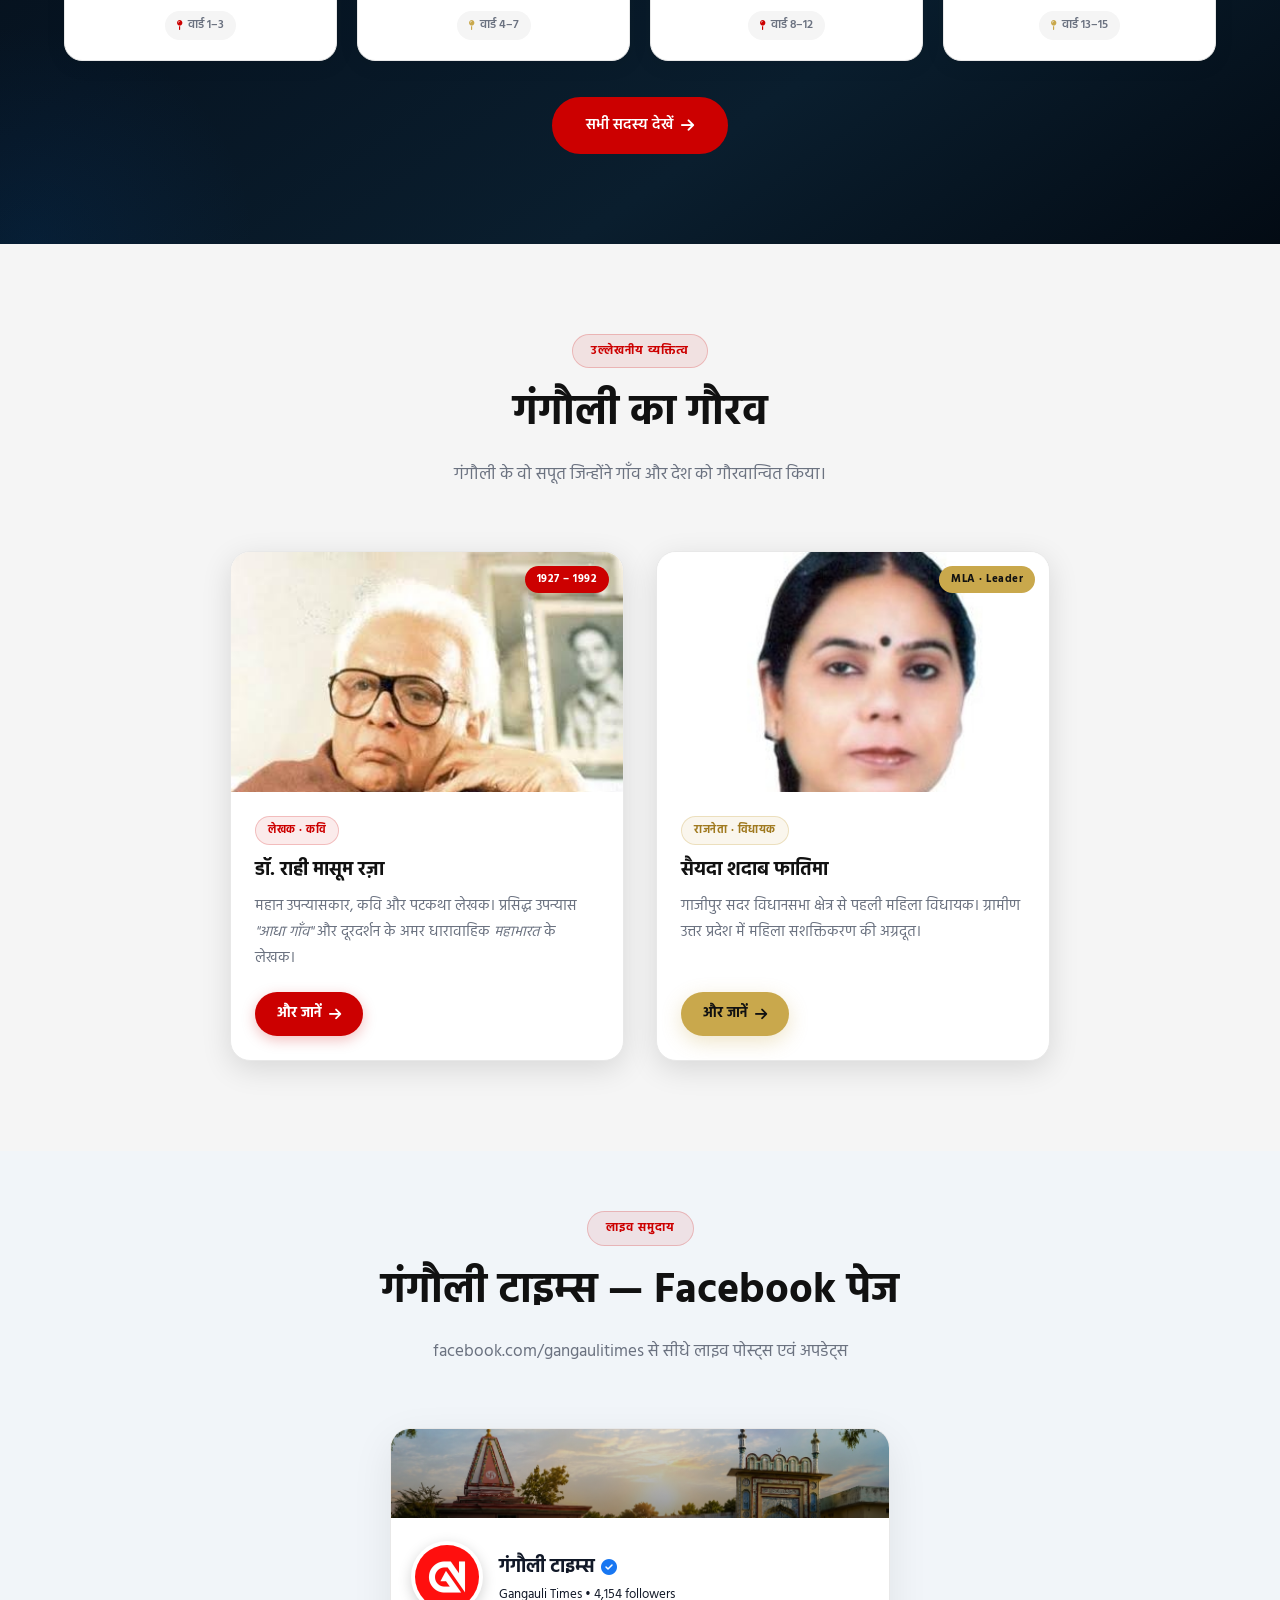
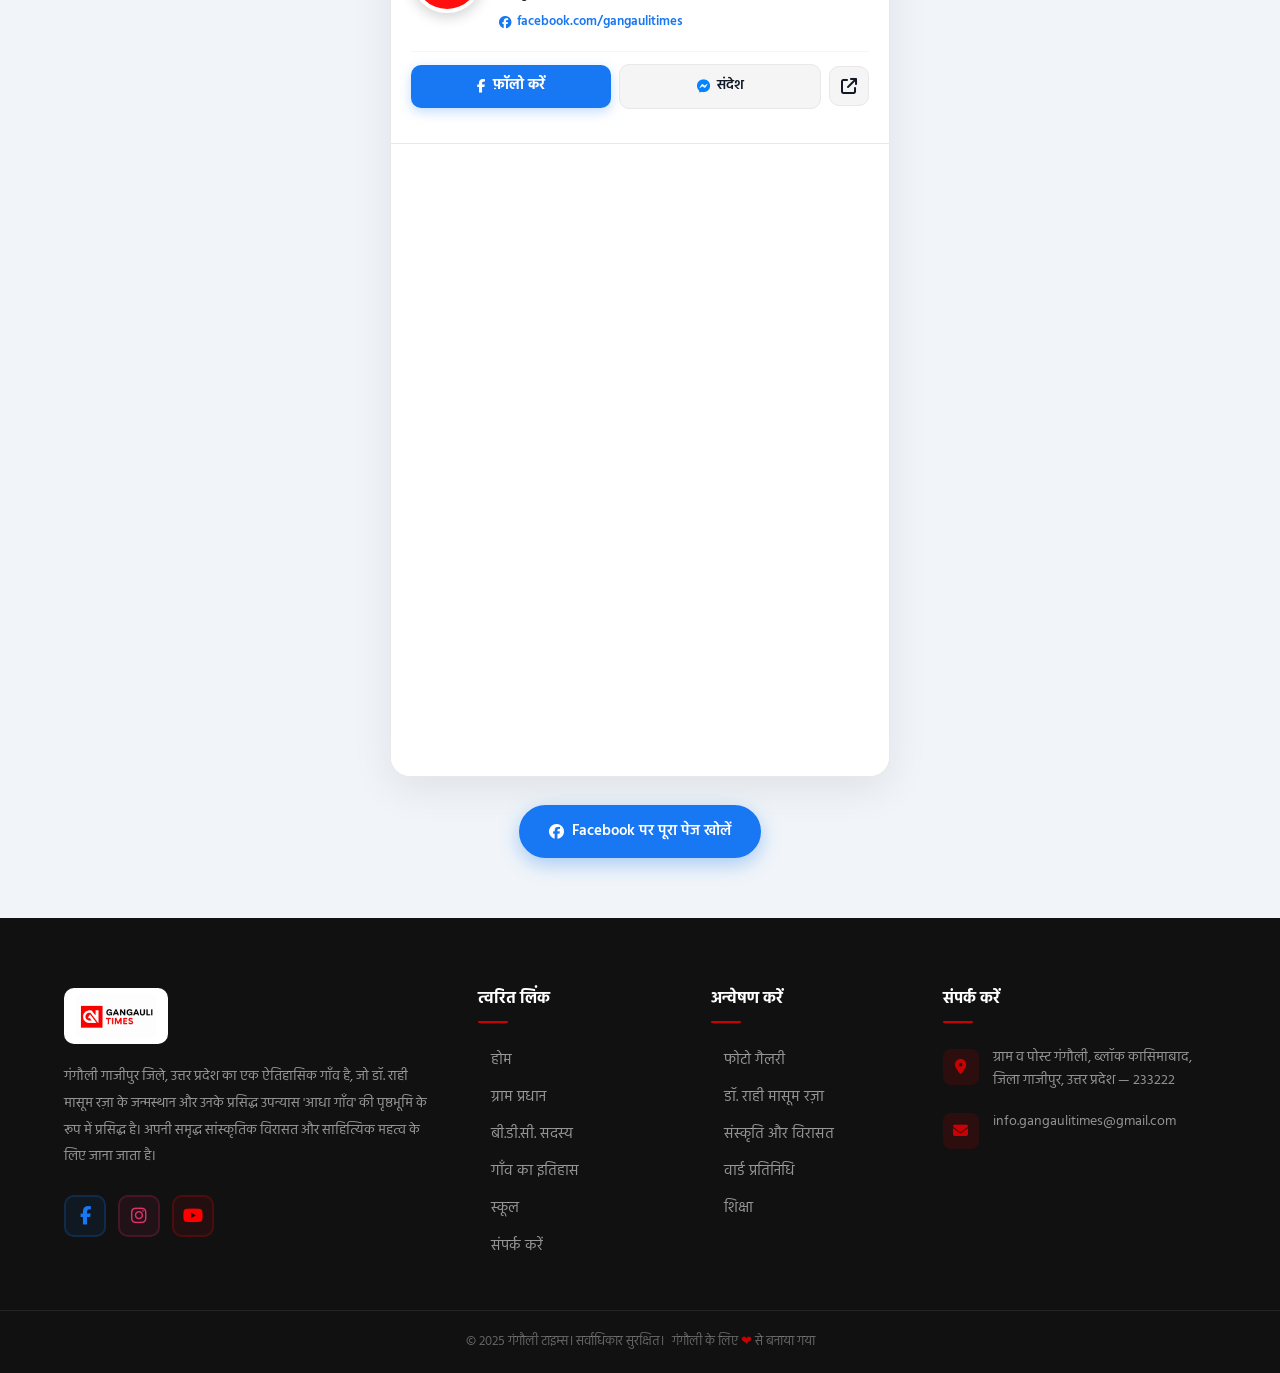
==== commit 53bbe9ab: "Update index.html" ====
--- a/index.html
+++ b/index.html
@@ -1,820 +1,821 @@
-<!DOCTYPE html>
-<html lang="hi">
-<head>
-  <meta charset="UTF-8" />
-  <meta name="viewport" content="width=device-width, initial-scale=1.0" />
-  <title>Gangauli Times — गंगौली, गाजीपुर का आधिकारिक समाचार पोर्टल</title>
-  <meta name="description" content="गंगौली, गाजीपुर जिले, उत्तर प्रदेश का आधिकारिक सूचना पोर्टल। डॉ. राही मासूम रज़ा के जन्मस्थान का डिजिटल प्रतिनिधित्व।" />
-  <meta name="keywords" content="Gangauli, Ghazipur, UP, village, gram panchayat, Rahi Masoom Raza, Gangauli Times" />
-  <link rel="canonical" href="https://gangaulitimes.in/" />
-  <link rel="icon" type="image/png" href="favicon.png" />
-  <link rel="stylesheet" href="style.css" />
-  <!-- FontAwesome for icons -->
-  <link rel="stylesheet" href="https://cdnjs.cloudflare.com/ajax/libs/font-awesome/6.5.0/css/all.min.css" crossorigin="anonymous" />
-  <!-- Facebook SDK for live feed -->
-  <script async defer crossorigin="anonymous" src="https://connect.facebook.net/hi_IN/sdk.js#xfbml=1&version=v19.0"></script>
-</head>
-<body class="lang-hi">
-
-
-
-<!-- ============================================================
-     NAVBAR
-     ============================================================ -->
-<nav class="navbar" role="navigation" aria-label="Main Navigation">
-  <div class="container">
-    <a href="index.html" class="navbar-brand" aria-label="Gangauli Times Home">
-      <img src="logo.png" alt="Gangauli Times Logo" class="navbar-logo" />
-    </a>
-
-    <ul class="navbar-nav">
-      <li><a href="index.html" class="nav-link active"><span class="en">Home</span><span class="hi">होम</span></a></li>
-      <li><a href="gram-pradhan.html" class="nav-link"><span class="en">Gram Pradhan</span><span class="hi">ग्राम प्रधान</span></a></li>
-      <li><a href="bdc-members.html" class="nav-link"><span class="en">BDC Members</span><span class="hi">बी.डी.सी. सदस्य</span></a></li>
-      <li><a href="history.html" class="nav-link"><span class="en">Village History</span><span class="hi">गाँव का इतिहास</span></a></li>
-      <li><a href="schools.html" class="nav-link"><span class="en">Schools</span><span class="hi">स्कूल</span></a></li>
-      <li><a href="gallery.html" class="nav-link"><span class="en">Gallery</span><span class="hi">गैलरी</span></a></li>
-      <li><a href="contact.html" class="nav-link"><span class="en">Contact</span><span class="hi">संपर्क करें</span></a></li>
-    </ul>
-
-    <!-- Language Toggle in Navbar -->
-    <div class="navbar-lang" id="navbar-lang">
-      <button class="nav-lang-btn" id="lang-en" title="English">EN</button>
-      <span class="nav-lang-divider">|</span>
-      <button class="nav-lang-btn active" id="lang-hi" title="हिंदी">HI</button>
-    </div>
-
-    <button class="hamburger" id="hamburger" aria-label="Toggle Mobile Menu" aria-expanded="false">
-      <span></span><span></span><span></span>
-    </button>
-  </div>
-
-  <div class="mobile-nav" id="mobile-nav">
-    <a href="index.html" class="nav-link"><span class="en">Home</span><span class="hi">होम</span></a>
-    <a href="gram-pradhan.html" class="nav-link"><span class="en">Gram Pradhan</span><span class="hi">ग्राम प्रधान</span></a>
-    <a href="bdc-members.html" class="nav-link"><span class="en">BDC Members</span><span class="hi">बी.डी.सी. सदस्य</span></a>
-    <a href="history.html" class="nav-link"><span class="en">Village History</span><span class="hi">गाँव का इतिहास</span></a>
-    <a href="schools.html" class="nav-link"><span class="en">Schools</span><span class="hi">स्कूल</span></a>
-    <a href="gallery.html" class="nav-link"><span class="en">Gallery</span><span class="hi">गैलरी</span></a>
-    <a href="contact.html" class="nav-link"><span class="en">Contact</span><span class="hi">संपर्क करें</span></a>
-  </div>
-</nav>
-
-<!-- ============================================================
-     HERO SLIDER
-     ============================================================ -->
-<section class="hero-slider" aria-label="Hero Image Slider">
-
-  <!-- Slide 1 -->
-  <div class="slide active" id="slide-1">
-    <img src="slider3.jpg" alt="Agla Davedar Kaun — Gram Panchayat Gangauli" class="slide-img" />
-  </div>
-
-  <!-- Slide 2 -->
-  <div class="slide" id="slide-2">
-    <img src="slider4.jpg" alt="Temple and Mosque — Communal Harmony of Gangauli" class="slide-img" />
-  </div>
-
-  <!-- Slider Controls -->
-  <button class="slider-arrow slider-arrow-prev" id="slider-prev" aria-label="Previous Slide">
-    <i class="fa-solid fa-chevron-left"></i>
-  </button>
-  <button class="slider-arrow slider-arrow-next" id="slider-next" aria-label="Next Slide">
-    <i class="fa-solid fa-chevron-right"></i>
-  </button>
-
-  <div class="slider-dots" role="tablist">
-    <button class="slider-dot active" aria-label="Slide 1" role="tab"></button>
-    <button class="slider-dot" aria-label="Slide 2" role="tab"></button>
-  </div>
-</section>
-
-
-<!-- ============================================================
-     ABOUT SECTION
-     ============================================================ -->
-<section class="about-section" id="about">
-  <div class="container">
-    <div class="about-grid">
-      <div class="about-content reveal">
-        <span class="section-label"><span class="en">About Gangauli</span><span class="hi">गंगौली के बारे में</span></span>
-        <div class="gold-line"></div>
-        <h2 class="about-title">
-          <span class="en">A Village Where<br/>History Lives On</span>
-          <span class="hi">एक गाँव जहाँ<br/>इतिहास जीवित है</span>
-        </h2>
-        <p class="about-text">
-          <span class="en">Gangauli is a historic village in Ghazipur district, Uttar Pradesh — celebrated as the birthplace of the legendary literary figure Dr. Rahi Masoom Raza and the backdrop of his iconic novel <em>'Aadha Gaon'</em>. Known for its rich cultural heritage and profound literary significance, Gangauli holds a unique place on the map of India.</span>
-          <span class="hi">गंगौली गाजीपुर जिले, उत्तर प्रदेश का एक ऐतिहासिक गाँव है, जो डॉ. राही मासूम रज़ा के जन्मस्थान और उनके प्रसिद्ध उपन्यास <em>'आधा गाँव'</em> की पृष्ठभूमि के रूप में प्रसिद्ध है। अपनी समृद्ध सांस्कृतिक विरासत और साहित्यिक महत्व के लिए जाना जाता है।</span>
-        </p>
-        <a href="history.html" class="btn btn-outline">
-          <span class="en">Read Full History</span><span class="hi">पूरा इतिहास पढ़ें</span>
-          <i class="fa-solid fa-arrow-right"></i>
-        </a>
-      </div>
-
-      <!-- Stats -->
-      <div class="stats-grid">
-        <div class="stat-card reveal reveal-delay-1">
-          <div class="stat-number" data-target="5000" data-suffix="+">0</div>
-          <div class="stat-label"><span class="en">Population</span><span class="hi">जनसंख्या</span></div>
-        </div>
-        <div class="stat-card reveal reveal-delay-2">
-          <div class="stat-number" data-target="650" data-suffix="+">0</div>
-          <div class="stat-label"><span class="en">Houses</span><span class="hi">घर</span></div>
-        </div>
-        <div class="stat-card reveal reveal-delay-3">
-          <div class="stat-number" style="font-size:32px;">4.8</div>
-          <div class="stat-label" style="margin-top:8px;"><span class="en">Area (Sq. Km.)</span><span class="hi">क्षेत्रफल (वर्ग किमी)</span></div>
-        </div>
-        <div class="stat-card reveal reveal-delay-4">
-          <div class="stat-number" data-target="15">0</div>
-          <div class="stat-label"><span class="en">Wards</span><span class="hi">वार्ड</span></div>
-        </div>
-      </div>
-    </div>
-  </div>
-</section>
-
-<!-- ============================================================
-VILLAGE QUICK FACTS (compact strip)
-============================================================ -->
-<section class="village-facts-strip">
-  <div class="container">
-    <div class="vf-grid">
-      <div class="vf-item reveal reveal-delay-1">
-        <div class="vf-icon"><i class="fa-solid fa-map-location-dot"></i></div>
-        <div class="vf-content">
-          <span class="vf-label"><span class="en">Location</span><span class="hi">स्थान</span></span>
-          <span class="vf-value"><span class="en">Gangauli, Ghazipur, UP</span><span class="hi">गंगौली, गाजीपुर, उ.प्र.</span></span>
-        </div>
-      </div>
-      <div class="vf-item reveal reveal-delay-2">
-        <div class="vf-icon"><i class="fa-solid fa-code-branch"></i></div>
-        <div class="vf-content">
-          <span class="vf-label"><span class="en">Block</span><span class="hi">ब्लॉक</span></span>
-          <span class="vf-value"><span class="en">Kasimabad</span><span class="hi">कासिमाबाद</span></span>
-        </div>
-      </div>
-      <div class="vf-item reveal reveal-delay-3">
-        <div class="vf-icon" style="color:var(--gold);"><i class="fa-solid fa-envelope-open-text"></i></div>
-        <div class="vf-content">
-          <span class="vf-label"><span class="en">PIN Code</span><span class="hi">पिन कोड</span></span>
-          <span class="vf-value">233222</span>
-        </div>
-      </div>
-      <div class="vf-item reveal reveal-delay-4">
-        <div class="vf-icon"><i class="fa-solid fa-landmark"></i></div>
-        <div class="vf-content">
-          <span class="vf-label"><span class="en">Famous For</span><span class="hi">प्रसिद्धि</span></span>
-          <span class="vf-value"><span class="en">Rahi Masoom Raza &amp; 'Aadha Gaon'</span><span class="hi">राही मासूम रज़ा व 'आधा गाँव'</span></span>
-        </div>
-      </div>
-    </div>
-  </div>
-</section>
-
-<!-- ============================================================
-VILLAGE PULSE SECTION
-     ============================================================ -->
-<section class="pulse-section section" id="village-pulse">
-  <div class="container">
-    <div class="section-header">
-      <span class="section-label"><span class="en">Our Village</span><span class="hi">हमारा गाँव</span></span>
-      <h2 class="section-title reveal">
-        <span class="en">The Heartbeat of Our Village</span>
-        <span class="hi">हमारे गाँव की धड़कन</span>
-      </h2>
-      <p class="section-subtitle reveal reveal-delay-1">
-        <span class="en">Gangauli thrives across every dimension of rural life — from fertile fields to spiritual spaces.</span>
-        <span class="hi">गंगौली ग्रामीण जीवन के हर आयाम में जीवंत है — उपजाऊ खेतों से लेकर आध्यात्मिक स्थलों तक।</span>
-      </p>
-    </div>
-
-    <div class="pulse-grid">
-      <!-- Agriculture -->
-      <div class="pulse-card reveal reveal-delay-1">
-        <img src="agriculture-real.jpg" alt="Agriculture in Gangauli" class="pulse-card-img" loading="lazy" />
-        <div class="pulse-card-body">
-          <div class="pulse-card-title-row">
-            <div class="pulse-card-icon"><i class="fa-solid fa-wheat-awn"></i></div>
-            <h3 class="pulse-card-title"><span class="en">Agriculture</span><span class="hi">कृषि</span></h3>
-          </div>
-          <p class="pulse-card-desc">
-            <span class="en">Fertile lands along the Ganga plains produce wheat, rice, and mustard — the backbone of Gangauli's livelihood.</span>
-            <span class="hi">गंगा के मैदानों की उपजाऊ भूमि गेहूं, चावल और सरसों उगाती है — गंगौली की आजीविका की रीढ़।</span>
-          </p>
-        </div>
-      </div>
-
-      <!-- Education -->
-      <div class="pulse-card reveal reveal-delay-2">
-        <img src="school.png" alt="Education in Gangauli" class="pulse-card-img" loading="lazy" />
-        <div class="pulse-card-body">
-          <div class="pulse-card-title-row">
-            <div class="pulse-card-icon"><i class="fa-solid fa-graduation-cap"></i></div>
-            <h3 class="pulse-card-title"><span class="en">Education</span><span class="hi">शिक्षा</span></h3>
-          </div>
-          <p class="pulse-card-desc">
-            <span class="en">With primary schools, madrasas, colleges and private institutions, Gangauli is committed to quality education for all.</span>
-            <span class="hi">प्राथमिक विद्यालय, मदरसे, कॉलेज और निजी संस्थानों के साथ गंगौली सभी के लिए गुणवत्तापूर्ण शिक्षा के प्रति प्रतिबद्ध है।</span>
-          </p>
-        </div>
-      </div>
-
-      <!-- Religious Sites -->
-      <div class="pulse-card reveal reveal-delay-3">
-        <img src="religious-real.jpg" alt="Religious Places in Gangauli" class="pulse-card-img" loading="lazy" />
-        <div class="pulse-card-body">
-          <div class="pulse-card-title-row">
-            <div class="pulse-card-icon"><i class="fa-solid fa-place-of-worship"></i></div>
-            <h3 class="pulse-card-title"><span class="en">Religious Sites</span><span class="hi">धार्मिक स्थल</span></h3>
-          </div>
-          <p class="pulse-card-desc">
-            <span class="en">Ancient temples and mosques stand side by side, symbolizing the communal harmony that defines Gangauli.</span>
-            <span class="hi">प्राचीन मंदिर और मस्जिदें साथ-साथ खड़ी हैं, जो गंगौली की साम्प्रदायिक सद्भावना का प्रतीक हैं।</span>
-          </p>
-        </div>
-      </div>
-
-      <!-- Health -->
-      <div class="pulse-card reveal reveal-delay-4">
-        <img src="health-real.jpg" alt="ग्राम पंचायत सचिवालय गंगौली" class="pulse-card-img" loading="lazy" />
-        <div class="pulse-card-body">
-          <div class="pulse-card-title-row">
-            <div class="pulse-card-icon"><i class="fa-solid fa-heart-pulse"></i></div>
-            <h3 class="pulse-card-title"><span class="en">Healthcare</span><span class="hi">स्वास्थ्य</span></h3>
-          </div>
-          <p class="pulse-card-desc">
-            <span class="en">Primary Health Centers and community health workers serve the village with basic medical facilities round the year.</span>
-            <span class="hi">प्राथमिक स्वास्थ्य केंद्र और सामुदायिक स्वास्थ्य कार्यकर्ता साल भर बुनियादी चिकित्सा सुविधाएं प्रदान करते हैं।</span>
-          </p>
-        </div>
-      </div>
-
-      <!-- Development -->
-      <div class="pulse-card reveal reveal-delay-5">
-        <img src="development-real.jpg" alt="Development in Gangauli" class="pulse-card-img" loading="lazy" />
-        <div class="pulse-card-body">
-          <div class="pulse-card-title-row">
-            <div class="pulse-card-icon"><i class="fa-solid fa-road"></i></div>
-            <h3 class="pulse-card-title"><span class="en">Development</span><span class="hi">विकास</span></h3>
-          </div>
-          <p class="pulse-card-desc">
-            <span class="en">New roads, drainage systems, and infrastructure projects are transforming Gangauli into a model village.</span>
-            <span class="hi">नई सड़कें, नाली प्रणाली और बुनियादी ढाँचे की परियोजनाएं गंगौली को एक आदर्श गाँव में बदल रही हैं।</span>
-          </p>
-        </div>
-      </div>
-
-      <!-- Festivals -->
-      <div class="pulse-card reveal reveal-delay-6">
-        <img src="festival.png" alt="Festivals of Gangauli" class="pulse-card-img" loading="lazy" />
-        <div class="pulse-card-body">
-          <div class="pulse-card-title-row">
-            <div class="pulse-card-icon"><i class="fa-solid fa-star-and-crescent"></i></div>
-            <h3 class="pulse-card-title"><span class="en">Festivals &amp; Culture</span><span class="hi">त्योहार और संस्कृति</span></h3>
-          </div>
-          <p class="pulse-card-desc">
-            <span class="en">Eid, Holi, Diwali, and local fairs are celebrated with equal enthusiasm, uniting the village in joy.</span>
-            <span class="hi">ईद, होली, दिवाली और स्थानीय मेले समान उत्साह के साथ मनाए जाते हैं, जो पूरे गाँव को खुशी में एकजुट करते हैं।</span>
-          </p>
-        </div>
-      </div>
-    </div>
-  </div>
-</section>
-
-<!-- ============================================================
-     GRAM PRADHAN SECTION
-     ============================================================ -->
-<section class="pradhan-section" id="gram-pradhan">
-  <div class="container">
-
-    <!-- Section Header -->
-    <div class="section-header" style="margin-bottom:52px;">
-      <span class="section-label" style="background:rgba(204,0,0,0.15);border-color:rgba(204,0,0,0.35);color:rgba(255,200,200,0.9);">
-        <span class="en">Village Leadership</span><span class="hi">ग्राम नेतृत्व</span>
-      </span>
-      <h2 class="section-title reveal" style="color:var(--white);">
-        <span class="en">Gram Pradhan</span>
-        <span class="hi">ग्राम प्रधान</span>
-      </h2>
-      <p class="section-subtitle reveal reveal-delay-1" style="color:rgba(255,255,255,0.6);">
-        <span class="en">Elected representative of Gram Sabha Gangauli — 2021 to 2026</span>
-        <span class="hi">ग्राम सभा गंगौली के निर्वाचित प्रतिनिधि — 2021 से 2026</span>
-      </p>
-    </div>
-
-    <!-- Pradhan Card -->
-    <div class="pradhan-main-card reveal">
-
-      <!-- Left: Photo Column -->
-      <div class="pradhan-photo-col">
-        <div class="pradhan-img-wrap">
-          <img src="pradhan.jpg" alt="Saif Alsam Raju - Gram Pradhan Gangauli" class="pradhan-img" loading="lazy" />
-          <span class="pradhan-badge"><i class="fa-solid fa-star"></i> Pradhan</span>
-        </div>
-        <h3 class="pradhan-name">
-          <span class="en">Saif Alsam "Raju"</span>
-          <span class="hi">सैफ़ असलम "राजू"</span>
-        </h3>
-        <div class="pradhan-title">
-          <span class="en">Gram Pradhan</span><span class="hi">ग्राम प्रधान</span>
-        </div>
-        <span class="pradhan-period"><i class="fa-regular fa-calendar"></i> 2021 – 2026</span>
-      </div>
-
-      <!-- Right: Content Column -->
-      <div class="pradhan-info-col">
-
-        <!-- Bio -->
-        <p class="pradhan-bio">
-          <span class="en">Saif Alsam, affectionately known as <strong>"Raju Bhaiya"</strong> by the villagers, was elected as the Gram Pradhan of Gangauli in the 2021 Panchayat elections. Born and raised in Gangauli, he has a deep understanding of the village's needs and aspirations. He works closely with all 15 wards to ensure equitable development across the village.</span>
-          <span class="hi">सैफ़ असलम, जिन्हें गाँव वाले प्यार से <strong>"राजू भैया"</strong> बुलाते हैं, 2021 के पंचायत चुनाव में गंगौली के ग्राम प्रधान निर्वाचित हुए। गंगौली में जन्मे और पले-बढ़े, वे गाँव की ज़रूरतों और आकांक्षाओं की गहरी समझ रखते हैं। वे सभी 15 वार्डों के साथ मिलकर समान विकास के लिए काम करते हैं।</span>
-        </p>
-
-        <!-- Vision Quote -->
-        <div class="pradhan-vision">
-          <span class="pradhan-vision-label">
-            <i class="fa-solid fa-quote-left"></i>
-            <span class="en">My Vision</span><span class="hi">मेरा विज़न</span>
-          </span>
-          <p class="pradhan-vision-text">
-            <span class="en">"My vision is to make Gangauli a model village — with better roads, clean water, quality education, and employment opportunities for our youth."</span>
-            <span class="hi">"मेरा विज़न है कि गंगौली को बेहतर सड़कों, स्वच्छ पानी, गुणवत्तापूर्ण शिक्षा और युवाओं के लिए रोजगार के साथ एक आदर्श गाँव बनाना।"</span>
-          </p>
-        </div>
-
-        <!-- Action Buttons (Single line on mobile & compact) -->
-        <div class="pradhan-actions-row">
-          <a href="gram-pradhan.html" class="pradhan-cta-btn pradhan-btn-compact">
-            <span class="en">View Profile</span>
-            <span class="hi">पूरी प्रोफाइल देखें</span>
-            <i class="fa-solid fa-arrow-right"></i>
-          </a>
-          <a href="tel:+918400973132" class="pradhan-cta-btn pradhan-btn-compact pradhan-call-btn">
-            <i class="fa-solid fa-phone"></i>
-            <span>+91 84009 73132</span>
-          </a>
-        </div>
-      </div>
-    </div>
-
-  </div>
-</section>
-<!-- ============================================================
-     SCHOOL SECTION (HOME)
-     ============================================================ -->
-<section class="schools-home-section" id="schools">
-  <div class="container">
-    <div class="schools-feature">
-      <div class="schools-image-wrap reveal">
-        <img src="school.png" alt="Schools in Gangauli" loading="lazy" />
-        <div class="schools-image-overlay">
-          <h3><span class="en">Building Tomorrow's Leaders</span><span class="hi">कल के नेताओं का निर्माण</span></h3>
-        </div>
-      </div>
-
-      <div class="reveal reveal-delay-2">
-        <span class="section-label"><span class="en">Education Hub</span><span class="hi">शिक्षा का केंद्र</span></span>
-        <h2 class="section-title" style="text-align:left;margin-bottom:12px;">
-          <span class="en">Schools &amp; Education</span>
-          <span class="hi">स्कूल और शिक्षा</span>
-        </h2>
-        <p class="section-subtitle" style="text-align:left;margin:0 0 28px 0;">
-          <span class="en">Gangauli has a well-developed educational infrastructure with primary schools, madrasas, colleges and private schools.</span>
-          <span class="hi">गंगौली में प्राथमिक विद्यालय, मदरसे, कॉलेज और निजी स्कूलों के साथ एक सुविकसित शैक्षणिक संरचना है।</span>
-        </p>
-
-        <div class="school-stats">
-          <div class="school-stat-item">
-            <span class="school-stat-number">2</span>
-            <span class="school-stat-label"><span class="en">Primary Schools</span><span class="hi">प्राथमिक विद्यालय</span></span>
-          </div>
-          <div class="school-stat-item">
-            <span class="school-stat-number">2</span>
-            <span class="school-stat-label"><span class="en">Madrasas</span><span class="hi">मदरसे</span></span>
-          </div>
-          <div class="school-stat-item">
-            <span class="school-stat-number">2</span>
-            <span class="school-stat-label"><span class="en">Colleges</span><span class="hi">कॉलेज</span></span>
-          </div>
-          <div class="school-stat-item">
-            <span class="school-stat-number">5</span>
-            <span class="school-stat-label"><span class="en">Other Schools</span><span class="hi">अन्य स्कूल</span></span>
-          </div>
-        </div>
-
-        <a href="schools.html" class="btn btn-primary">
-          <span class="en">View All Schools</span><span class="hi">सभी स्कूल देखें</span>
-          <i class="fa-solid fa-arrow-right"></i>
-        </a>
-      </div>
-    </div>
-  </div>
-</section>
-
-<!-- ============================================================
-     BDC SECTION (HOME PREVIEW)
-     ============================================================ -->
-<section class="bdc-home-section" id="bdc">
-  <style>
-    .bdc-home-grid {
-      display: grid;
-      grid-template-columns: repeat(4, 1fr);
-      gap: 20px;
-      margin-bottom: 36px;
-    }
-    .bdc-hcard {
-      background: var(--white);
-      border-radius: 18px;
-      padding: 24px 18px 20px;
-      text-align: center;
-      box-shadow: 0 4px 20px rgba(0,0,0,0.08);
-      border: 1px solid var(--gray-200);
-      transition: transform .22s, box-shadow .22s;
-      position: relative;
-      overflow: hidden;
-    }
-    .bdc-hcard::before {
-      content: '';
-      position: absolute;
-      top: 0; left: 0; right: 0;
-      height: 4px;
-      background: var(--red-primary);
-      border-radius: 18px 18px 0 0;
-    }
-    .bdc-hcard.gold::before { background: var(--gold); }
-    .bdc-hcard:hover { transform: translateY(-5px); box-shadow: 0 12px 36px rgba(0,0,0,0.14); }
-    .bdc-hcard-img {
-      width: 88px; height: 88px; border-radius: 50%;
-      object-fit: cover; object-position: top center;
-      margin: 0 auto 14px;
-      display: block;
-      border: 3px solid var(--red-primary);
-      box-shadow: 0 6px 18px rgba(204,0,0,0.25);
-    }
-    .bdc-hcard.gold .bdc-hcard-img {
-      border-color: var(--gold);
-      box-shadow: 0 6px 18px rgba(201,168,76,0.3);
-    }
-    .bdc-hcard-avatar {
-      width: 88px; height: 88px; border-radius: 50%;
-      margin: 0 auto 14px; display: flex;
-      align-items: center; justify-content: center;
-      font-size: 34px; color: rgba(255,255,255,0.9);
-      border: 3px solid rgba(255,255,255,0.2);
-      box-shadow: 0 6px 18px rgba(0,0,0,0.2);
-    }
-    .bdc-hcard-role {
-      display: inline-block;
-      font-size: 10px; font-weight: 700;
-      letter-spacing: 1px; text-transform: uppercase;
-      color: var(--red-primary);
-      background: rgba(204,0,0,0.08);
-      border-radius: 20px; padding: 3px 10px;
-      margin-bottom: 8px;
-    }
-    .bdc-hcard.gold .bdc-hcard-role { color: #7a5c0c; background: rgba(201,168,76,0.12); }
-    .bdc-hcard-name {
-      font-size: 15px; font-weight: 800;
-      color: var(--black); line-height: 1.3;
-      margin-bottom: 8px;
-    }
-    .bdc-hcard-ward {
-      display: inline-flex; align-items: center; gap: 5px;
-      font-size: 12px; font-weight: 600;
-      color: var(--gray-500);
-      background: var(--gray-100);
-      border-radius: 20px; padding: 4px 12px;
-    }
-    @media(max-width: 760px) {
-      .bdc-home-grid { grid-template-columns: 1fr 1fr; }
-    }
-    @media(max-width: 480px) {
-      .bdc-home-grid { grid-template-columns: 1fr 1fr; gap: 14px; }
-      .bdc-hcard { padding: 18px 12px 16px; }
-      .bdc-hcard-img, .bdc-hcard-avatar { width: 72px; height: 72px; font-size: 26px; }
-      .bdc-hcard-name { font-size: 13px; }
-    }
-  </style>
-  <div class="container">
-    <div class="section-header">
-      <span class="section-label"><span class="en">Representatives</span><span class="hi">प्रतिनिधि</span></span>
-      <h2 class="section-title reveal">
-        <span class="en">Community Representatives</span>
-        <span class="hi">सामुदायिक प्रतिनिधि</span>
-      </h2>
-      <p class="section-subtitle reveal reveal-delay-1">
-        <span class="en">Meet our dedicated Block Development Committee members who work tirelessly for the development of each ward.</span>
-        <span class="hi">हमारे समर्पित ब्लॉक विकास समिति सदस्यों से मिलें जो प्रत्येक वार्ड के विकास के लिए अथक प्रयास करते हैं।</span>
-      </p>
-    </div>
-
-    <div class="bdc-home-grid">
-
-      <!-- Vikas Saini -->
-      <div class="bdc-hcard reveal reveal-delay-1">
-        <img src="bdc-vikas.jpg" alt="Vikas Saini" class="bdc-hcard-img" loading="lazy" />
-        <div class="bdc-hcard-role"><span class="en">BDC Member</span><span class="hi">बी..सी. सदस्य</span></div>
-        <div class="bdc-hcard-name"><span class="en">Vikas Saini</span><span class="hi">विकास सैनी</span></div>
-        <span class="bdc-hcard-ward"><i class="fa-solid fa-map-pin" style="color:var(--red-primary);font-size:10px;"></i><span class="en">Ward 1–3</span><span class="hi">वार्ड 1–3</span></span>
-      </div>
-
-      <!-- Mohd. Salim -->
-      <div class="bdc-hcard gold reveal reveal-delay-2">
-        <img src="bdc-salim.jpg" alt="Mohd. Salim" class="bdc-hcard-img" loading="lazy" />
-        <div class="bdc-hcard-role"><span class="en">BDC Member</span><span class="hi">बी..सी. सदस्य</span></div>
-        <div class="bdc-hcard-name"><span class="en">Mohd. Salim (Uda)</span><span class="hi">मो. सलीम (उदा)</span></div>
-        <span class="bdc-hcard-ward"><i class="fa-solid fa-map-pin" style="color:var(--gold);font-size:10px;"></i><span class="en">Ward 4–7</span><span class="hi">वार्ड 4–7</span></span>
-      </div>
-
-      <!-- Ram Kabir Rajbhar -->
-      <div class="bdc-hcard reveal reveal-delay-3">
-        <div class="bdc-hcard-avatar" style="background:linear-gradient(135deg,#374151,#6b7280);">
-          <i class="fa-solid fa-user"></i>
-        </div>
-        <div class="bdc-hcard-role"><span class="en">BDC Member</span><span class="hi">बी..सी. सदस्य</span></div>
-        <div class="bdc-hcard-name"><span class="en">Ram Kabir Rajbhar</span><span class="hi">राम कबीर राजभर</span></div>
-        <span class="bdc-hcard-ward"><i class="fa-solid fa-map-pin" style="color:var(--red-primary);font-size:10px;"></i><span class="en">Ward 8–12</span><span class="hi">वार्ड 8–12</span></span>
-      </div>
-
-      <!-- Vinod Yadav -->
-      <div class="bdc-hcard gold reveal reveal-delay-4">
-        <img src="bdc-vinod.jpg" alt="Vinod Yadav" class="bdc-hcard-img" loading="lazy" />
-        <div class="bdc-hcard-role"><span class="en">BDC Member</span><span class="hi">बी..सी. सदस्य</span></div>
-        <div class="bdc-hcard-name"><span class="en">Vinod Yadav</span><span class="hi">विनोद यादव</span></div>
-        <span class="bdc-hcard-ward"><i class="fa-solid fa-map-pin" style="color:var(--gold);font-size:10px;"></i><span class="en">Ward 13–15</span><span class="hi">वार्ड 13–15</span></span>
-      </div>
-
-    </div>
-
-    <div style="text-align:center;">
-      <a href="bdc-members.html" class="btn btn-primary reveal">
-        <span class="en">View All Members</span><span class="hi">सभी सदस्य देखें</span>
-        <i class="fa-solid fa-arrow-right"></i>
-      </a>
-    </div>
-  </div>
-</section>
-
-<!-- ============================================================
-     HISTORY PERSONALITIES — Dr. Rahi & Shadab Fatima
-     ============================================================ -->
-<section class="section" style="background:var(--gray-100);padding:var(--section-py) 0;" id="personalities">
-  <div class="container">
-    <div class="section-header">
-      <span class="section-label"><span class="en">Notable Personalities</span><span class="hi">उल्लेखनीय व्यक्तित्व</span></span>
-      <h2 class="section-title reveal">
-        <span class="en">Gangauli's Pride</span>
-        <span class="hi">गंगौली का गौरव</span>
-      </h2>
-      <p class="section-subtitle reveal reveal-delay-1">
-        <span class="en">Sons and daughters of Gangauli who have made the village and nation proud.</span>
-        <span class="hi">गंगौली के वो सपूत जिन्होंने गाँव और देश को गौरवान्वित किया।</span>
-      </p>
-    </div>
-
-    <div class="personality-grid reveal">
-
-      <!-- Dr. Rahi Masoom Raza -->
-      <div class="personality-card">
-        <div class="personality-img-wrap">
-          <img src="raza.jpg" alt="Dr. Rahi Masoom Raza" class="personality-img" loading="lazy" />
-          <span class="personality-era">1927 – 1992</span>
-        </div>
-        <div class="personality-body">
-          <span class="personality-tag"><span class="en">Writer · Poet</span><span class="hi">लेखक · कवि</span></span>
-          <h3 class="personality-name">
-            <span class="en">Dr. Rahi Masoom Raza</span>
-            <span class="hi">डॉ. राही मासूम रज़ा</span>
-          </h3>
-          <p class="personality-desc">
-            <span class="en">Legendary novelist, poet and screenplay writer. Author of the iconic novel <em>"Aadha Gaon"</em> and writer of the immortal TV epic <em>Mahabharat</em>.</span>
-            <span class="hi">महान उपन्यासकार, कवि और पटकथा लेखक। प्रसिद्ध उपन्यास <em>"आधा गाँव"</em> और दूरदर्शन के अमर धारावाहिक <em>महाभारत</em> के लेखक।</span>
-          </p>
-          <a href="history.html#rahi-masoom-raza" class="personality-btn">
-            <span class="en">Know More</span><span class="hi">और जानें</span>
-            <i class="fa-solid fa-arrow-right"></i>
-          </a>
-        </div>
-      </div>
-
-      <!-- Shadab Fatima -->
-      <div class="personality-card">
-        <div class="personality-img-wrap">
-          <img src="shadab.jpg" alt="Syeda Shadab Fatima" class="personality-img" loading="lazy" />
-          <span class="personality-era" style="background:var(--gold);color:var(--black);">MLA · Leader</span>
-        </div>
-        <div class="personality-body">
-          <span class="personality-tag" style="background:rgba(201,168,76,0.1);color:#a07a20;border-color:rgba(201,168,76,0.3);"><span class="en">Politician · MLA</span><span class="hi">राजनेता · विधायक</span></span>
-          <h3 class="personality-name">
-            <span class="en">Syeda Shadab Fatima</span>
-            <span class="hi">सैयदा शदाब फातिमा</span>
-          </h3>
-          <p class="personality-desc">
-            <span class="en">First female MLA from Ghazipur Sadar constituency. A trailblazer for women's empowerment in rural Uttar Pradesh.</span>
-            <span class="hi">गाजीपुर सदर विधानसभा क्षेत्र से पहली महिला विधायक। ग्रामीण उत्तर प्रदेश में महिला सशक्तिकरण की अग्रदूत।</span>
-          </p>
-          <a href="history.html#shadab-fatima" class="personality-btn" style="background:var(--gold);color:var(--black);box-shadow:0 6px 20px rgba(201,168,76,0.3);">
-            <span class="en">Know More</span><span class="hi">और जानें</span>
-            <i class="fa-solid fa-arrow-right"></i>
-          </a>
-        </div>
-      </div>
-
-    </div>
-  </div>
-</section>
-
-<!-- ============================================================
-     SOCIAL FEED — Official Facebook Showcase & Updates
-     ============================================================ -->
-<!-- ============================================================
-     SOCIAL FEED — Official Facebook Live Feed
-     ============================================================ -->
-<section class="social-section section" id="social-feed" style="background:#f1f5f9;padding:60px 0;">
-  <div class="container">
-    <div class="section-header">
-      <span class="section-label"><span class="en">Live Community</span><span class="hi">लाइव समुदाय</span></span>
-      <h2 class="section-title reveal">
-        <span class="en">Gangauli Times on Facebook</span>
-        <span class="hi">गंगौली टाइम्स — Facebook पेज</span>
-      </h2>
-      <p class="section-subtitle reveal reveal-delay-1">
-        <span class="en">Official live feed from facebook.com/gangaulitimes</span>
-        <span class="hi">facebook.com/gangaulitimes से सीधे लाइव पोस्ट्स एवं अपडेट्स</span>
-      </p>
-    </div>
-
-    <!-- Official Facebook Native Style Card -->
-    <div class="fb-native-card reveal">
-      <!-- Real Cover Background Photo -->
-      <div class="fb-native-cover"></div>
-
-      <!-- Card Body -->
-      <div class="fb-native-body">
-        <!-- Profile Row: Logo on left, Gangauli Times right next to it -->
-        <div class="fb-native-profile-row">
-          <img src="favicon.png" alt="Gangauli Times" class="fb-native-logo" />
-          <div class="fb-native-info">
-            <h3 class="fb-native-name">
-              <span>गंगौली टाइम्स</span>
-              <i class="fa-solid fa-circle-check" style="color:#1877F2;font-size:16px;" title="Verified Page"></i>
-            </h3>
-            <div class="fb-native-sub">Gangauli Times &bull; 4,154 followers</div>
-            <a href="https://www.facebook.com/gangaulitimes" target="_blank" rel="noopener" class="fb-native-url">
-              <i class="fa-brands fa-facebook" style="color:#1877F2;"></i> facebook.com/gangaulitimes
-            </a>
-          </div>
-        </div>
-
-        <!-- Action Buttons -->
-        <div class="fb-native-actions">
-          <a href="https://www.facebook.com/gangaulitimes" target="_blank" rel="noopener" class="fb-native-btn-follow">
-            <i class="fa-brands fa-facebook-f"></i>
-            <span class="en">Follow Page</span>
-            <span class="hi">फ़ॉलो करें</span>
-          </a>
-          <a href="https://m.me/gangaulitimes" target="_blank" rel="noopener" class="fb-native-btn-msg">
-            <i class="fa-brands fa-facebook-messenger" style="color:#0084FF;"></i>
-            <span class="en">Message</span>
-            <span class="hi">संदेश</span>
-          </a>
-          <a href="https://www.facebook.com/gangaulitimes" target="_blank" rel="noopener" class="fb-native-btn-share" aria-label="Open Facebook Page" title="Open Page">
-            <i class="fa-solid fa-arrow-up-right-from-square"></i>
-          </a>
-        </div>
-      </div>
-
-      <!-- Live Facebook Timeline Embed -->
-      <div class="fb-native-frame-box">
-        <iframe
-          id="fb-live-iframe"
-          src="https://www.facebook.com/plugins/page.php?href=https%3A%2F%2Fwww.facebook.com%2Fgangaulitimes&tabs=timeline&width=500&height=700&small_header=true&adapt_container_width=true&hide_cover=true&show_facepile=false"
-          width="100%"
-          height="700"
-          style="border:none;overflow:hidden;width:100%;max-width:500px;height:700px;display:block;margin:0 auto;"
-          scrolling="no"
-          frameborder="0"
-          allowfullscreen="true"
-          allow="autoplay; clipboard-write; encrypted-media; picture-in-picture; web-share"
-          title="Gangauli Times Facebook Live Feed">
-        </iframe>
-      </div>
-    </div>
-
-    <!-- Centered All Posts Button -->
-    <div style="text-align:center;margin-top:28px;" class="reveal">
-      <a href="https://www.facebook.com/gangaulitimes" target="_blank" rel="noopener"
-         class="btn btn-primary" style="background:#1877F2;border-color:#1877F2;padding:12px 28px;font-size:15px;box-shadow:0 6px 20px rgba(24,119,242,0.35);">
-        <i class="fa-brands fa-facebook"></i>
-        <span class="en">Open Facebook Page</span>
-        <span class="hi">Facebook पर पूरा पेज खोलें</span>
-      </a>
-    </div>
-  </div>
-</section>
-<!-- ============================================================
-     FOOTER
-     ============================================================ -->
-<footer class="footer" role="contentinfo">
-  <div class="container">
-    <div class="footer-grid">
-      <!-- Brand -->
-      <div>
-        <img src="logo_full.png" alt="Gangauli Times" class="footer-logo-img" />
-        <p class="footer-desc">
-          <span class="en">Gangauli is a historic village in Ghazipur district, Uttar Pradesh — famous as the birthplace of Dr. Rahi Masoom Raza and the backdrop of his iconic novel 'Aadha Gaon'. Known for its rich cultural heritage and literary significance.</span>
-          <span class="hi">गंगौली गाजीपुर जिले, उत्तर प्रदेश का एक ऐतिहासिक गाँव है, जो डॉ. राही मासूम रज़ा के जन्मस्थान और उनके प्रसिद्ध उपन्यास 'आधा गाँव' की पृष्ठभूमि के रूप में प्रसिद्ध है। अपनी समृद्ध सांस्कृतिक विरासत और साहित्यिक महत्व के लिए जाना जाता है।</span>
-        </p>
-        <div class="footer-social">
-          <a href="https://www.facebook.com/gangaulitimes" target="_blank" rel="noopener" class="footer-social-btn facebook" aria-label="Facebook">
-            <i class="fa-brands fa-facebook-f"></i>
-          </a>
-          <a href="https://www.instagram.com/gangaulitimes" target="_blank" rel="noopener" class="footer-social-btn instagram" aria-label="Instagram">
-            <i class="fa-brands fa-instagram"></i>
-          </a>
-          <a href="https://www.youtube.com/@GangauliTimes" target="_blank" rel="noopener" class="footer-social-btn youtube" aria-label="YouTube">
-            <i class="fa-brands fa-youtube"></i>
-          </a>
-        </div>
-      </div>
-
-      <!-- Quick Links -->
-      <div>
-        <h4 class="footer-heading"><span class="en">Quick Links</span><span class="hi">त्वरित लिंक</span></h4>
-        <ul class="footer-links">
-          <li><a href="index.html"><span class="en">Home</span><span class="hi">होम</span></a></li>
-          <li><a href="gram-pradhan.html"><span class="en">Gram Pradhan</span><span class="hi">ग्राम प्रधान</span></a></li>
-          <li><a href="bdc-members.html"><span class="en">BDC Members</span><span class="hi">बी.डी.सी. सदस्य</span></a></li>
-          <li><a href="history.html"><span class="en">Village History</span><span class="hi">गाँव का इतिहास</span></a></li>
-          <li><a href="schools.html"><span class="en">Schools</span><span class="hi">स्कूल</span></a></li>
-          <li><a href="contact.html"><span class="en">Contact</span><span class="hi">संपर्क करें</span></a></li>
-        </ul>
-      </div>
-
-      <!-- Pages -->
-      <div>
-        <h4 class="footer-heading"><span class="en">Explore</span><span class="hi">अन्वेषण करें</span></h4>
-        <ul class="footer-links">
-          <li><a href="gallery.html"><span class="en">Photo Gallery</span><span class="hi">फोटो गैलरी</span></a></li>
-          <li><a href="history.html"><span class="en">Dr. Rahi Masoom Raza</span><span class="hi">डॉ. राही मासूम रज़ा</span></a></li>
-          <li><a href="history.html#culture"><span class="en">Culture &amp; Heritage</span><span class="hi">संस्कृति और विरासत</span></a></li>
-          <li><a href="bdc-members.html"><span class="en">Ward Representatives</span><span class="hi">वार्ड प्रतिनिधि</span></a></li>
-          <li><a href="schools.html"><span class="en">Education</span><span class="hi">शिक्षा</span></a></li>
-        </ul>
-      </div>
-
-      <!-- Contact -->
-      <div>
-        <h4 class="footer-heading"><span class="en">Contact Us</span><span class="hi">संपर्क करें</span></h4>
-        <div class="footer-contact-item">
-          <div class="footer-contact-icon"><i class="fa-solid fa-location-dot"></i></div>
-          <div class="footer-contact-text">
-            <span class="en">Gram &amp; Post Gangauli, Block Kasimabad, District Ghazipur, Uttar Pradesh — 233222</span>
-            <span class="hi">ग्राम व पोस्ट गंगौली, ब्लॉक कासिमाबाद, जिला गाजीपुर, उत्तर प्रदेश — 233222</span>
-          </div>
-        </div>
-        <div class="footer-contact-item">
-          <div class="footer-contact-icon"><i class="fa-solid fa-envelope"></i></div>
-          <div class="footer-contact-text">info.gangaulitimes@gmail.com</div>
-        </div>
-      </div>
-    </div>
-  </div>
-
-  <div class="footer-bottom">
-    <div class="container" style="display:flex;justify-content:space-between;align-items:center;flex-wrap:wrap;gap:8px;">
-      <span>
-        <span class="en">&copy; 2025 Gangauli Times. All rights reserved.</span>
-        <span class="hi">&copy; 2025 गंगौली टाइम्स। सर्वाधिकार सुरक्षित।</span>
-      </span>
-      <span>
-        <span class="en">Made with <span style="color:var(--red-primary);">&#10084;</span> for Gangauli</span>
-        <span class="hi">गंगौली के लिए <span style="color:var(--red-primary);">&#10084;</span> से बनाया गया</span>
-      </span>
-    </div>
-  </div>
-</footer>
-
-<!-- Back to Top -->
-<button class="back-to-top" id="back-to-top" aria-label="Back to Top">
-  <i class="fa-solid fa-chevron-up"></i>
-</button>
-
-<script>
-  // Date display
-  const d = new Date();
-  const opts = { weekday: 'long', year: 'numeric', month: 'long', day: 'numeric' };
-  const topbarDateEl = document.getElementById('topbar-date');
-  if (topbarDateEl) topbarDateEl.textContent = d.toLocaleDateString('hi-IN', opts);
-</script>
-<script src="main.js"></script>
-</body>
-</html>
-
-
-
-
+<!DOCTYPE html>
+<html lang="hi">
+<head>
+  <meta name="google-site-verification" content="FIAAWNK1qbt4tqR5e-QdYIEakHSXKgduJeBJI-PVGd0" />
+  <meta charset="UTF-8" />
+  <meta name="viewport" content="width=device-width, initial-scale=1.0" />
+  <title>Gangauli Times — गंगौली, गाजीपुर का आधिकारिक समाचार पोर्टल</title>
+  <meta name="description" content="गंगौली, गाजीपुर जिले, उत्तर प्रदेश का आधिकारिक सूचना पोर्टल। डॉ. राही मासूम रज़ा के जन्मस्थान का डिजिटल प्रतिनिधित्व।" />
+  <meta name="keywords" content="Gangauli, Ghazipur, UP, village, gram panchayat, Rahi Masoom Raza, Gangauli Times" />
+  <link rel="canonical" href="https://gangaulitimes.in/" />
+  <link rel="icon" type="image/png" href="favicon.png" />
+  <link rel="stylesheet" href="style.css" />
+  <!-- FontAwesome for icons -->
+  <link rel="stylesheet" href="https://cdnjs.cloudflare.com/ajax/libs/font-awesome/6.5.0/css/all.min.css" crossorigin="anonymous" />
+  <!-- Facebook SDK for live feed -->
+  <script async defer crossorigin="anonymous" src="https://connect.facebook.net/hi_IN/sdk.js#xfbml=1&version=v19.0"></script>
+</head>
+<body class="lang-hi">
+
+
+
+<!-- ============================================================
+     NAVBAR
+     ============================================================ -->
+<nav class="navbar" role="navigation" aria-label="Main Navigation">
+  <div class="container">
+    <a href="index.html" class="navbar-brand" aria-label="Gangauli Times Home">
+      <img src="logo.png" alt="Gangauli Times Logo" class="navbar-logo" />
+    </a>
+
+    <ul class="navbar-nav">
+      <li><a href="index.html" class="nav-link active"><span class="en">Home</span><span class="hi">होम</span></a></li>
+      <li><a href="gram-pradhan.html" class="nav-link"><span class="en">Gram Pradhan</span><span class="hi">ग्राम प्रधान</span></a></li>
+      <li><a href="bdc-members.html" class="nav-link"><span class="en">BDC Members</span><span class="hi">बी.डी.सी. सदस्य</span></a></li>
+      <li><a href="history.html" class="nav-link"><span class="en">Village History</span><span class="hi">गाँव का इतिहास</span></a></li>
+      <li><a href="schools.html" class="nav-link"><span class="en">Schools</span><span class="hi">स्कूल</span></a></li>
+      <li><a href="gallery.html" class="nav-link"><span class="en">Gallery</span><span class="hi">गैलरी</span></a></li>
+      <li><a href="contact.html" class="nav-link"><span class="en">Contact</span><span class="hi">संपर्क करें</span></a></li>
+    </ul>
+
+    <!-- Language Toggle in Navbar -->
+    <div class="navbar-lang" id="navbar-lang">
+      <button class="nav-lang-btn" id="lang-en" title="English">EN</button>
+      <span class="nav-lang-divider">|</span>
+      <button class="nav-lang-btn active" id="lang-hi" title="हिंदी">HI</button>
+    </div>
+
+    <button class="hamburger" id="hamburger" aria-label="Toggle Mobile Menu" aria-expanded="false">
+      <span></span><span></span><span></span>
+    </button>
+  </div>
+
+  <div class="mobile-nav" id="mobile-nav">
+    <a href="index.html" class="nav-link"><span class="en">Home</span><span class="hi">होम</span></a>
+    <a href="gram-pradhan.html" class="nav-link"><span class="en">Gram Pradhan</span><span class="hi">ग्राम प्रधान</span></a>
+    <a href="bdc-members.html" class="nav-link"><span class="en">BDC Members</span><span class="hi">बी.डी.सी. सदस्य</span></a>
+    <a href="history.html" class="nav-link"><span class="en">Village History</span><span class="hi">गाँव का इतिहास</span></a>
+    <a href="schools.html" class="nav-link"><span class="en">Schools</span><span class="hi">स्कूल</span></a>
+    <a href="gallery.html" class="nav-link"><span class="en">Gallery</span><span class="hi">गैलरी</span></a>
+    <a href="contact.html" class="nav-link"><span class="en">Contact</span><span class="hi">संपर्क करें</span></a>
+  </div>
+</nav>
+
+<!-- ============================================================
+     HERO SLIDER
+     ============================================================ -->
+<section class="hero-slider" aria-label="Hero Image Slider">
+
+  <!-- Slide 1 -->
+  <div class="slide active" id="slide-1">
+    <img src="slider3.jpg" alt="Agla Davedar Kaun — Gram Panchayat Gangauli" class="slide-img" />
+  </div>
+
+  <!-- Slide 2 -->
+  <div class="slide" id="slide-2">
+    <img src="slider4.jpg" alt="Temple and Mosque — Communal Harmony of Gangauli" class="slide-img" />
+  </div>
+
+  <!-- Slider Controls -->
+  <button class="slider-arrow slider-arrow-prev" id="slider-prev" aria-label="Previous Slide">
+    <i class="fa-solid fa-chevron-left"></i>
+  </button>
+  <button class="slider-arrow slider-arrow-next" id="slider-next" aria-label="Next Slide">
+    <i class="fa-solid fa-chevron-right"></i>
+  </button>
+
+  <div class="slider-dots" role="tablist">
+    <button class="slider-dot active" aria-label="Slide 1" role="tab"></button>
+    <button class="slider-dot" aria-label="Slide 2" role="tab"></button>
+  </div>
+</section>
+
+
+<!-- ============================================================
+     ABOUT SECTION
+     ============================================================ -->
+<section class="about-section" id="about">
+  <div class="container">
+    <div class="about-grid">
+      <div class="about-content reveal">
+        <span class="section-label"><span class="en">About Gangauli</span><span class="hi">गंगौली के बारे में</span></span>
+        <div class="gold-line"></div>
+        <h2 class="about-title">
+          <span class="en">A Village Where<br/>History Lives On</span>
+          <span class="hi">एक गाँव जहाँ<br/>इतिहास जीवित है</span>
+        </h2>
+        <p class="about-text">
+          <span class="en">Gangauli is a historic village in Ghazipur district, Uttar Pradesh — celebrated as the birthplace of the legendary literary figure Dr. Rahi Masoom Raza and the backdrop of his iconic novel <em>'Aadha Gaon'</em>. Known for its rich cultural heritage and profound literary significance, Gangauli holds a unique place on the map of India.</span>
+          <span class="hi">गंगौली गाजीपुर जिले, उत्तर प्रदेश का एक ऐतिहासिक गाँव है, जो डॉ. राही मासूम रज़ा के जन्मस्थान और उनके प्रसिद्ध उपन्यास <em>'आधा गाँव'</em> की पृष्ठभूमि के रूप में प्रसिद्ध है। अपनी समृद्ध सांस्कृतिक विरासत और साहित्यिक महत्व के लिए जाना जाता है।</span>
+        </p>
+        <a href="history.html" class="btn btn-outline">
+          <span class="en">Read Full History</span><span class="hi">पूरा इतिहास पढ़ें</span>
+          <i class="fa-solid fa-arrow-right"></i>
+        </a>
+      </div>
+
+      <!-- Stats -->
+      <div class="stats-grid">
+        <div class="stat-card reveal reveal-delay-1">
+          <div class="stat-number" data-target="5000" data-suffix="+">0</div>
+          <div class="stat-label"><span class="en">Population</span><span class="hi">जनसंख्या</span></div>
+        </div>
+        <div class="stat-card reveal reveal-delay-2">
+          <div class="stat-number" data-target="650" data-suffix="+">0</div>
+          <div class="stat-label"><span class="en">Houses</span><span class="hi">घर</span></div>
+        </div>
+        <div class="stat-card reveal reveal-delay-3">
+          <div class="stat-number" style="font-size:32px;">4.8</div>
+          <div class="stat-label" style="margin-top:8px;"><span class="en">Area (Sq. Km.)</span><span class="hi">क्षेत्रफल (वर्ग किमी)</span></div>
+        </div>
+        <div class="stat-card reveal reveal-delay-4">
+          <div class="stat-number" data-target="15">0</div>
+          <div class="stat-label"><span class="en">Wards</span><span class="hi">वार्ड</span></div>
+        </div>
+      </div>
+    </div>
+  </div>
+</section>
+
+<!-- ============================================================
+VILLAGE QUICK FACTS (compact strip)
+============================================================ -->
+<section class="village-facts-strip">
+  <div class="container">
+    <div class="vf-grid">
+      <div class="vf-item reveal reveal-delay-1">
+        <div class="vf-icon"><i class="fa-solid fa-map-location-dot"></i></div>
+        <div class="vf-content">
+          <span class="vf-label"><span class="en">Location</span><span class="hi">स्थान</span></span>
+          <span class="vf-value"><span class="en">Gangauli, Ghazipur, UP</span><span class="hi">गंगौली, गाजीपुर, उ.प्र.</span></span>
+        </div>
+      </div>
+      <div class="vf-item reveal reveal-delay-2">
+        <div class="vf-icon"><i class="fa-solid fa-code-branch"></i></div>
+        <div class="vf-content">
+          <span class="vf-label"><span class="en">Block</span><span class="hi">ब्लॉक</span></span>
+          <span class="vf-value"><span class="en">Kasimabad</span><span class="hi">कासिमाबाद</span></span>
+        </div>
+      </div>
+      <div class="vf-item reveal reveal-delay-3">
+        <div class="vf-icon" style="color:var(--gold);"><i class="fa-solid fa-envelope-open-text"></i></div>
+        <div class="vf-content">
+          <span class="vf-label"><span class="en">PIN Code</span><span class="hi">पिन कोड</span></span>
+          <span class="vf-value">233222</span>
+        </div>
+      </div>
+      <div class="vf-item reveal reveal-delay-4">
+        <div class="vf-icon"><i class="fa-solid fa-landmark"></i></div>
+        <div class="vf-content">
+          <span class="vf-label"><span class="en">Famous For</span><span class="hi">प्रसिद्धि</span></span>
+          <span class="vf-value"><span class="en">Rahi Masoom Raza &amp; 'Aadha Gaon'</span><span class="hi">राही मासूम रज़ा व 'आधा गाँव'</span></span>
+        </div>
+      </div>
+    </div>
+  </div>
+</section>
+
+<!-- ============================================================
+VILLAGE PULSE SECTION
+     ============================================================ -->
+<section class="pulse-section section" id="village-pulse">
+  <div class="container">
+    <div class="section-header">
+      <span class="section-label"><span class="en">Our Village</span><span class="hi">हमारा गाँव</span></span>
+      <h2 class="section-title reveal">
+        <span class="en">The Heartbeat of Our Village</span>
+        <span class="hi">हमारे गाँव की धड़कन</span>
+      </h2>
+      <p class="section-subtitle reveal reveal-delay-1">
+        <span class="en">Gangauli thrives across every dimension of rural life — from fertile fields to spiritual spaces.</span>
+        <span class="hi">गंगौली ग्रामीण जीवन के हर आयाम में जीवंत है — उपजाऊ खेतों से लेकर आध्यात्मिक स्थलों तक।</span>
+      </p>
+    </div>
+
+    <div class="pulse-grid">
+      <!-- Agriculture -->
+      <div class="pulse-card reveal reveal-delay-1">
+        <img src="agriculture-real.jpg" alt="Agriculture in Gangauli" class="pulse-card-img" loading="lazy" />
+        <div class="pulse-card-body">
+          <div class="pulse-card-title-row">
+            <div class="pulse-card-icon"><i class="fa-solid fa-wheat-awn"></i></div>
+            <h3 class="pulse-card-title"><span class="en">Agriculture</span><span class="hi">कृषि</span></h3>
+          </div>
+          <p class="pulse-card-desc">
+            <span class="en">Fertile lands along the Ganga plains produce wheat, rice, and mustard — the backbone of Gangauli's livelihood.</span>
+            <span class="hi">गंगा के मैदानों की उपजाऊ भूमि गेहूं, चावल और सरसों उगाती है — गंगौली की आजीविका की रीढ़।</span>
+          </p>
+        </div>
+      </div>
+
+      <!-- Education -->
+      <div class="pulse-card reveal reveal-delay-2">
+        <img src="school.png" alt="Education in Gangauli" class="pulse-card-img" loading="lazy" />
+        <div class="pulse-card-body">
+          <div class="pulse-card-title-row">
+            <div class="pulse-card-icon"><i class="fa-solid fa-graduation-cap"></i></div>
+            <h3 class="pulse-card-title"><span class="en">Education</span><span class="hi">शिक्षा</span></h3>
+          </div>
+          <p class="pulse-card-desc">
+            <span class="en">With primary schools, madrasas, colleges and private institutions, Gangauli is committed to quality education for all.</span>
+            <span class="hi">प्राथमिक विद्यालय, मदरसे, कॉलेज और निजी संस्थानों के साथ गंगौली सभी के लिए गुणवत्तापूर्ण शिक्षा के प्रति प्रतिबद्ध है।</span>
+          </p>
+        </div>
+      </div>
+
+      <!-- Religious Sites -->
+      <div class="pulse-card reveal reveal-delay-3">
+        <img src="religious-real.jpg" alt="Religious Places in Gangauli" class="pulse-card-img" loading="lazy" />
+        <div class="pulse-card-body">
+          <div class="pulse-card-title-row">
+            <div class="pulse-card-icon"><i class="fa-solid fa-place-of-worship"></i></div>
+            <h3 class="pulse-card-title"><span class="en">Religious Sites</span><span class="hi">धार्मिक स्थल</span></h3>
+          </div>
+          <p class="pulse-card-desc">
+            <span class="en">Ancient temples and mosques stand side by side, symbolizing the communal harmony that defines Gangauli.</span>
+            <span class="hi">प्राचीन मंदिर और मस्जिदें साथ-साथ खड़ी हैं, जो गंगौली की साम्प्रदायिक सद्भावना का प्रतीक हैं।</span>
+          </p>
+        </div>
+      </div>
+
+      <!-- Health -->
+      <div class="pulse-card reveal reveal-delay-4">
+        <img src="health-real.jpg" alt="ग्राम पंचायत सचिवालय गंगौली" class="pulse-card-img" loading="lazy" />
+        <div class="pulse-card-body">
+          <div class="pulse-card-title-row">
+            <div class="pulse-card-icon"><i class="fa-solid fa-heart-pulse"></i></div>
+            <h3 class="pulse-card-title"><span class="en">Healthcare</span><span class="hi">स्वास्थ्य</span></h3>
+          </div>
+          <p class="pulse-card-desc">
+            <span class="en">Primary Health Centers and community health workers serve the village with basic medical facilities round the year.</span>
+            <span class="hi">प्राथमिक स्वास्थ्य केंद्र और सामुदायिक स्वास्थ्य कार्यकर्ता साल भर बुनियादी चिकित्सा सुविधाएं प्रदान करते हैं।</span>
+          </p>
+        </div>
+      </div>
+
+      <!-- Development -->
+      <div class="pulse-card reveal reveal-delay-5">
+        <img src="development-real.jpg" alt="Development in Gangauli" class="pulse-card-img" loading="lazy" />
+        <div class="pulse-card-body">
+          <div class="pulse-card-title-row">
+            <div class="pulse-card-icon"><i class="fa-solid fa-road"></i></div>
+            <h3 class="pulse-card-title"><span class="en">Development</span><span class="hi">विकास</span></h3>
+          </div>
+          <p class="pulse-card-desc">
+            <span class="en">New roads, drainage systems, and infrastructure projects are transforming Gangauli into a model village.</span>
+            <span class="hi">नई सड़कें, नाली प्रणाली और बुनियादी ढाँचे की परियोजनाएं गंगौली को एक आदर्श गाँव में बदल रही हैं।</span>
+          </p>
+        </div>
+      </div>
+
+      <!-- Festivals -->
+      <div class="pulse-card reveal reveal-delay-6">
+        <img src="festival.png" alt="Festivals of Gangauli" class="pulse-card-img" loading="lazy" />
+        <div class="pulse-card-body">
+          <div class="pulse-card-title-row">
+            <div class="pulse-card-icon"><i class="fa-solid fa-star-and-crescent"></i></div>
+            <h3 class="pulse-card-title"><span class="en">Festivals &amp; Culture</span><span class="hi">त्योहार और संस्कृति</span></h3>
+          </div>
+          <p class="pulse-card-desc">
+            <span class="en">Eid, Holi, Diwali, and local fairs are celebrated with equal enthusiasm, uniting the village in joy.</span>
+            <span class="hi">ईद, होली, दिवाली और स्थानीय मेले समान उत्साह के साथ मनाए जाते हैं, जो पूरे गाँव को खुशी में एकजुट करते हैं।</span>
+          </p>
+        </div>
+      </div>
+    </div>
+  </div>
+</section>
+
+<!-- ============================================================
+     GRAM PRADHAN SECTION
+     ============================================================ -->
+<section class="pradhan-section" id="gram-pradhan">
+  <div class="container">
+
+    <!-- Section Header -->
+    <div class="section-header" style="margin-bottom:52px;">
+      <span class="section-label" style="background:rgba(204,0,0,0.15);border-color:rgba(204,0,0,0.35);color:rgba(255,200,200,0.9);">
+        <span class="en">Village Leadership</span><span class="hi">ग्राम नेतृत्व</span>
+      </span>
+      <h2 class="section-title reveal" style="color:var(--white);">
+        <span class="en">Gram Pradhan</span>
+        <span class="hi">ग्राम प्रधान</span>
+      </h2>
+      <p class="section-subtitle reveal reveal-delay-1" style="color:rgba(255,255,255,0.6);">
+        <span class="en">Elected representative of Gram Sabha Gangauli — 2021 to 2026</span>
+        <span class="hi">ग्राम सभा गंगौली के निर्वाचित प्रतिनिधि — 2021 से 2026</span>
+      </p>
+    </div>
+
+    <!-- Pradhan Card -->
+    <div class="pradhan-main-card reveal">
+
+      <!-- Left: Photo Column -->
+      <div class="pradhan-photo-col">
+        <div class="pradhan-img-wrap">
+          <img src="pradhan.jpg" alt="Saif Alsam Raju - Gram Pradhan Gangauli" class="pradhan-img" loading="lazy" />
+          <span class="pradhan-badge"><i class="fa-solid fa-star"></i> Pradhan</span>
+        </div>
+        <h3 class="pradhan-name">
+          <span class="en">Saif Alsam "Raju"</span>
+          <span class="hi">सैफ़ असलम "राजू"</span>
+        </h3>
+        <div class="pradhan-title">
+          <span class="en">Gram Pradhan</span><span class="hi">ग्राम प्रधान</span>
+        </div>
+        <span class="pradhan-period"><i class="fa-regular fa-calendar"></i> 2021 – 2026</span>
+      </div>
+
+      <!-- Right: Content Column -->
+      <div class="pradhan-info-col">
+
+        <!-- Bio -->
+        <p class="pradhan-bio">
+          <span class="en">Saif Alsam, affectionately known as <strong>"Raju Bhaiya"</strong> by the villagers, was elected as the Gram Pradhan of Gangauli in the 2021 Panchayat elections. Born and raised in Gangauli, he has a deep understanding of the village's needs and aspirations. He works closely with all 15 wards to ensure equitable development across the village.</span>
+          <span class="hi">सैफ़ असलम, जिन्हें गाँव वाले प्यार से <strong>"राजू भैया"</strong> बुलाते हैं, 2021 के पंचायत चुनाव में गंगौली के ग्राम प्रधान निर्वाचित हुए। गंगौली में जन्मे और पले-बढ़े, वे गाँव की ज़रूरतों और आकांक्षाओं की गहरी समझ रखते हैं। वे सभी 15 वार्डों के साथ मिलकर समान विकास के लिए काम करते हैं।</span>
+        </p>
+
+        <!-- Vision Quote -->
+        <div class="pradhan-vision">
+          <span class="pradhan-vision-label">
+            <i class="fa-solid fa-quote-left"></i>
+            <span class="en">My Vision</span><span class="hi">मेरा विज़न</span>
+          </span>
+          <p class="pradhan-vision-text">
+            <span class="en">"My vision is to make Gangauli a model village — with better roads, clean water, quality education, and employment opportunities for our youth."</span>
+            <span class="hi">"मेरा विज़न है कि गंगौली को बेहतर सड़कों, स्वच्छ पानी, गुणवत्तापूर्ण शिक्षा और युवाओं के लिए रोजगार के साथ एक आदर्श गाँव बनाना।"</span>
+          </p>
+        </div>
+
+        <!-- Action Buttons (Single line on mobile & compact) -->
+        <div class="pradhan-actions-row">
+          <a href="gram-pradhan.html" class="pradhan-cta-btn pradhan-btn-compact">
+            <span class="en">View Profile</span>
+            <span class="hi">पूरी प्रोफाइल देखें</span>
+            <i class="fa-solid fa-arrow-right"></i>
+          </a>
+          <a href="tel:+918400973132" class="pradhan-cta-btn pradhan-btn-compact pradhan-call-btn">
+            <i class="fa-solid fa-phone"></i>
+            <span>+91 84009 73132</span>
+          </a>
+        </div>
+      </div>
+    </div>
+
+  </div>
+</section>
+<!-- ============================================================
+     SCHOOL SECTION (HOME)
+     ============================================================ -->
+<section class="schools-home-section" id="schools">
+  <div class="container">
+    <div class="schools-feature">
+      <div class="schools-image-wrap reveal">
+        <img src="school.png" alt="Schools in Gangauli" loading="lazy" />
+        <div class="schools-image-overlay">
+          <h3><span class="en">Building Tomorrow's Leaders</span><span class="hi">कल के नेताओं का निर्माण</span></h3>
+        </div>
+      </div>
+
+      <div class="reveal reveal-delay-2">
+        <span class="section-label"><span class="en">Education Hub</span><span class="hi">शिक्षा का केंद्र</span></span>
+        <h2 class="section-title" style="text-align:left;margin-bottom:12px;">
+          <span class="en">Schools &amp; Education</span>
+          <span class="hi">स्कूल और शिक्षा</span>
+        </h2>
+        <p class="section-subtitle" style="text-align:left;margin:0 0 28px 0;">
+          <span class="en">Gangauli has a well-developed educational infrastructure with primary schools, madrasas, colleges and private schools.</span>
+          <span class="hi">गंगौली में प्राथमिक विद्यालय, मदरसे, कॉलेज और निजी स्कूलों के साथ एक सुविकसित शैक्षणिक संरचना है।</span>
+        </p>
+
+        <div class="school-stats">
+          <div class="school-stat-item">
+            <span class="school-stat-number">2</span>
+            <span class="school-stat-label"><span class="en">Primary Schools</span><span class="hi">प्राथमिक विद्यालय</span></span>
+          </div>
+          <div class="school-stat-item">
+            <span class="school-stat-number">2</span>
+            <span class="school-stat-label"><span class="en">Madrasas</span><span class="hi">मदरसे</span></span>
+          </div>
+          <div class="school-stat-item">
+            <span class="school-stat-number">2</span>
+            <span class="school-stat-label"><span class="en">Colleges</span><span class="hi">कॉलेज</span></span>
+          </div>
+          <div class="school-stat-item">
+            <span class="school-stat-number">5</span>
+            <span class="school-stat-label"><span class="en">Other Schools</span><span class="hi">अन्य स्कूल</span></span>
+          </div>
+        </div>
+
+        <a href="schools.html" class="btn btn-primary">
+          <span class="en">View All Schools</span><span class="hi">सभी स्कूल देखें</span>
+          <i class="fa-solid fa-arrow-right"></i>
+        </a>
+      </div>
+    </div>
+  </div>
+</section>
+
+<!-- ============================================================
+     BDC SECTION (HOME PREVIEW)
+     ============================================================ -->
+<section class="bdc-home-section" id="bdc">
+  <style>
+    .bdc-home-grid {
+      display: grid;
+      grid-template-columns: repeat(4, 1fr);
+      gap: 20px;
+      margin-bottom: 36px;
+    }
+    .bdc-hcard {
+      background: var(--white);
+      border-radius: 18px;
+      padding: 24px 18px 20px;
+      text-align: center;
+      box-shadow: 0 4px 20px rgba(0,0,0,0.08);
+      border: 1px solid var(--gray-200);
+      transition: transform .22s, box-shadow .22s;
+      position: relative;
+      overflow: hidden;
+    }
+    .bdc-hcard::before {
+      content: '';
+      position: absolute;
+      top: 0; left: 0; right: 0;
+      height: 4px;
+      background: var(--red-primary);
+      border-radius: 18px 18px 0 0;
+    }
+    .bdc-hcard.gold::before { background: var(--gold); }
+    .bdc-hcard:hover { transform: translateY(-5px); box-shadow: 0 12px 36px rgba(0,0,0,0.14); }
+    .bdc-hcard-img {
+      width: 88px; height: 88px; border-radius: 50%;
+      object-fit: cover; object-position: top center;
+      margin: 0 auto 14px;
+      display: block;
+      border: 3px solid var(--red-primary);
+      box-shadow: 0 6px 18px rgba(204,0,0,0.25);
+    }
+    .bdc-hcard.gold .bdc-hcard-img {
+      border-color: var(--gold);
+      box-shadow: 0 6px 18px rgba(201,168,76,0.3);
+    }
+    .bdc-hcard-avatar {
+      width: 88px; height: 88px; border-radius: 50%;
+      margin: 0 auto 14px; display: flex;
+      align-items: center; justify-content: center;
+      font-size: 34px; color: rgba(255,255,255,0.9);
+      border: 3px solid rgba(255,255,255,0.2);
+      box-shadow: 0 6px 18px rgba(0,0,0,0.2);
+    }
+    .bdc-hcard-role {
+      display: inline-block;
+      font-size: 10px; font-weight: 700;
+      letter-spacing: 1px; text-transform: uppercase;
+      color: var(--red-primary);
+      background: rgba(204,0,0,0.08);
+      border-radius: 20px; padding: 3px 10px;
+      margin-bottom: 8px;
+    }
+    .bdc-hcard.gold .bdc-hcard-role { color: #7a5c0c; background: rgba(201,168,76,0.12); }
+    .bdc-hcard-name {
+      font-size: 15px; font-weight: 800;
+      color: var(--black); line-height: 1.3;
+      margin-bottom: 8px;
+    }
+    .bdc-hcard-ward {
+      display: inline-flex; align-items: center; gap: 5px;
+      font-size: 12px; font-weight: 600;
+      color: var(--gray-500);
+      background: var(--gray-100);
+      border-radius: 20px; padding: 4px 12px;
+    }
+    @media(max-width: 760px) {
+      .bdc-home-grid { grid-template-columns: 1fr 1fr; }
+    }
+    @media(max-width: 480px) {
+      .bdc-home-grid { grid-template-columns: 1fr 1fr; gap: 14px; }
+      .bdc-hcard { padding: 18px 12px 16px; }
+      .bdc-hcard-img, .bdc-hcard-avatar { width: 72px; height: 72px; font-size: 26px; }
+      .bdc-hcard-name { font-size: 13px; }
+    }
+  </style>
+  <div class="container">
+    <div class="section-header">
+      <span class="section-label"><span class="en">Representatives</span><span class="hi">प्रतिनिधि</span></span>
+      <h2 class="section-title reveal">
+        <span class="en">Community Representatives</span>
+        <span class="hi">सामुदायिक प्रतिनिधि</span>
+      </h2>
+      <p class="section-subtitle reveal reveal-delay-1">
+        <span class="en">Meet our dedicated Block Development Committee members who work tirelessly for the development of each ward.</span>
+        <span class="hi">हमारे समर्पित ब्लॉक विकास समिति सदस्यों से मिलें जो प्रत्येक वार्ड के विकास के लिए अथक प्रयास करते हैं।</span>
+      </p>
+    </div>
+
+    <div class="bdc-home-grid">
+
+      <!-- Vikas Saini -->
+      <div class="bdc-hcard reveal reveal-delay-1">
+        <img src="bdc-vikas.jpg" alt="Vikas Saini" class="bdc-hcard-img" loading="lazy" />
+        <div class="bdc-hcard-role"><span class="en">BDC Member</span><span class="hi">बी..सी. सदस्य</span></div>
+        <div class="bdc-hcard-name"><span class="en">Vikas Saini</span><span class="hi">विकास सैनी</span></div>
+        <span class="bdc-hcard-ward"><i class="fa-solid fa-map-pin" style="color:var(--red-primary);font-size:10px;"></i><span class="en">Ward 1–3</span><span class="hi">वार्ड 1–3</span></span>
+      </div>
+
+      <!-- Mohd. Salim -->
+      <div class="bdc-hcard gold reveal reveal-delay-2">
+        <img src="bdc-salim.jpg" alt="Mohd. Salim" class="bdc-hcard-img" loading="lazy" />
+        <div class="bdc-hcard-role"><span class="en">BDC Member</span><span class="hi">बी..सी. सदस्य</span></div>
+        <div class="bdc-hcard-name"><span class="en">Mohd. Salim (Uda)</span><span class="hi">मो. सलीम (उदा)</span></div>
+        <span class="bdc-hcard-ward"><i class="fa-solid fa-map-pin" style="color:var(--gold);font-size:10px;"></i><span class="en">Ward 4–7</span><span class="hi">वार्ड 4–7</span></span>
+      </div>
+
+      <!-- Ram Kabir Rajbhar -->
+      <div class="bdc-hcard reveal reveal-delay-3">
+        <div class="bdc-hcard-avatar" style="background:linear-gradient(135deg,#374151,#6b7280);">
+          <i class="fa-solid fa-user"></i>
+        </div>
+        <div class="bdc-hcard-role"><span class="en">BDC Member</span><span class="hi">बी..सी. सदस्य</span></div>
+        <div class="bdc-hcard-name"><span class="en">Ram Kabir Rajbhar</span><span class="hi">राम कबीर राजभर</span></div>
+        <span class="bdc-hcard-ward"><i class="fa-solid fa-map-pin" style="color:var(--red-primary);font-size:10px;"></i><span class="en">Ward 8–12</span><span class="hi">वार्ड 8–12</span></span>
+      </div>
+
+      <!-- Vinod Yadav -->
+      <div class="bdc-hcard gold reveal reveal-delay-4">
+        <img src="bdc-vinod.jpg" alt="Vinod Yadav" class="bdc-hcard-img" loading="lazy" />
+        <div class="bdc-hcard-role"><span class="en">BDC Member</span><span class="hi">बी..सी. सदस्य</span></div>
+        <div class="bdc-hcard-name"><span class="en">Vinod Yadav</span><span class="hi">विनोद यादव</span></div>
+        <span class="bdc-hcard-ward"><i class="fa-solid fa-map-pin" style="color:var(--gold);font-size:10px;"></i><span class="en">Ward 13–15</span><span class="hi">वार्ड 13–15</span></span>
+      </div>
+
+    </div>
+
+    <div style="text-align:center;">
+      <a href="bdc-members.html" class="btn btn-primary reveal">
+        <span class="en">View All Members</span><span class="hi">सभी सदस्य देखें</span>
+        <i class="fa-solid fa-arrow-right"></i>
+      </a>
+    </div>
+  </div>
+</section>
+
+<!-- ============================================================
+     HISTORY PERSONALITIES — Dr. Rahi & Shadab Fatima
+     ============================================================ -->
+<section class="section" style="background:var(--gray-100);padding:var(--section-py) 0;" id="personalities">
+  <div class="container">
+    <div class="section-header">
+      <span class="section-label"><span class="en">Notable Personalities</span><span class="hi">उल्लेखनीय व्यक्तित्व</span></span>
+      <h2 class="section-title reveal">
+        <span class="en">Gangauli's Pride</span>
+        <span class="hi">गंगौली का गौरव</span>
+      </h2>
+      <p class="section-subtitle reveal reveal-delay-1">
+        <span class="en">Sons and daughters of Gangauli who have made the village and nation proud.</span>
+        <span class="hi">गंगौली के वो सपूत जिन्होंने गाँव और देश को गौरवान्वित किया।</span>
+      </p>
+    </div>
+
+    <div class="personality-grid reveal">
+
+      <!-- Dr. Rahi Masoom Raza -->
+      <div class="personality-card">
+        <div class="personality-img-wrap">
+          <img src="raza.jpg" alt="Dr. Rahi Masoom Raza" class="personality-img" loading="lazy" />
+          <span class="personality-era">1927 – 1992</span>
+        </div>
+        <div class="personality-body">
+          <span class="personality-tag"><span class="en">Writer · Poet</span><span class="hi">लेखक · कवि</span></span>
+          <h3 class="personality-name">
+            <span class="en">Dr. Rahi Masoom Raza</span>
+            <span class="hi">डॉ. राही मासूम रज़ा</span>
+          </h3>
+          <p class="personality-desc">
+            <span class="en">Legendary novelist, poet and screenplay writer. Author of the iconic novel <em>"Aadha Gaon"</em> and writer of the immortal TV epic <em>Mahabharat</em>.</span>
+            <span class="hi">महान उपन्यासकार, कवि और पटकथा लेखक। प्रसिद्ध उपन्यास <em>"आधा गाँव"</em> और दूरदर्शन के अमर धारावाहिक <em>महाभारत</em> के लेखक।</span>
+          </p>
+          <a href="history.html#rahi-masoom-raza" class="personality-btn">
+            <span class="en">Know More</span><span class="hi">और जानें</span>
+            <i class="fa-solid fa-arrow-right"></i>
+          </a>
+        </div>
+      </div>
+
+      <!-- Shadab Fatima -->
+      <div class="personality-card">
+        <div class="personality-img-wrap">
+          <img src="shadab.jpg" alt="Syeda Shadab Fatima" class="personality-img" loading="lazy" />
+          <span class="personality-era" style="background:var(--gold);color:var(--black);">MLA · Leader</span>
+        </div>
+        <div class="personality-body">
+          <span class="personality-tag" style="background:rgba(201,168,76,0.1);color:#a07a20;border-color:rgba(201,168,76,0.3);"><span class="en">Politician · MLA</span><span class="hi">राजनेता · विधायक</span></span>
+          <h3 class="personality-name">
+            <span class="en">Syeda Shadab Fatima</span>
+            <span class="hi">सैयदा शदाब फातिमा</span>
+          </h3>
+          <p class="personality-desc">
+            <span class="en">First female MLA from Ghazipur Sadar constituency. A trailblazer for women's empowerment in rural Uttar Pradesh.</span>
+            <span class="hi">गाजीपुर सदर विधानसभा क्षेत्र से पहली महिला विधायक। ग्रामीण उत्तर प्रदेश में महिला सशक्तिकरण की अग्रदूत।</span>
+          </p>
+          <a href="history.html#shadab-fatima" class="personality-btn" style="background:var(--gold);color:var(--black);box-shadow:0 6px 20px rgba(201,168,76,0.3);">
+            <span class="en">Know More</span><span class="hi">और जानें</span>
+            <i class="fa-solid fa-arrow-right"></i>
+          </a>
+        </div>
+      </div>
+
+    </div>
+  </div>
+</section>
+
+<!-- ============================================================
+     SOCIAL FEED — Official Facebook Showcase & Updates
+     ============================================================ -->
+<!-- ============================================================
+     SOCIAL FEED — Official Facebook Live Feed
+     ============================================================ -->
+<section class="social-section section" id="social-feed" style="background:#f1f5f9;padding:60px 0;">
+  <div class="container">
+    <div class="section-header">
+      <span class="section-label"><span class="en">Live Community</span><span class="hi">लाइव समुदाय</span></span>
+      <h2 class="section-title reveal">
+        <span class="en">Gangauli Times on Facebook</span>
+        <span class="hi">गंगौली टाइम्स — Facebook पेज</span>
+      </h2>
+      <p class="section-subtitle reveal reveal-delay-1">
+        <span class="en">Official live feed from facebook.com/gangaulitimes</span>
+        <span class="hi">facebook.com/gangaulitimes से सीधे लाइव पोस्ट्स एवं अपडेट्स</span>
+      </p>
+    </div>
+
+    <!-- Official Facebook Native Style Card -->
+    <div class="fb-native-card reveal">
+      <!-- Real Cover Background Photo -->
+      <div class="fb-native-cover"></div>
+
+      <!-- Card Body -->
+      <div class="fb-native-body">
+        <!-- Profile Row: Logo on left, Gangauli Times right next to it -->
+        <div class="fb-native-profile-row">
+          <img src="favicon.png" alt="Gangauli Times" class="fb-native-logo" />
+          <div class="fb-native-info">
+            <h3 class="fb-native-name">
+              <span>गंगौली टाइम्स</span>
+              <i class="fa-solid fa-circle-check" style="color:#1877F2;font-size:16px;" title="Verified Page"></i>
+            </h3>
+            <div class="fb-native-sub">Gangauli Times &bull; 4,154 followers</div>
+            <a href="https://www.facebook.com/gangaulitimes" target="_blank" rel="noopener" class="fb-native-url">
+              <i class="fa-brands fa-facebook" style="color:#1877F2;"></i> facebook.com/gangaulitimes
+            </a>
+          </div>
+        </div>
+
+        <!-- Action Buttons -->
+        <div class="fb-native-actions">
+          <a href="https://www.facebook.com/gangaulitimes" target="_blank" rel="noopener" class="fb-native-btn-follow">
+            <i class="fa-brands fa-facebook-f"></i>
+            <span class="en">Follow Page</span>
+            <span class="hi">फ़ॉलो करें</span>
+          </a>
+          <a href="https://m.me/gangaulitimes" target="_blank" rel="noopener" class="fb-native-btn-msg">
+            <i class="fa-brands fa-facebook-messenger" style="color:#0084FF;"></i>
+            <span class="en">Message</span>
+            <span class="hi">संदेश</span>
+          </a>
+          <a href="https://www.facebook.com/gangaulitimes" target="_blank" rel="noopener" class="fb-native-btn-share" aria-label="Open Facebook Page" title="Open Page">
+            <i class="fa-solid fa-arrow-up-right-from-square"></i>
+          </a>
+        </div>
+      </div>
+
+      <!-- Live Facebook Timeline Embed -->
+      <div class="fb-native-frame-box">
+        <iframe
+          id="fb-live-iframe"
+          src="https://www.facebook.com/plugins/page.php?href=https%3A%2F%2Fwww.facebook.com%2Fgangaulitimes&tabs=timeline&width=500&height=700&small_header=true&adapt_container_width=true&hide_cover=true&show_facepile=false"
+          width="100%"
+          height="700"
+          style="border:none;overflow:hidden;width:100%;max-width:500px;height:700px;display:block;margin:0 auto;"
+          scrolling="no"
+          frameborder="0"
+          allowfullscreen="true"
+          allow="autoplay; clipboard-write; encrypted-media; picture-in-picture; web-share"
+          title="Gangauli Times Facebook Live Feed">
+        </iframe>
+      </div>
+    </div>
+
+    <!-- Centered All Posts Button -->
+    <div style="text-align:center;margin-top:28px;" class="reveal">
+      <a href="https://www.facebook.com/gangaulitimes" target="_blank" rel="noopener"
+         class="btn btn-primary" style="background:#1877F2;border-color:#1877F2;padding:12px 28px;font-size:15px;box-shadow:0 6px 20px rgba(24,119,242,0.35);">
+        <i class="fa-brands fa-facebook"></i>
+        <span class="en">Open Facebook Page</span>
+        <span class="hi">Facebook पर पूरा पेज खोलें</span>
+      </a>
+    </div>
+  </div>
+</section>
+<!-- ============================================================
+     FOOTER
+     ============================================================ -->
+<footer class="footer" role="contentinfo">
+  <div class="container">
+    <div class="footer-grid">
+      <!-- Brand -->
+      <div>
+        <img src="logo_full.png" alt="Gangauli Times" class="footer-logo-img" />
+        <p class="footer-desc">
+          <span class="en">Gangauli is a historic village in Ghazipur district, Uttar Pradesh — famous as the birthplace of Dr. Rahi Masoom Raza and the backdrop of his iconic novel 'Aadha Gaon'. Known for its rich cultural heritage and literary significance.</span>
+          <span class="hi">गंगौली गाजीपुर जिले, उत्तर प्रदेश का एक ऐतिहासिक गाँव है, जो डॉ. राही मासूम रज़ा के जन्मस्थान और उनके प्रसिद्ध उपन्यास 'आधा गाँव' की पृष्ठभूमि के रूप में प्रसिद्ध है। अपनी समृद्ध सांस्कृतिक विरासत और साहित्यिक महत्व के लिए जाना जाता है।</span>
+        </p>
+        <div class="footer-social">
+          <a href="https://www.facebook.com/gangaulitimes" target="_blank" rel="noopener" class="footer-social-btn facebook" aria-label="Facebook">
+            <i class="fa-brands fa-facebook-f"></i>
+          </a>
+          <a href="https://www.instagram.com/gangaulitimes" target="_blank" rel="noopener" class="footer-social-btn instagram" aria-label="Instagram">
+            <i class="fa-brands fa-instagram"></i>
+          </a>
+          <a href="https://www.youtube.com/@GangauliTimes" target="_blank" rel="noopener" class="footer-social-btn youtube" aria-label="YouTube">
+            <i class="fa-brands fa-youtube"></i>
+          </a>
+        </div>
+      </div>
+
+      <!-- Quick Links -->
+      <div>
+        <h4 class="footer-heading"><span class="en">Quick Links</span><span class="hi">त्वरित लिंक</span></h4>
+        <ul class="footer-links">
+          <li><a href="index.html"><span class="en">Home</span><span class="hi">होम</span></a></li>
+          <li><a href="gram-pradhan.html"><span class="en">Gram Pradhan</span><span class="hi">ग्राम प्रधान</span></a></li>
+          <li><a href="bdc-members.html"><span class="en">BDC Members</span><span class="hi">बी.डी.सी. सदस्य</span></a></li>
+          <li><a href="history.html"><span class="en">Village History</span><span class="hi">गाँव का इतिहास</span></a></li>
+          <li><a href="schools.html"><span class="en">Schools</span><span class="hi">स्कूल</span></a></li>
+          <li><a href="contact.html"><span class="en">Contact</span><span class="hi">संपर्क करें</span></a></li>
+        </ul>
+      </div>
+
+      <!-- Pages -->
+      <div>
+        <h4 class="footer-heading"><span class="en">Explore</span><span class="hi">अन्वेषण करें</span></h4>
+        <ul class="footer-links">
+          <li><a href="gallery.html"><span class="en">Photo Gallery</span><span class="hi">फोटो गैलरी</span></a></li>
+          <li><a href="history.html"><span class="en">Dr. Rahi Masoom Raza</span><span class="hi">डॉ. राही मासूम रज़ा</span></a></li>
+          <li><a href="history.html#culture"><span class="en">Culture &amp; Heritage</span><span class="hi">संस्कृति और विरासत</span></a></li>
+          <li><a href="bdc-members.html"><span class="en">Ward Representatives</span><span class="hi">वार्ड प्रतिनिधि</span></a></li>
+          <li><a href="schools.html"><span class="en">Education</span><span class="hi">शिक्षा</span></a></li>
+        </ul>
+      </div>
+
+      <!-- Contact -->
+      <div>
+        <h4 class="footer-heading"><span class="en">Contact Us</span><span class="hi">संपर्क करें</span></h4>
+        <div class="footer-contact-item">
+          <div class="footer-contact-icon"><i class="fa-solid fa-location-dot"></i></div>
+          <div class="footer-contact-text">
+            <span class="en">Gram &amp; Post Gangauli, Block Kasimabad, District Ghazipur, Uttar Pradesh — 233222</span>
+            <span class="hi">ग्राम व पोस्ट गंगौली, ब्लॉक कासिमाबाद, जिला गाजीपुर, उत्तर प्रदेश — 233222</span>
+          </div>
+        </div>
+        <div class="footer-contact-item">
+          <div class="footer-contact-icon"><i class="fa-solid fa-envelope"></i></div>
+          <div class="footer-contact-text">info.gangaulitimes@gmail.com</div>
+        </div>
+      </div>
+    </div>
+  </div>
+
+  <div class="footer-bottom">
+    <div class="container" style="display:flex;justify-content:space-between;align-items:center;flex-wrap:wrap;gap:8px;">
+      <span>
+        <span class="en">&copy; 2025 Gangauli Times. All rights reserved.</span>
+        <span class="hi">&copy; 2025 गंगौली टाइम्स। सर्वाधिकार सुरक्षित।</span>
+      </span>
+      <span>
+        <span class="en">Made with <span style="color:var(--red-primary);">&#10084;</span> for Gangauli</span>
+        <span class="hi">गंगौली के लिए <span style="color:var(--red-primary);">&#10084;</span> से बनाया गया</span>
+      </span>
+    </div>
+  </div>
+</footer>
+
+<!-- Back to Top -->
+<button class="back-to-top" id="back-to-top" aria-label="Back to Top">
+  <i class="fa-solid fa-chevron-up"></i>
+</button>
+
+<script>
+  // Date display
+  const d = new Date();
+  const opts = { weekday: 'long', year: 'numeric', month: 'long', day: 'numeric' };
+  const topbarDateEl = document.getElementById('topbar-date');
+  if (topbarDateEl) topbarDateEl.textContent = d.toLocaleDateString('hi-IN', opts);
+</script>
+<script src="main.js"></script>
+</body>
+</html>
+
+
+
+
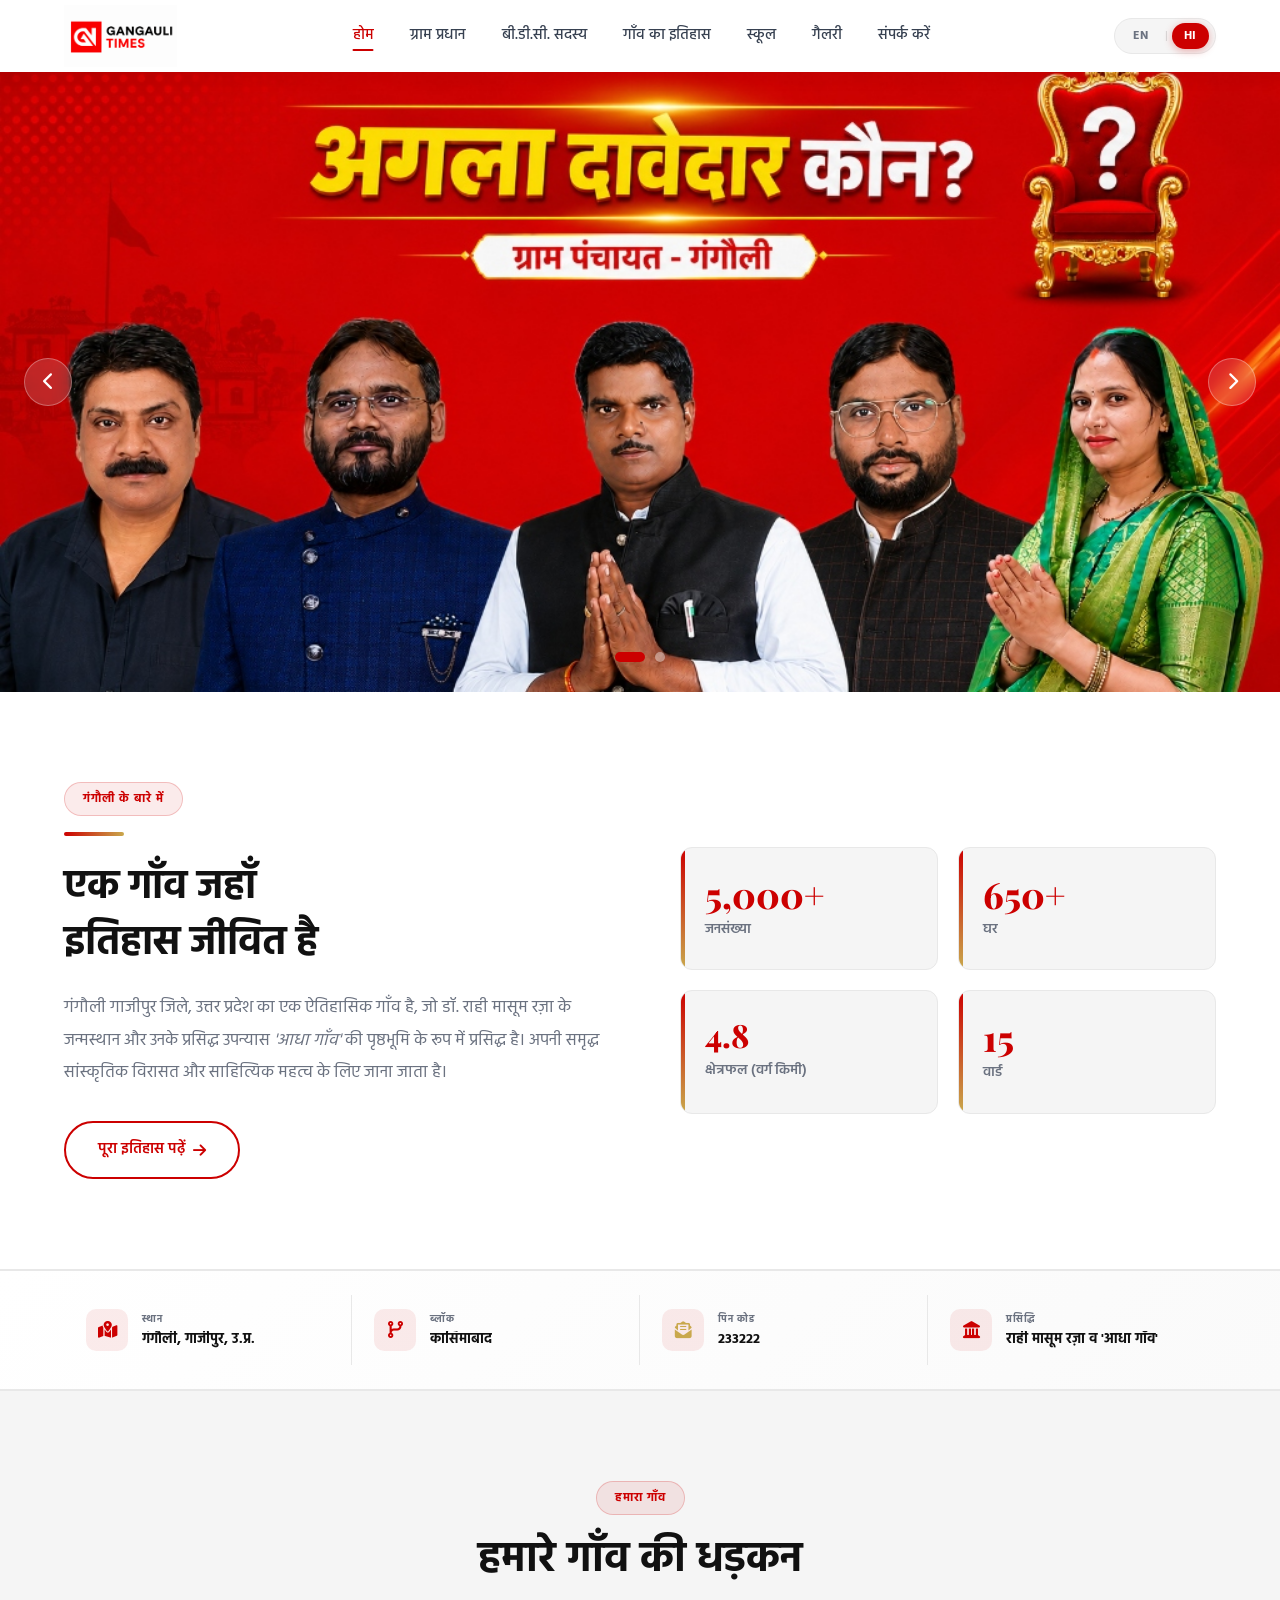
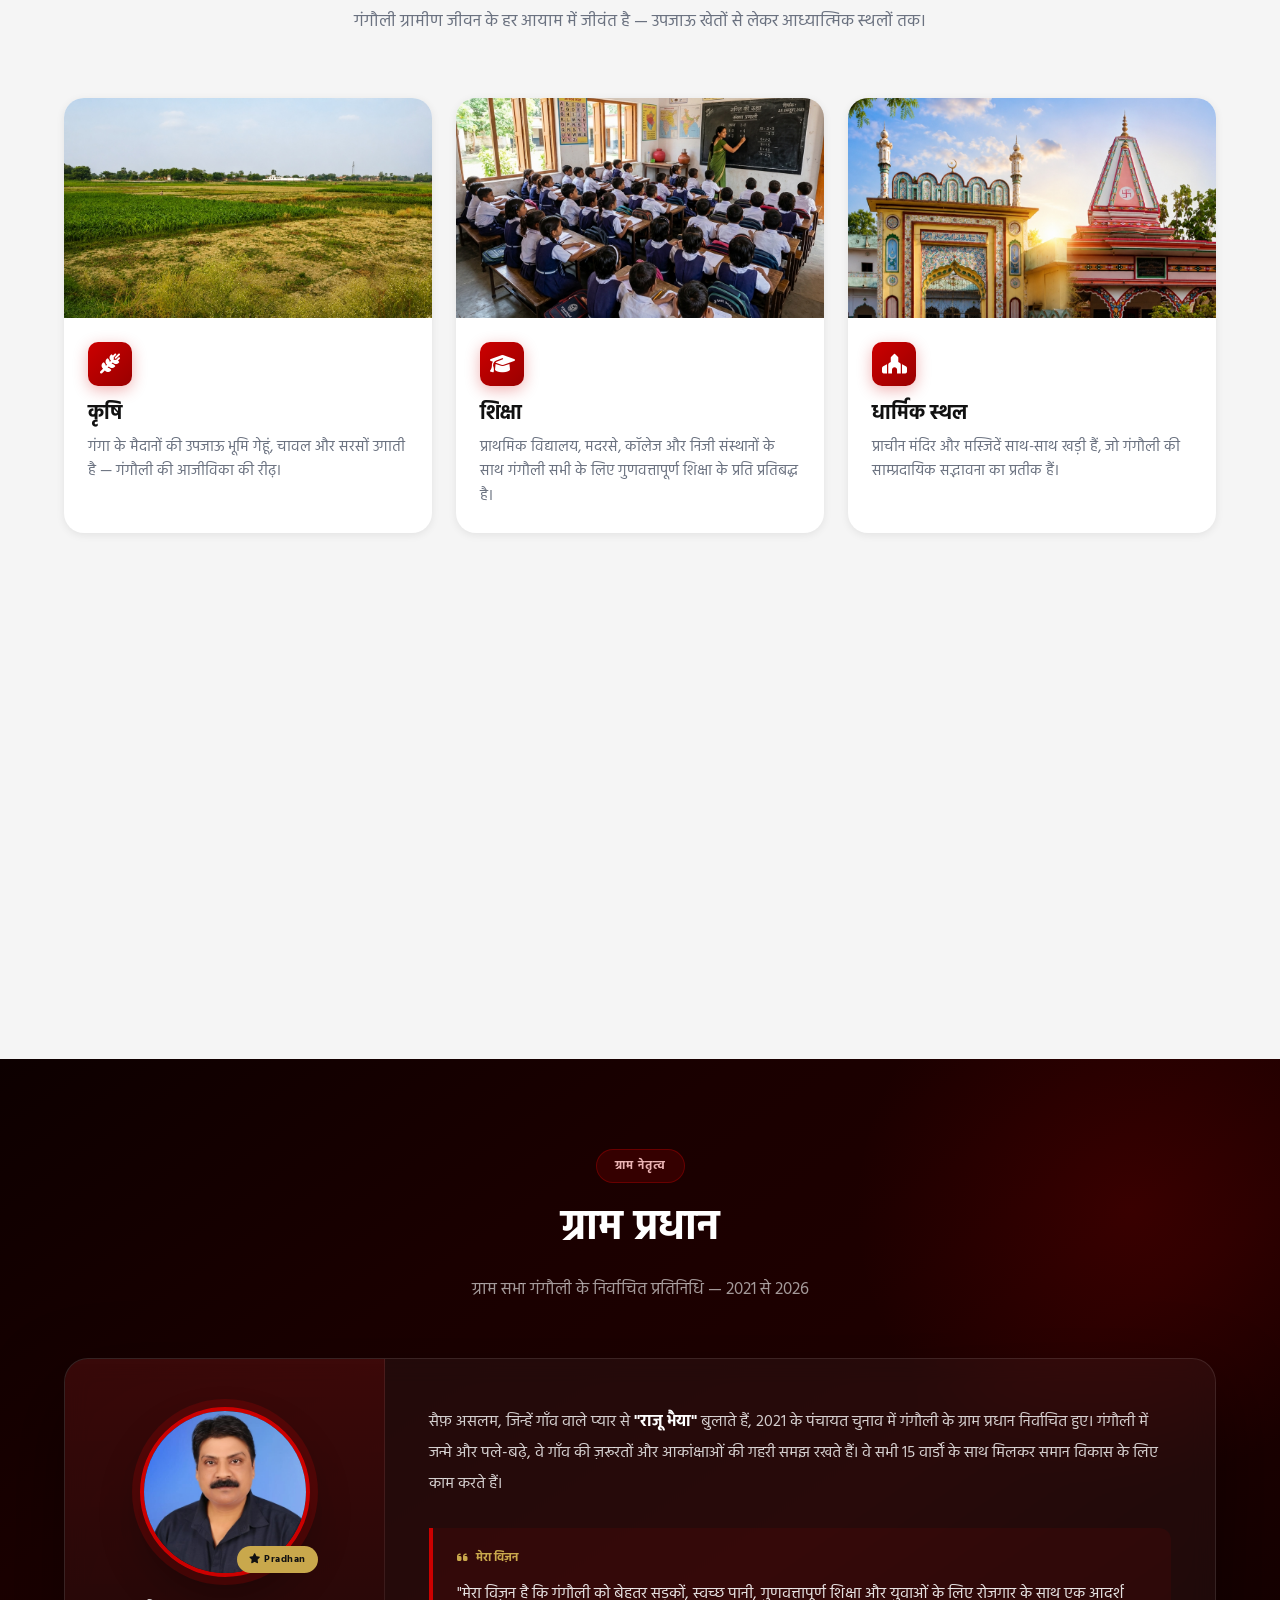
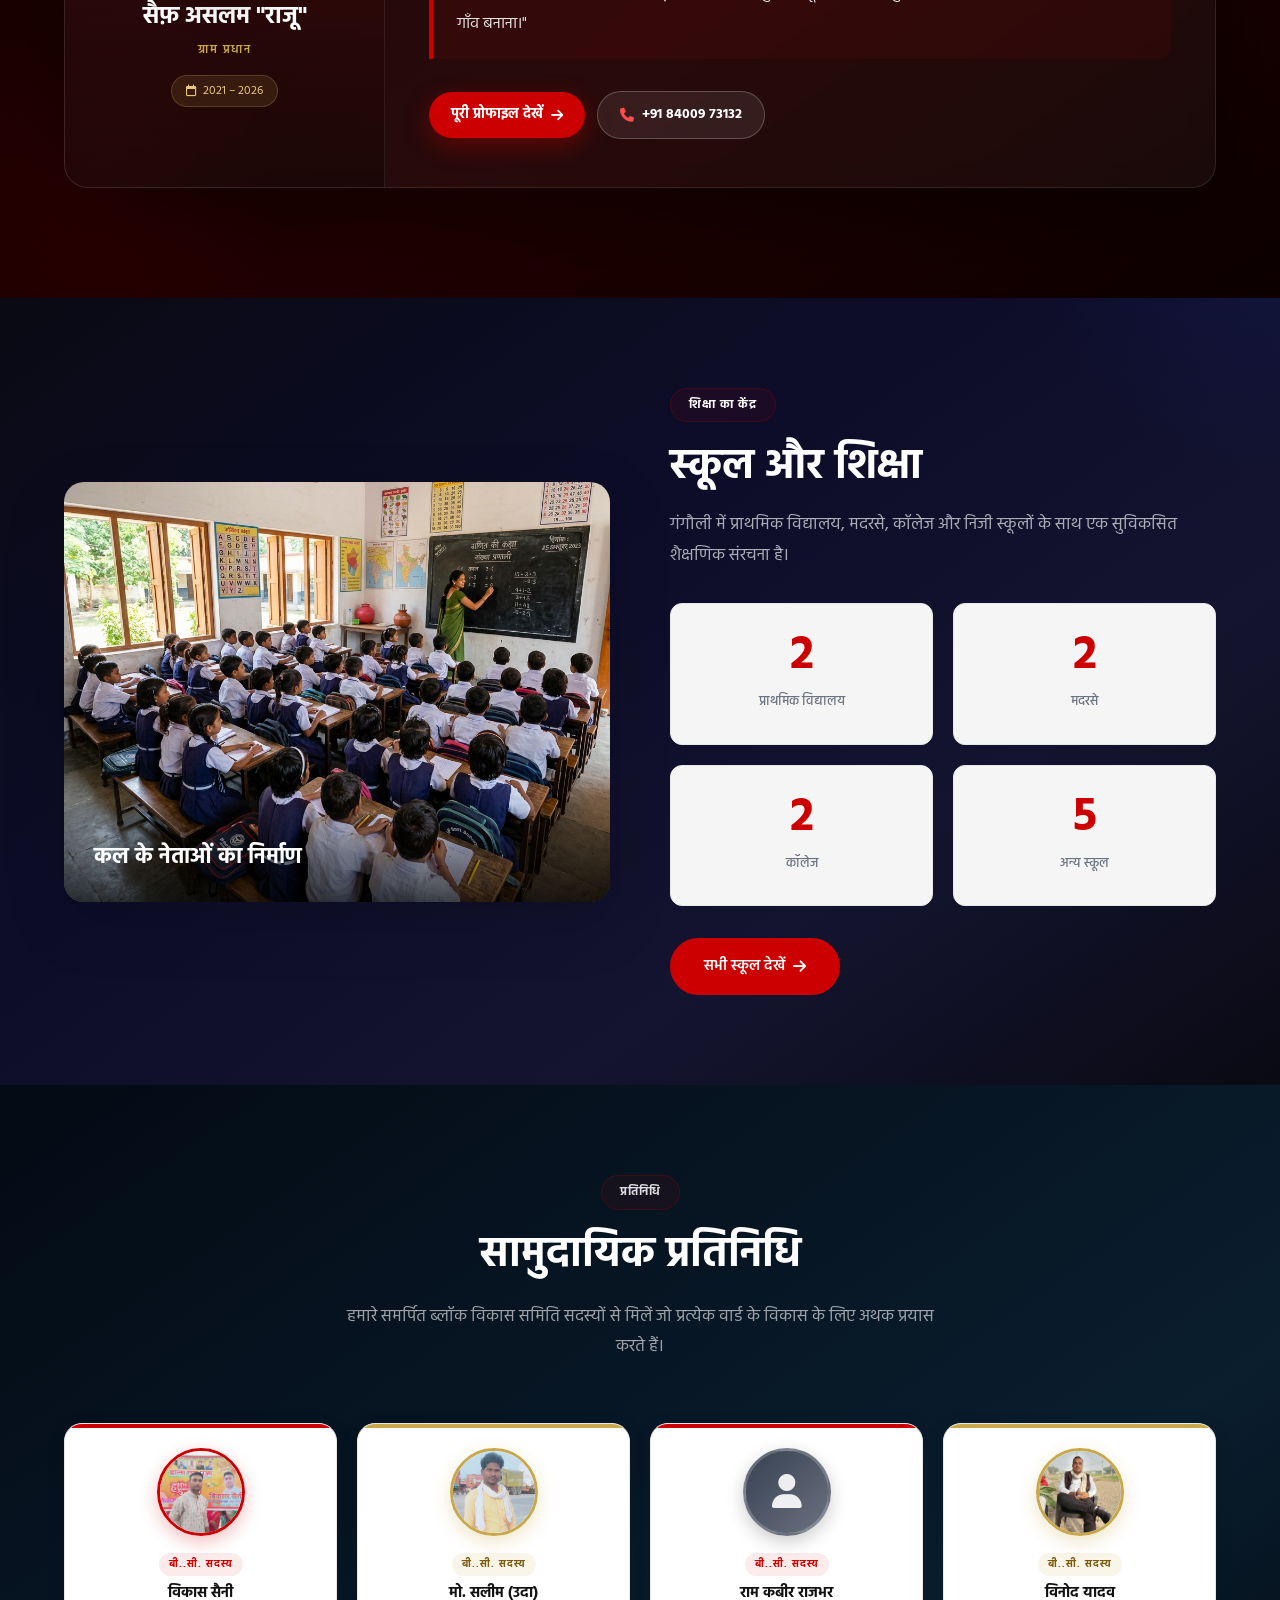
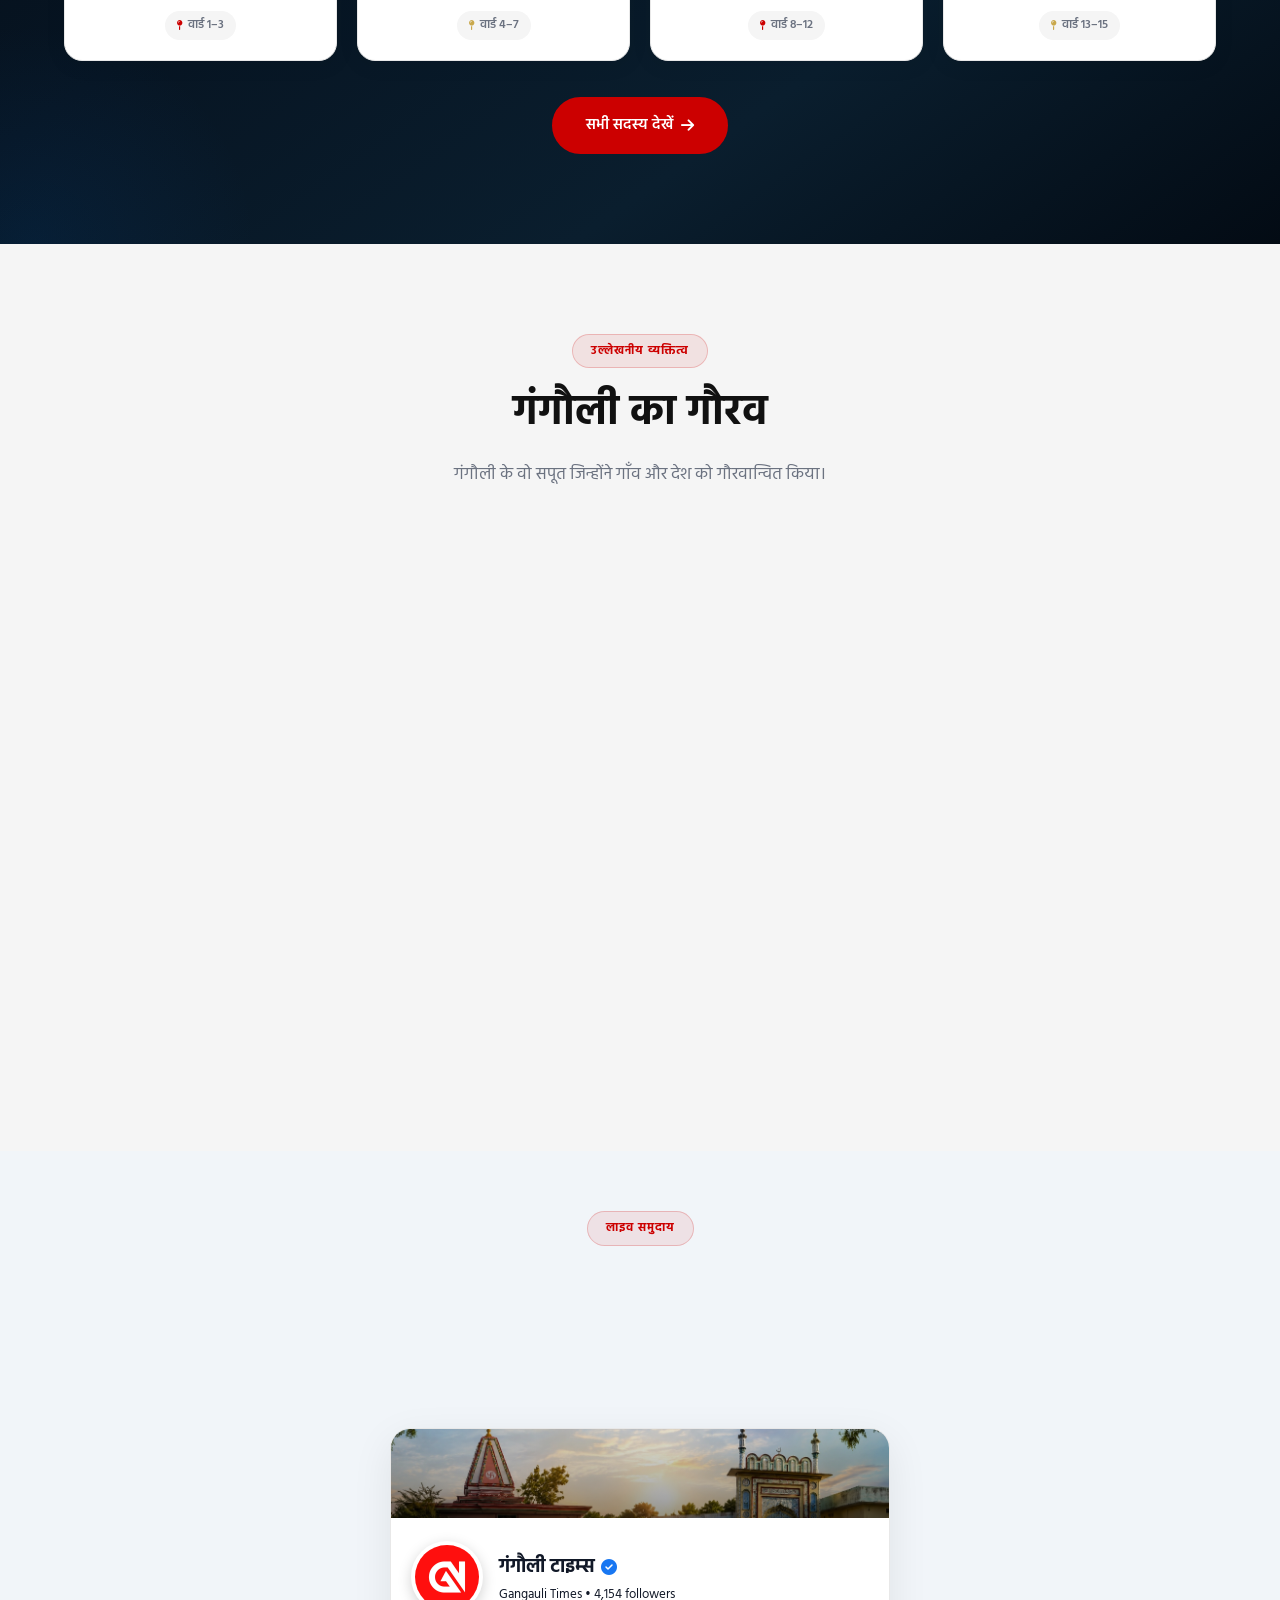
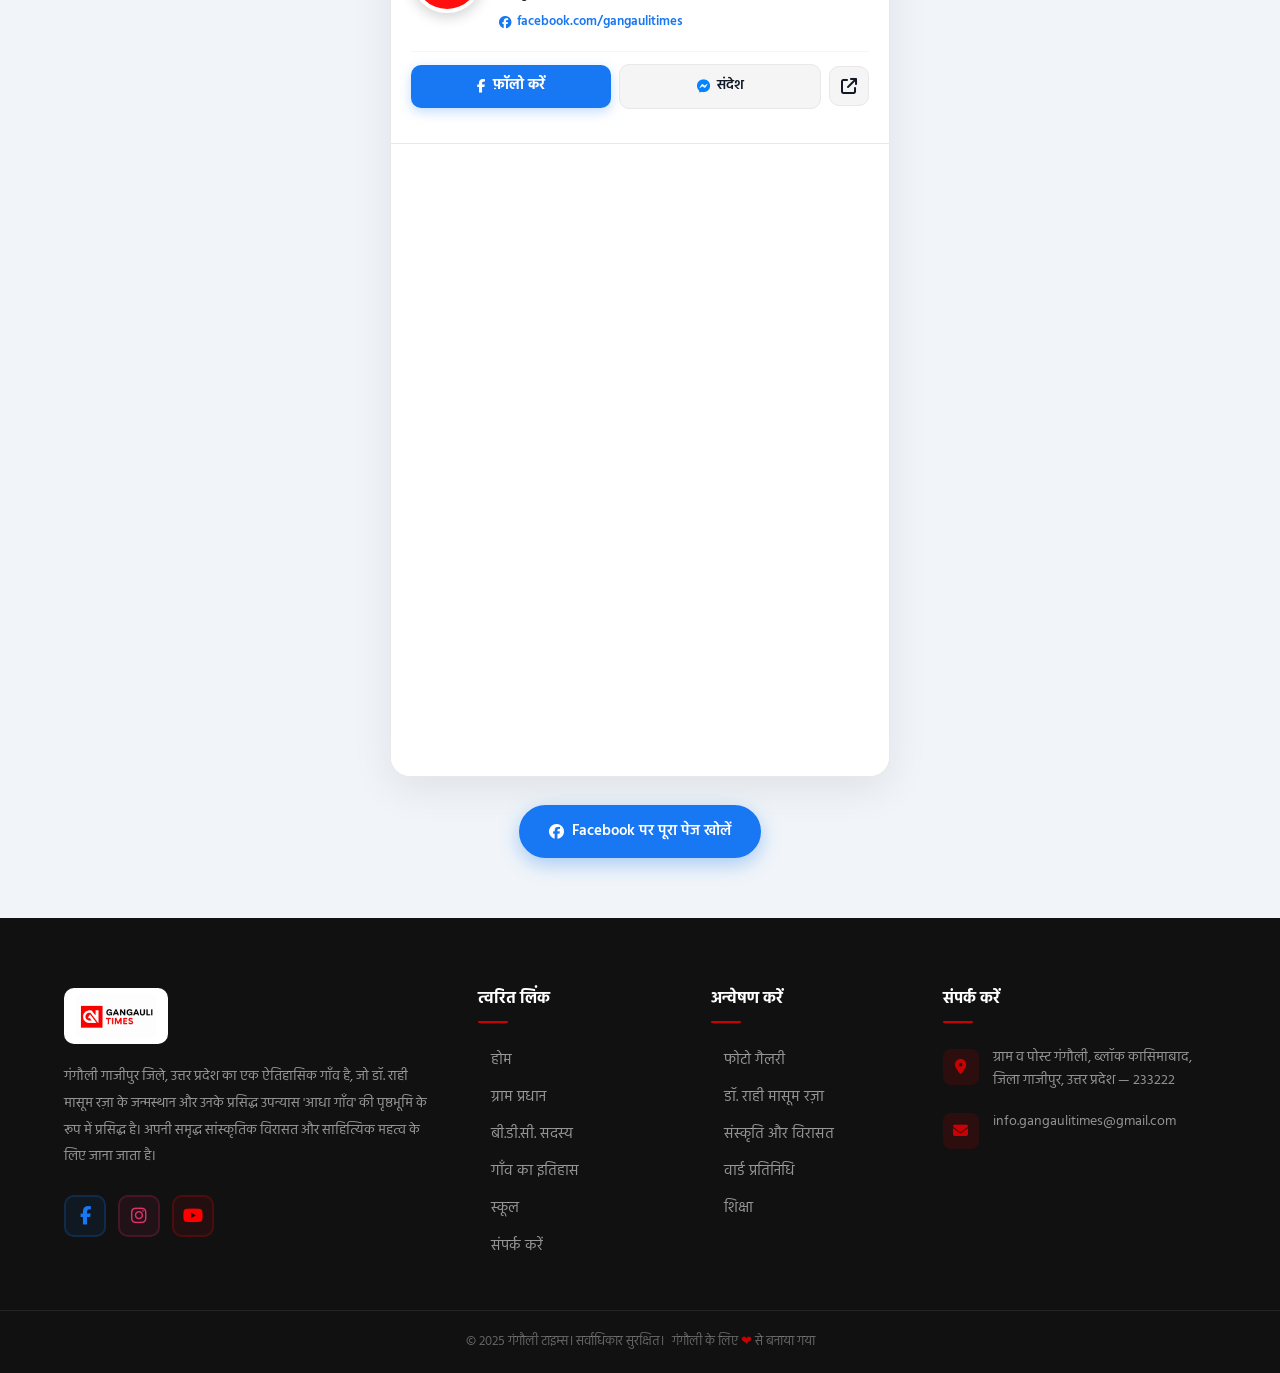
==== commit 814aba92: "Update index.html Changes" ====
--- a/index.html
+++ b/index.html
@@ -14,6 +14,8 @@
   <link rel="stylesheet" href="https://cdnjs.cloudflare.com/ajax/libs/font-awesome/6.5.0/css/all.min.css" crossorigin="anonymous" />
   <!-- Facebook SDK for live feed -->
   <script async defer crossorigin="anonymous" src="https://connect.facebook.net/hi_IN/sdk.js#xfbml=1&version=v19.0"></script>
+  <script async src="https://pagead2.googlesyndication.com/pagead/js/adsbygoogle.js?client=ca-pub-7625568561246295"
+     crossorigin="anonymous"></script>
 </head>
 <body class="lang-hi">
 
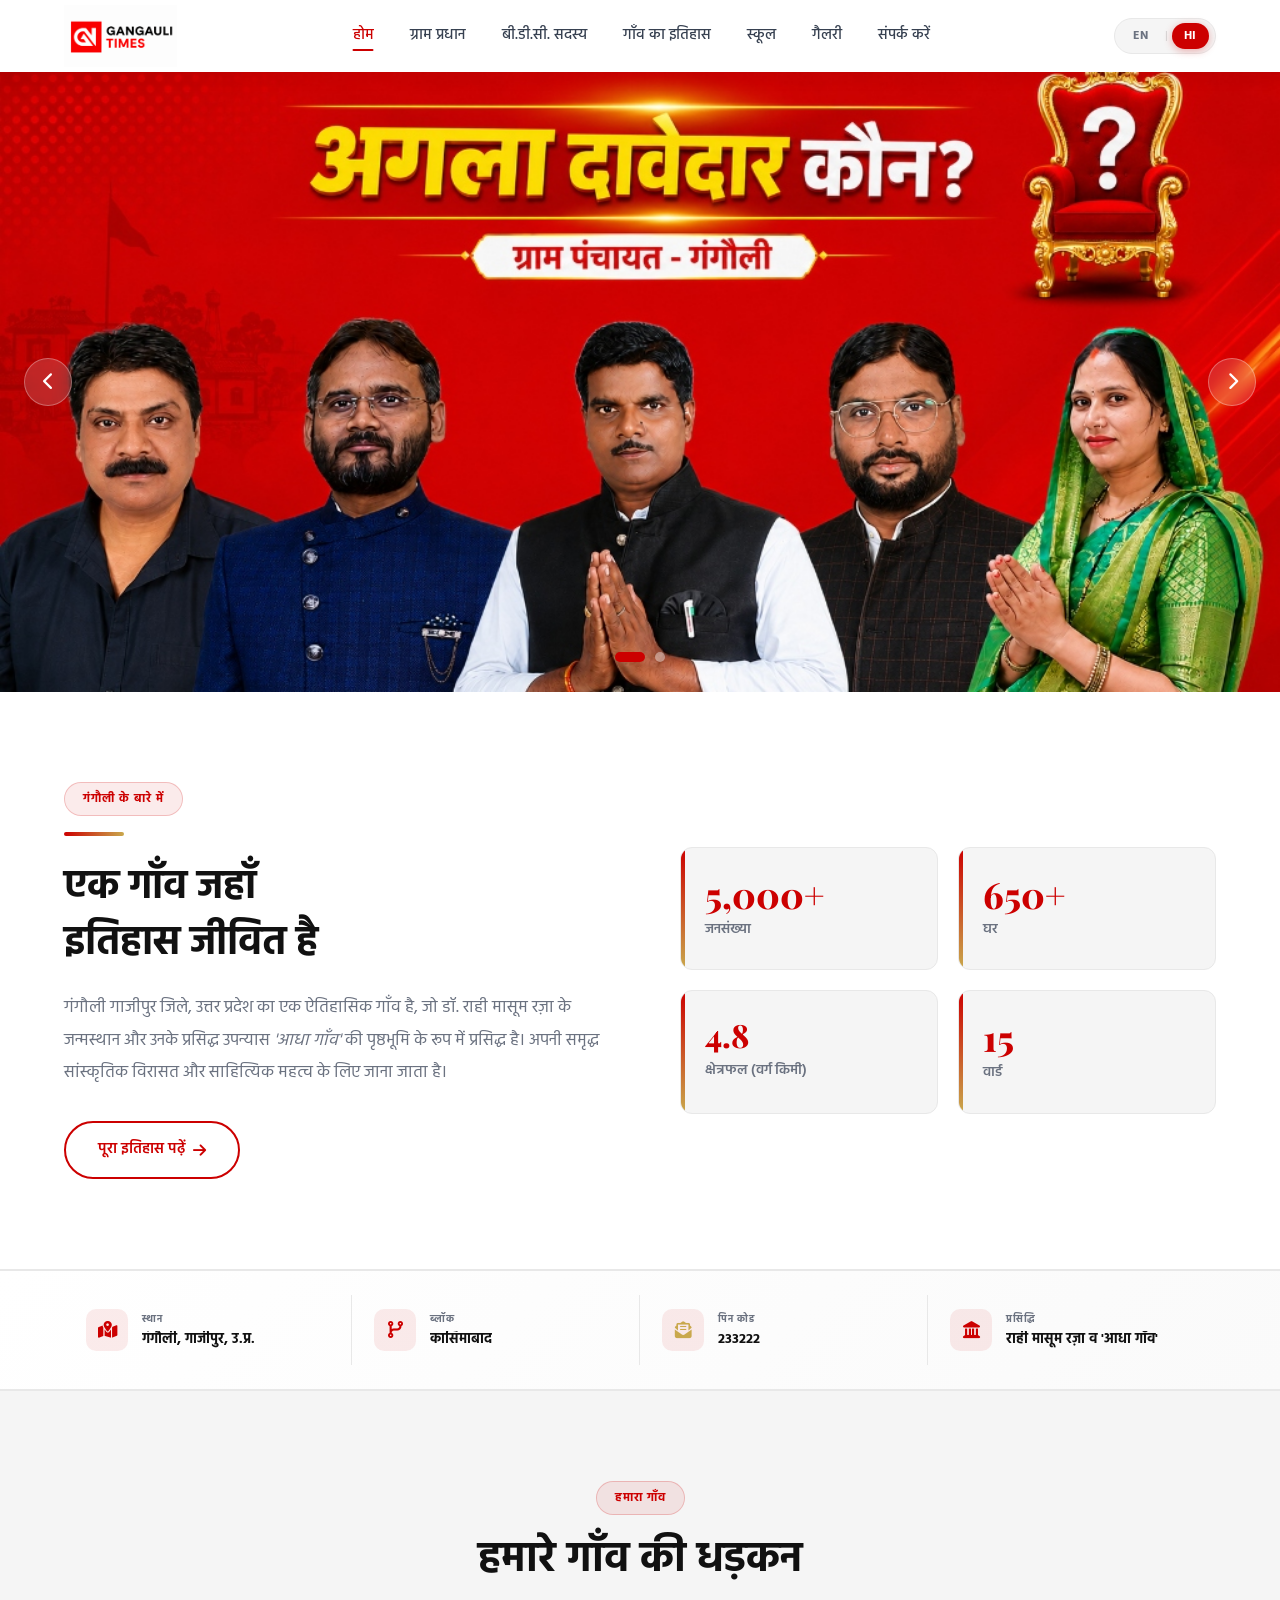
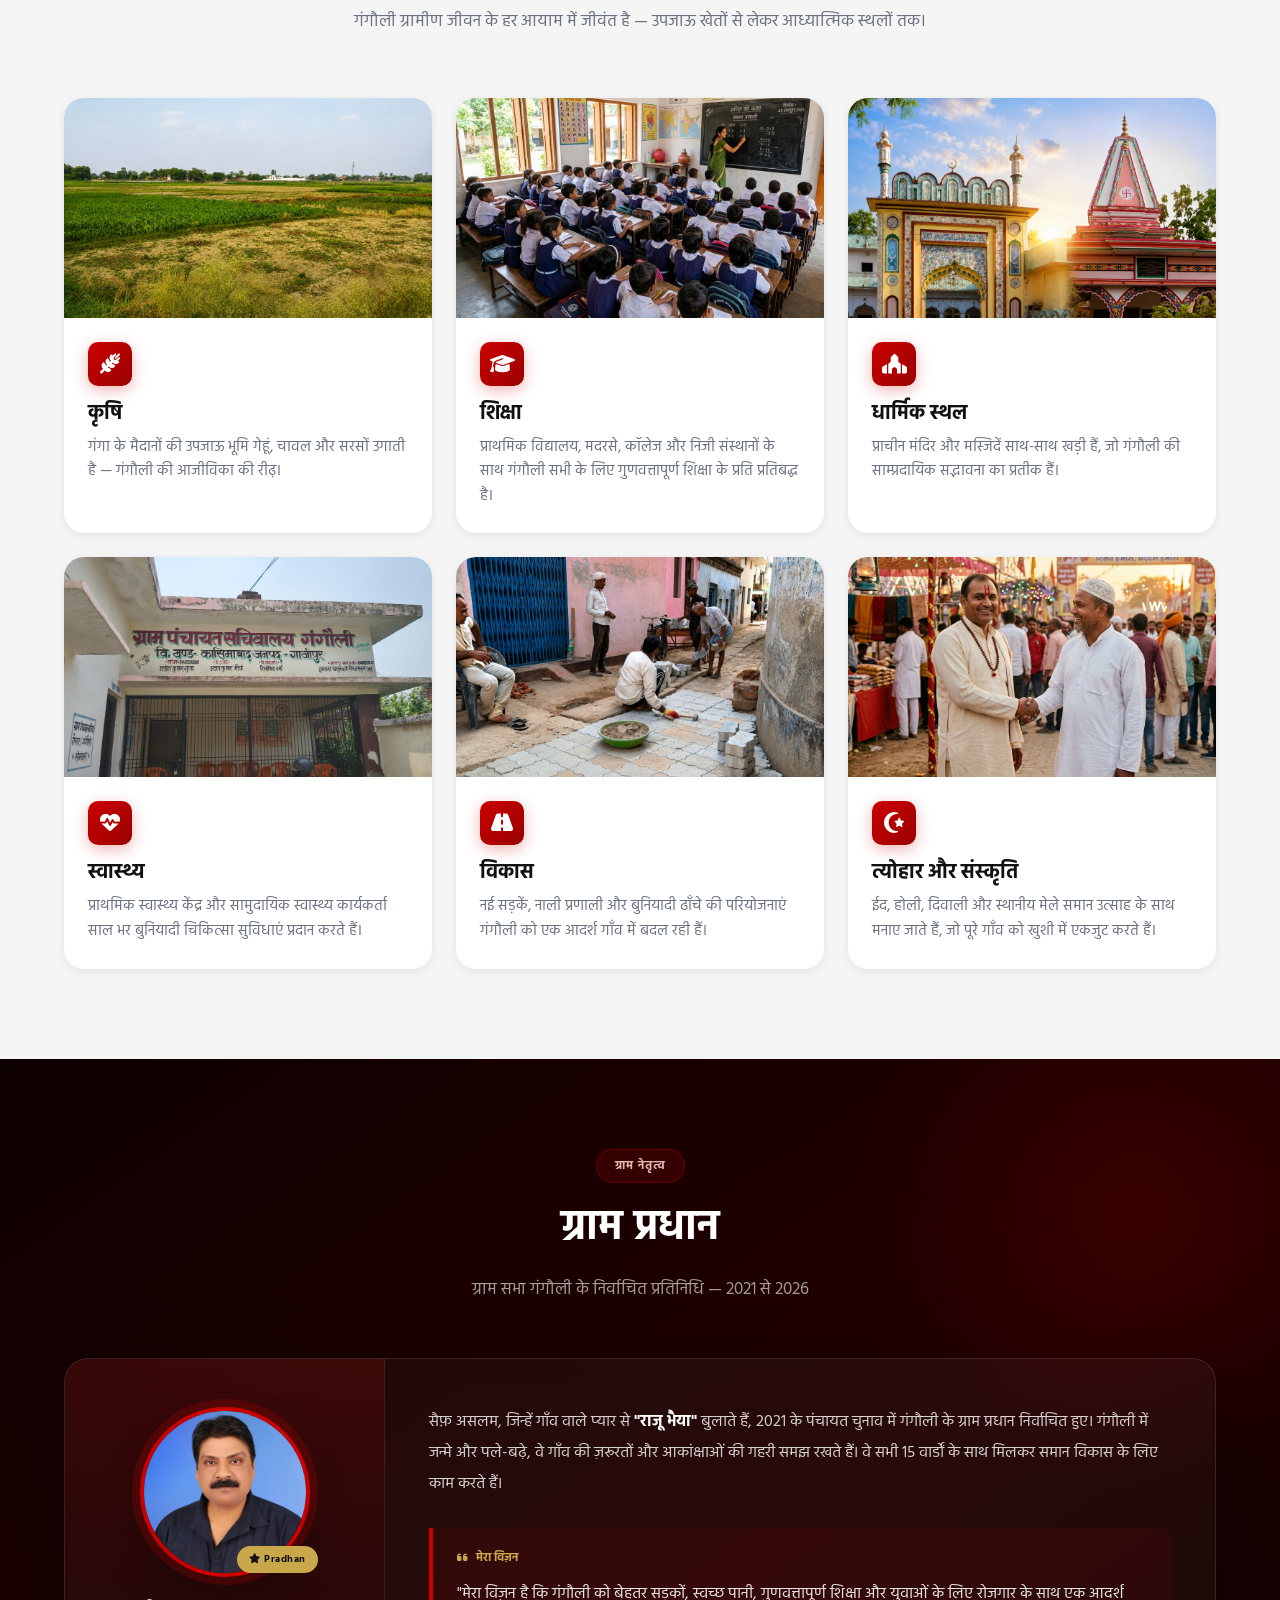
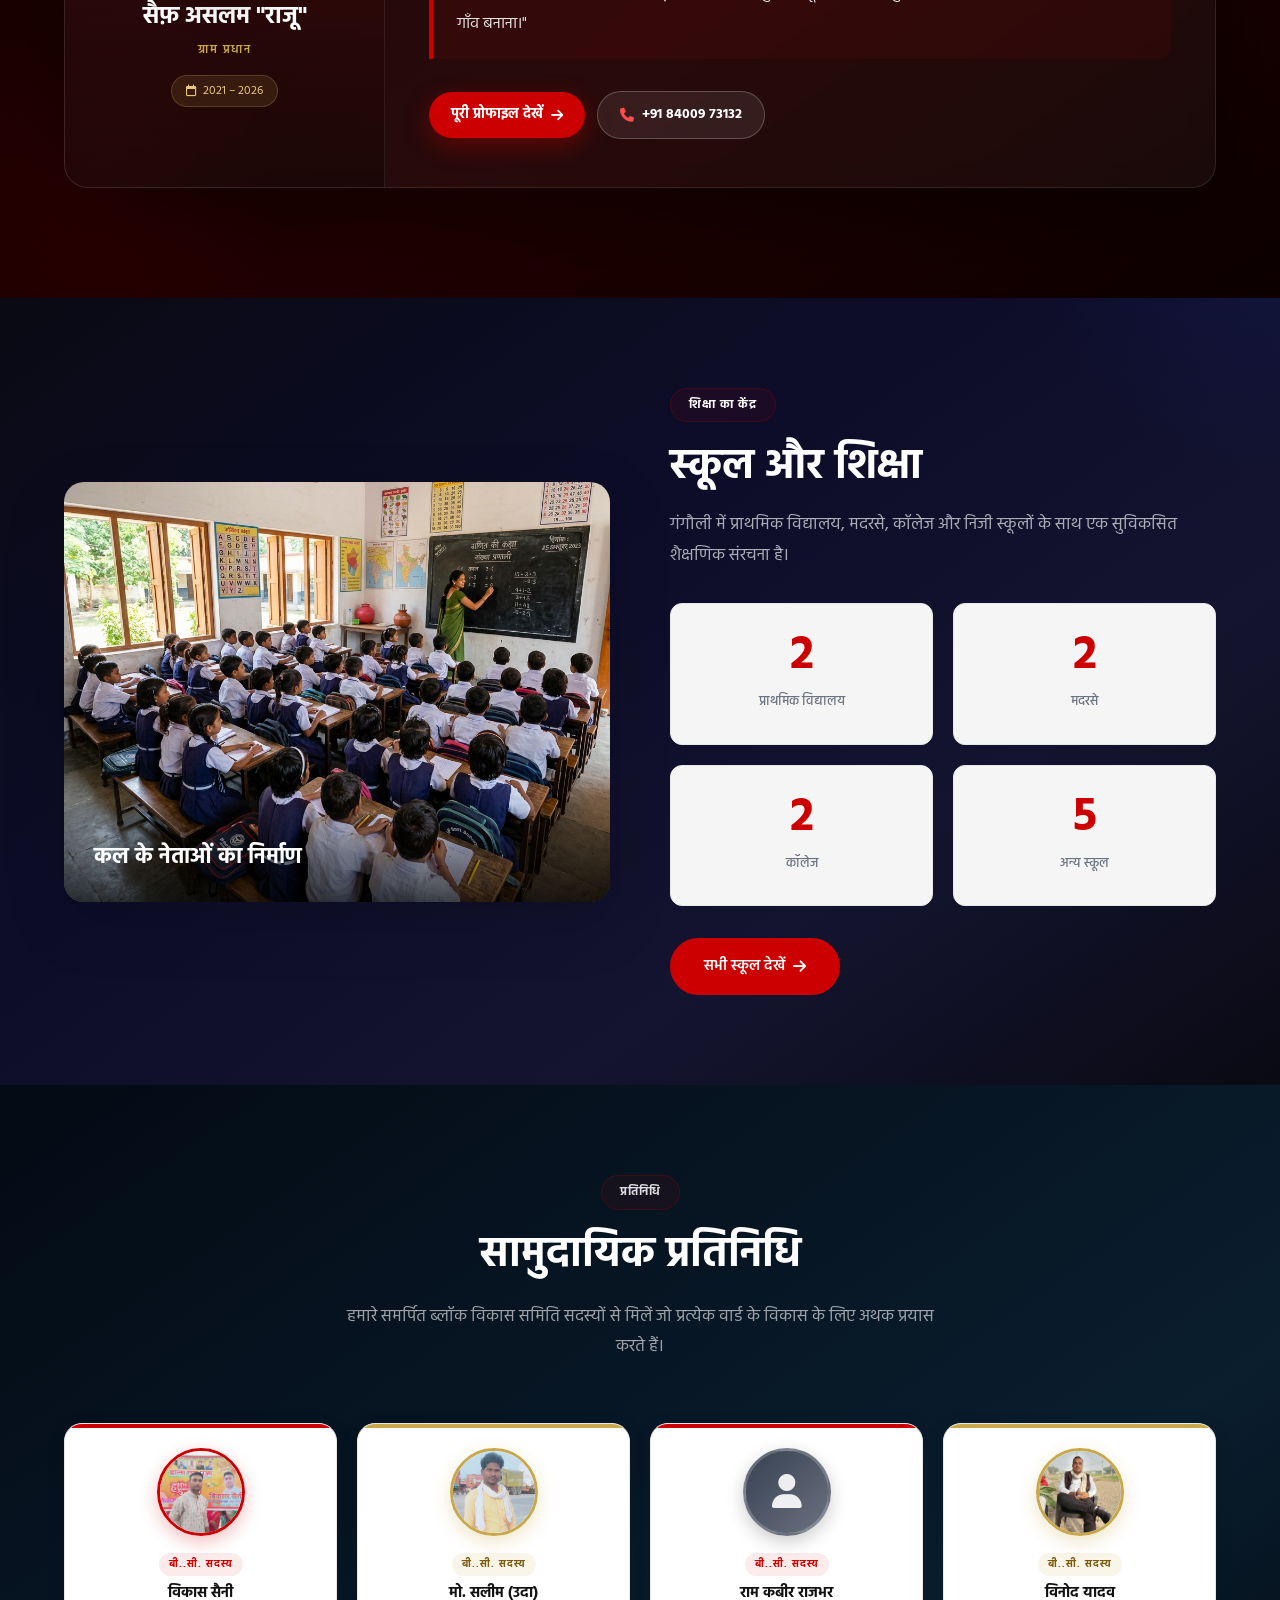
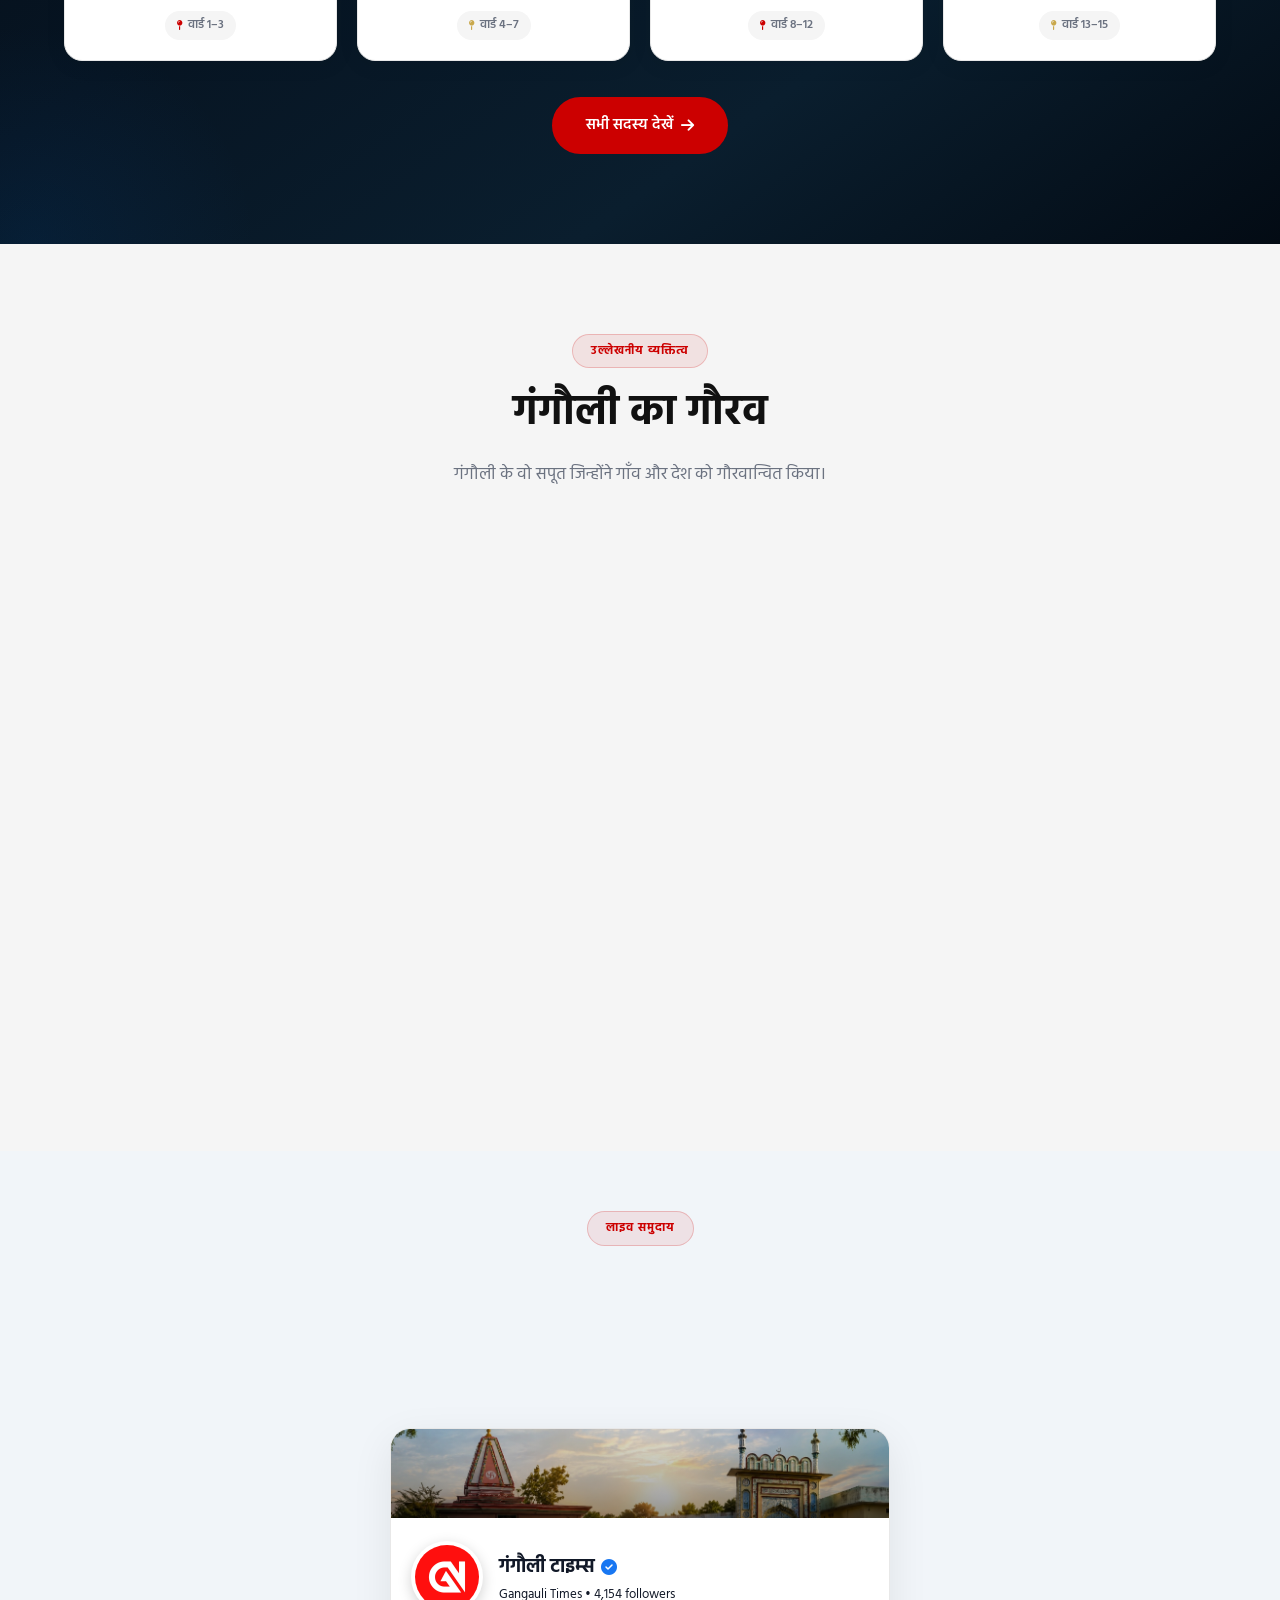
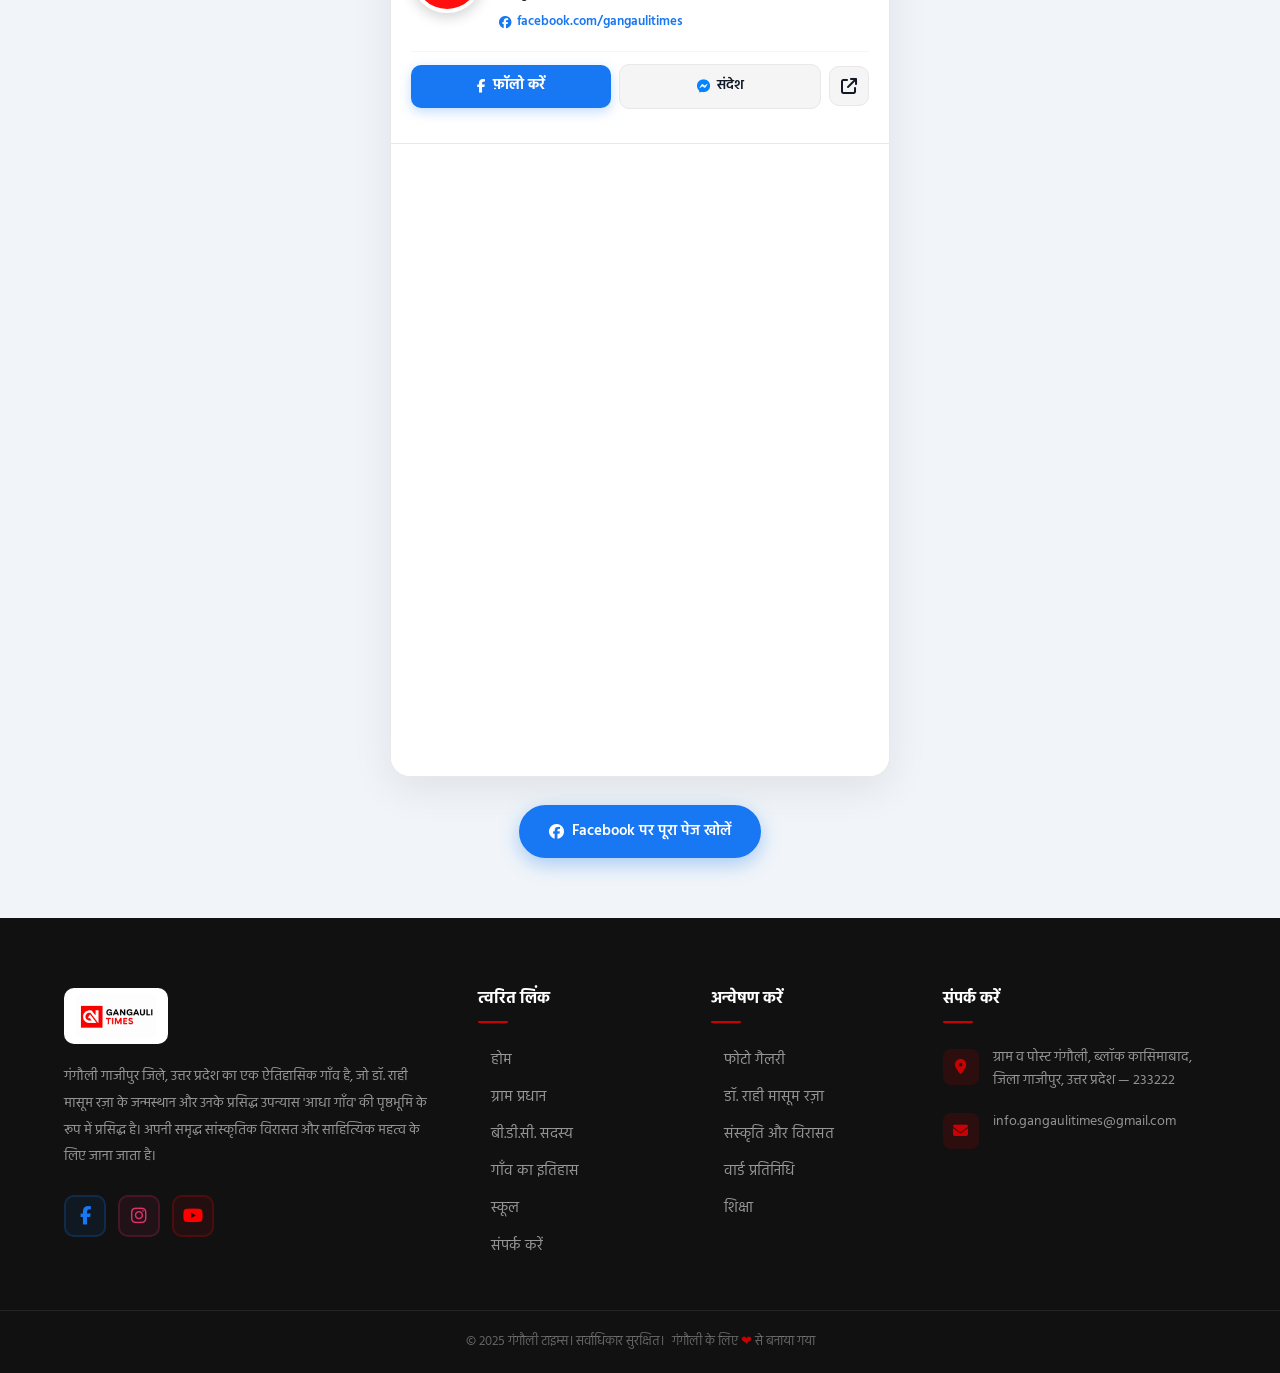
==== commit 2f6e4a8b: "Google Ads Sense" ====
--- a/index.html
+++ b/index.html
@@ -16,6 +16,7 @@
   <script async defer crossorigin="anonymous" src="https://connect.facebook.net/hi_IN/sdk.js#xfbml=1&version=v19.0"></script>
   <script async src="https://pagead2.googlesyndication.com/pagead/js/adsbygoogle.js?client=ca-pub-7625568561246295"
      crossorigin="anonymous"></script>
+  <meta name="google-adsense-account" content="ca-pub-7625568561246295">
 </head>
 <body class="lang-hi">
 
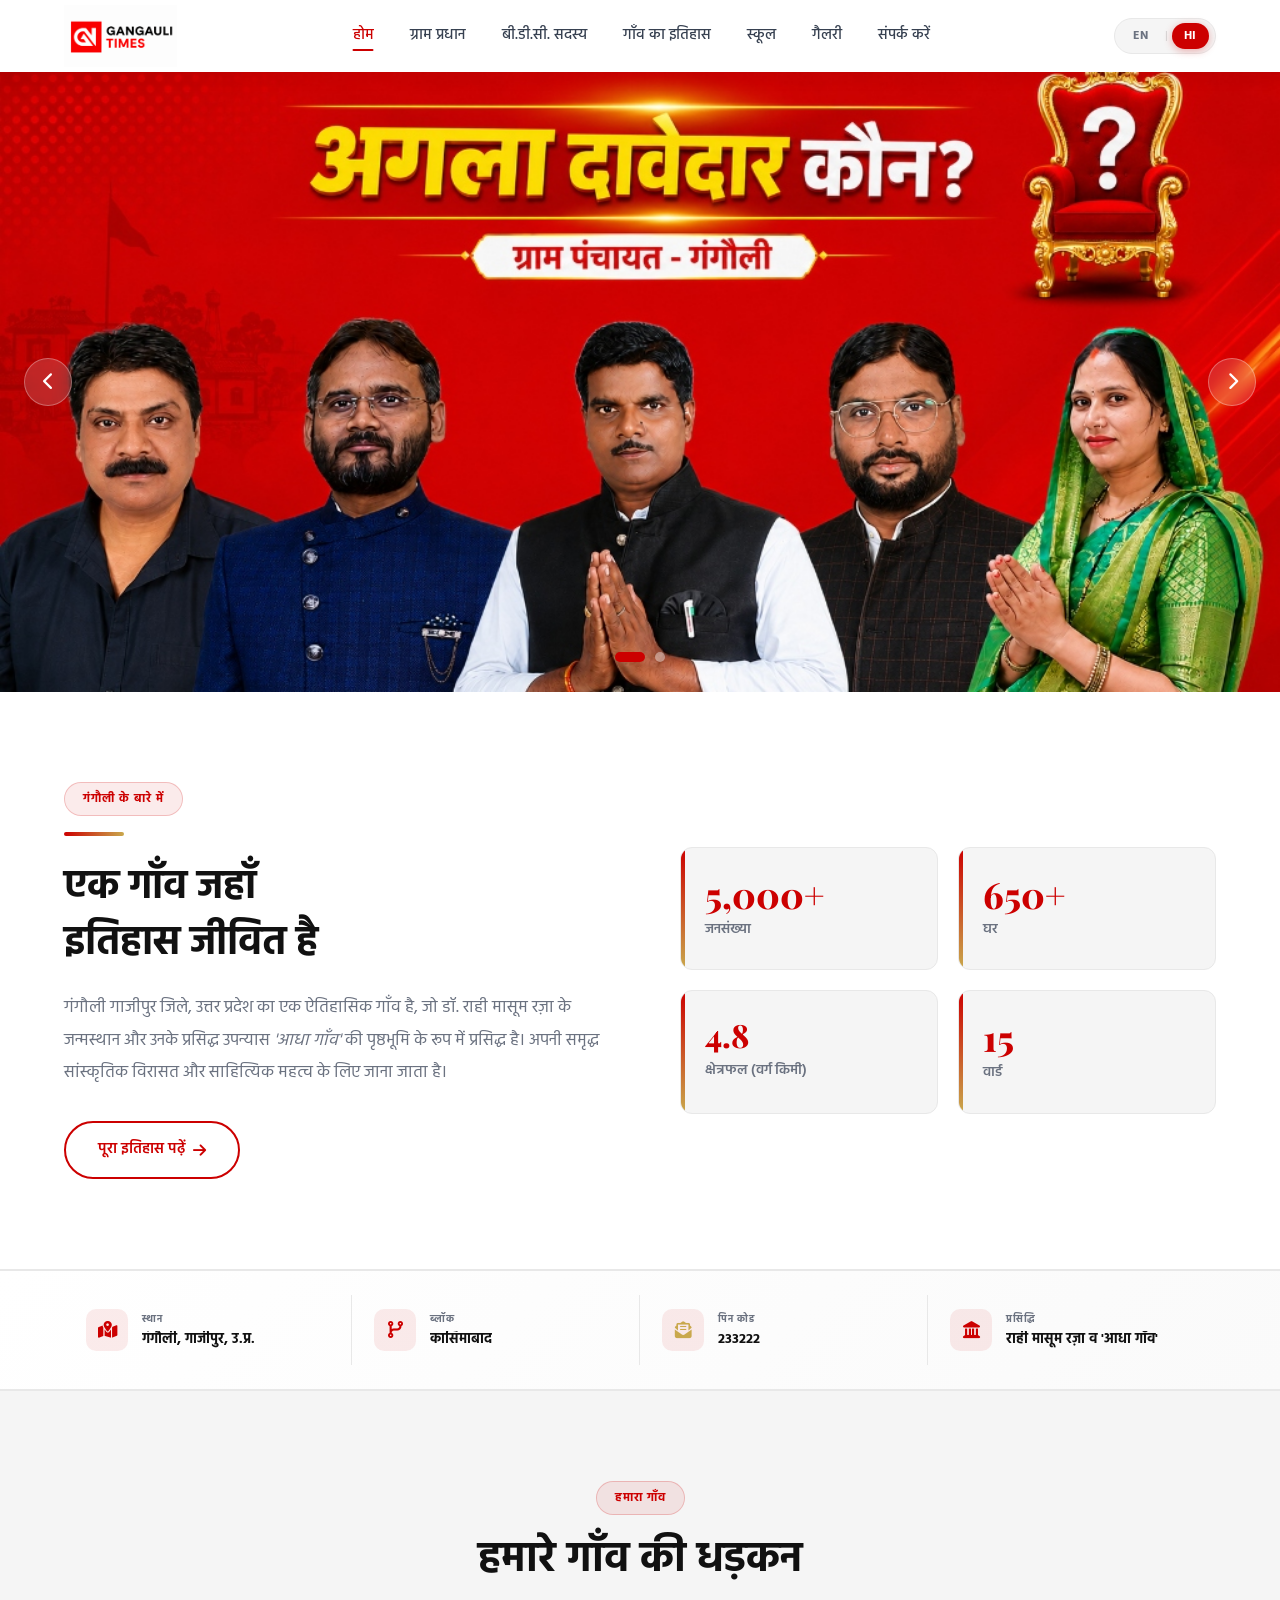
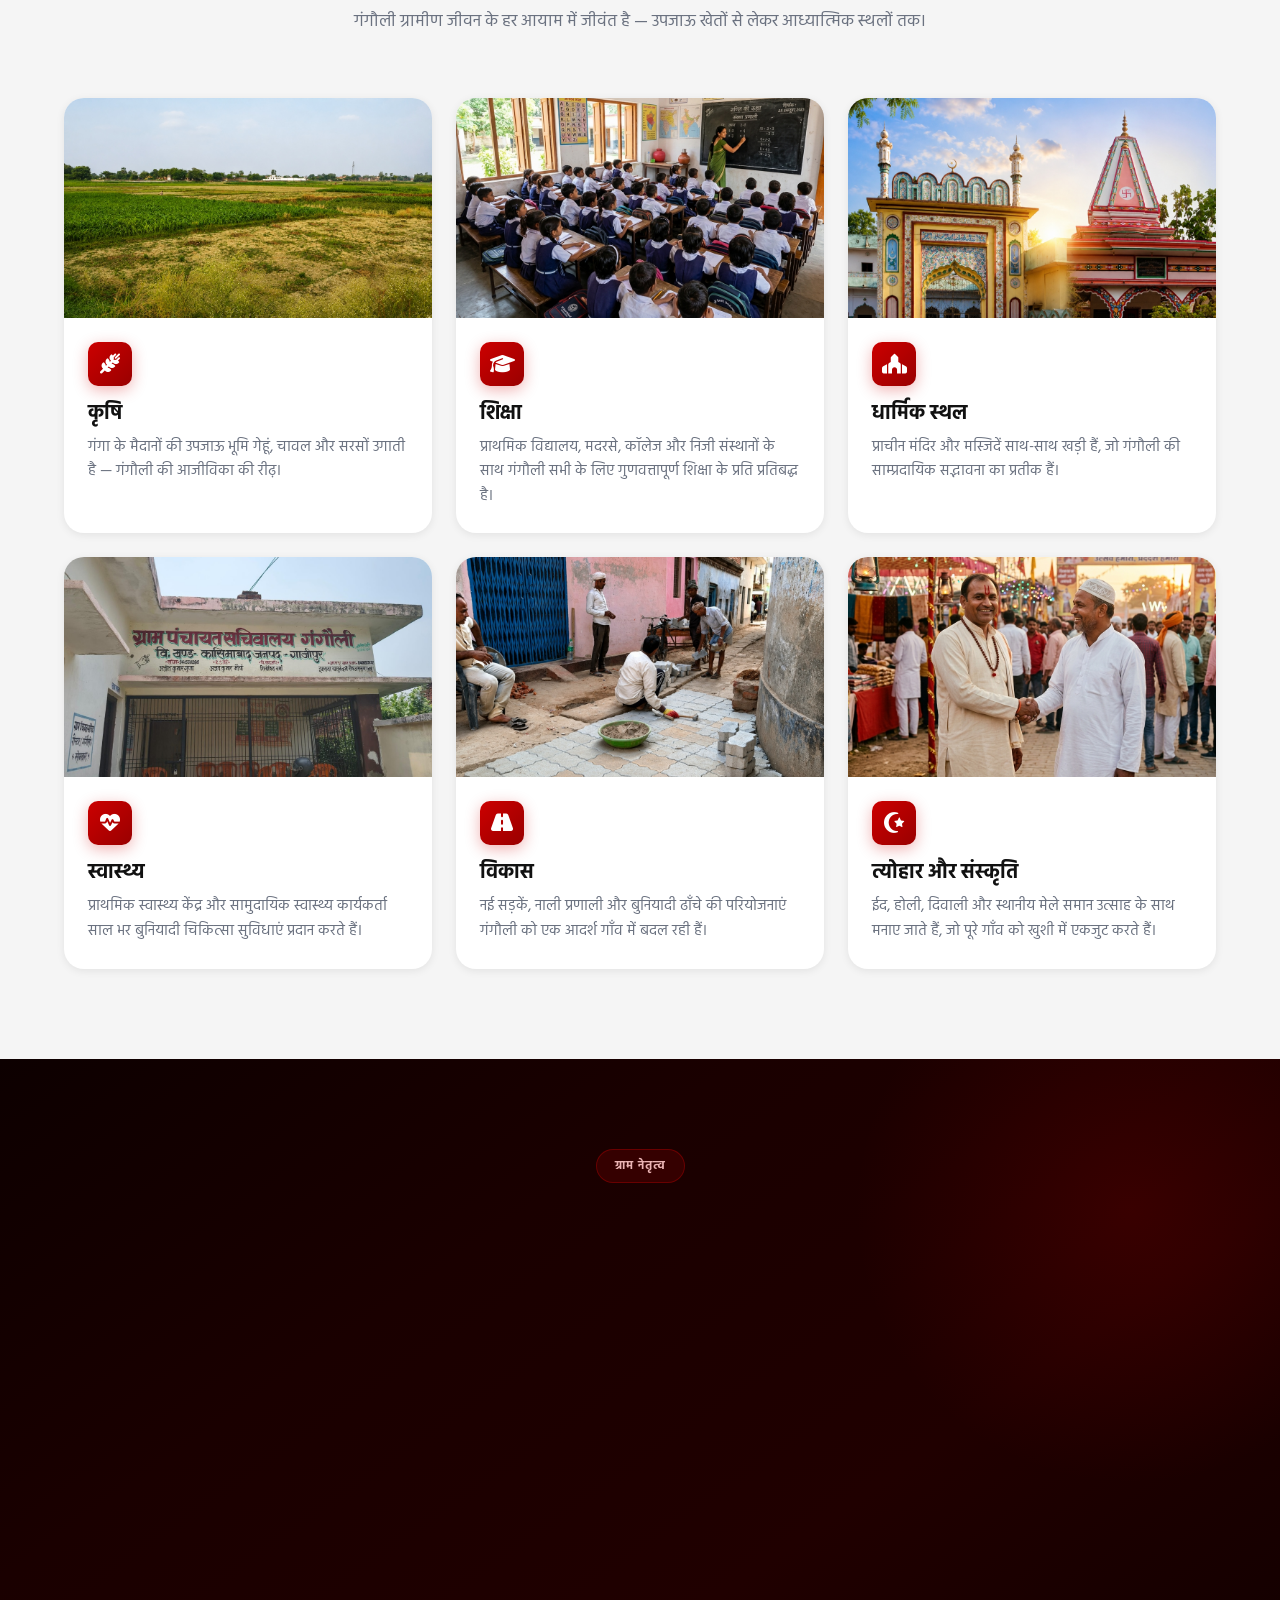
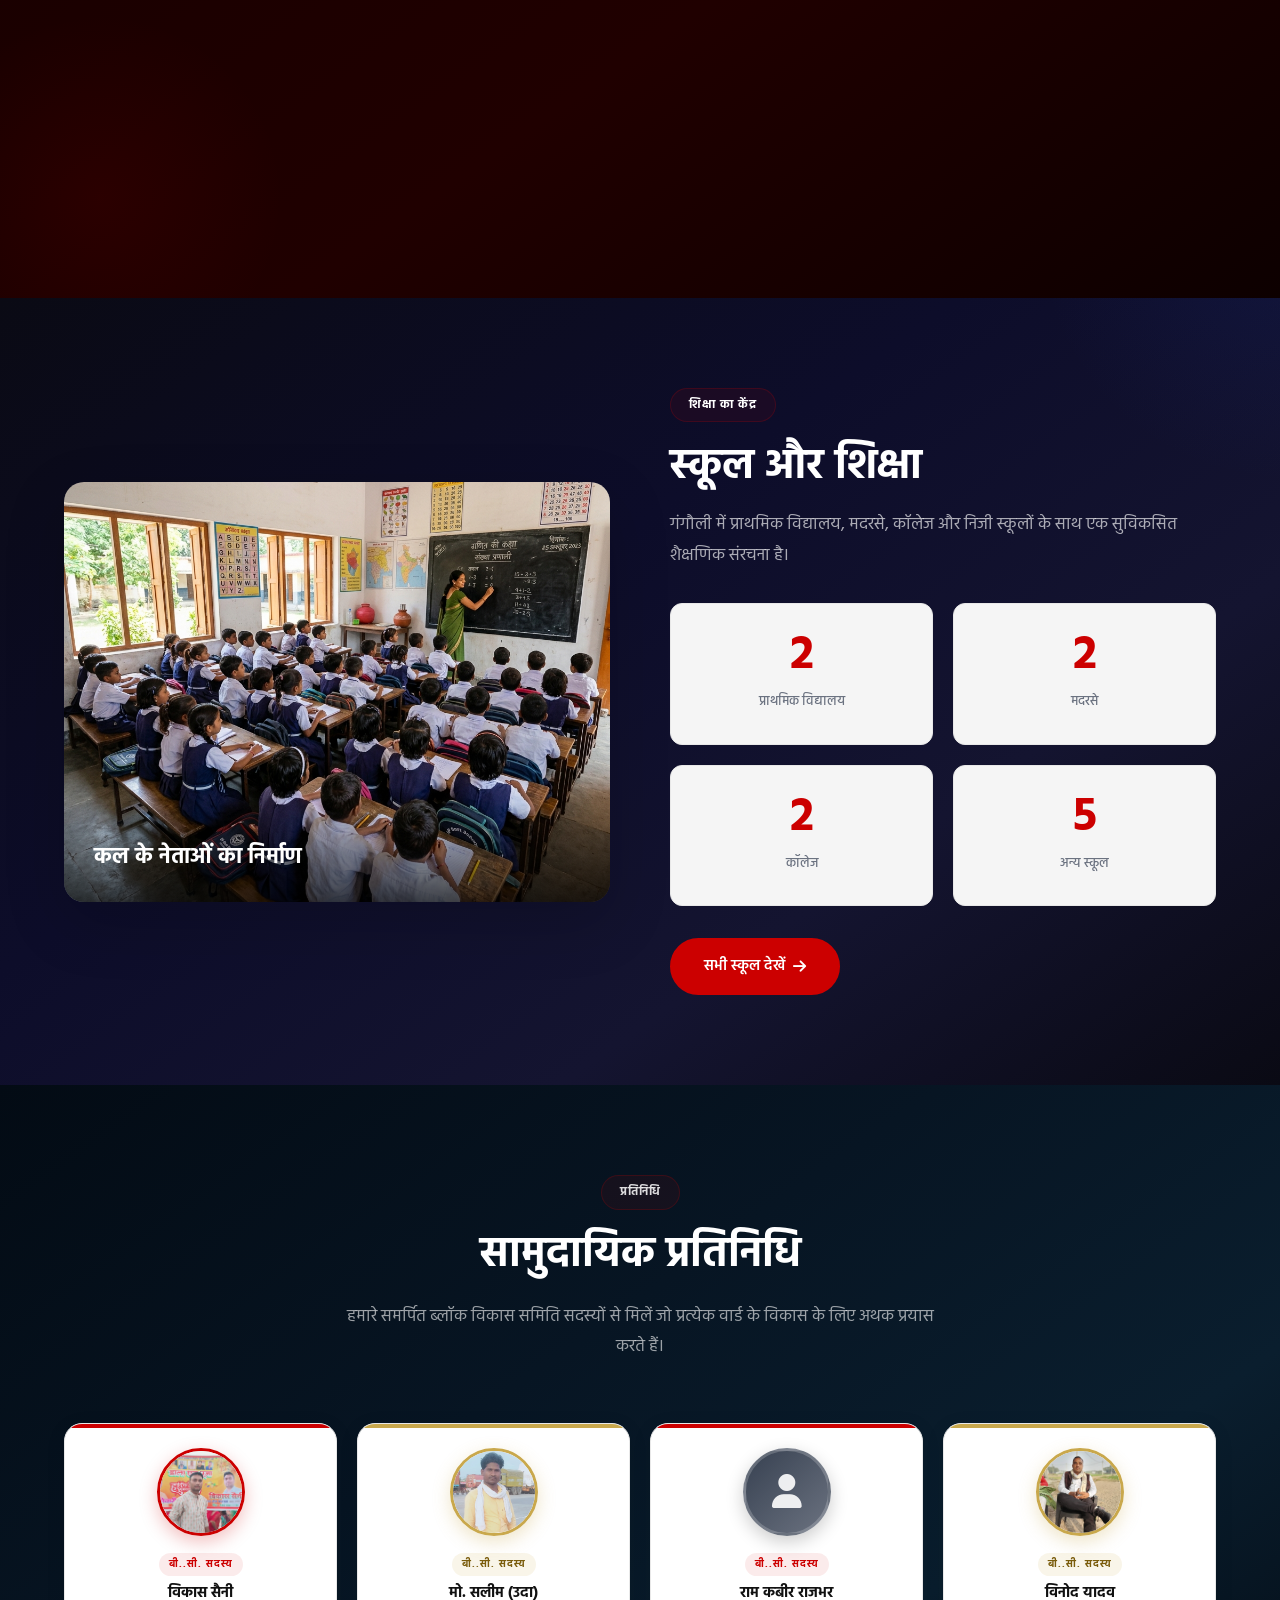
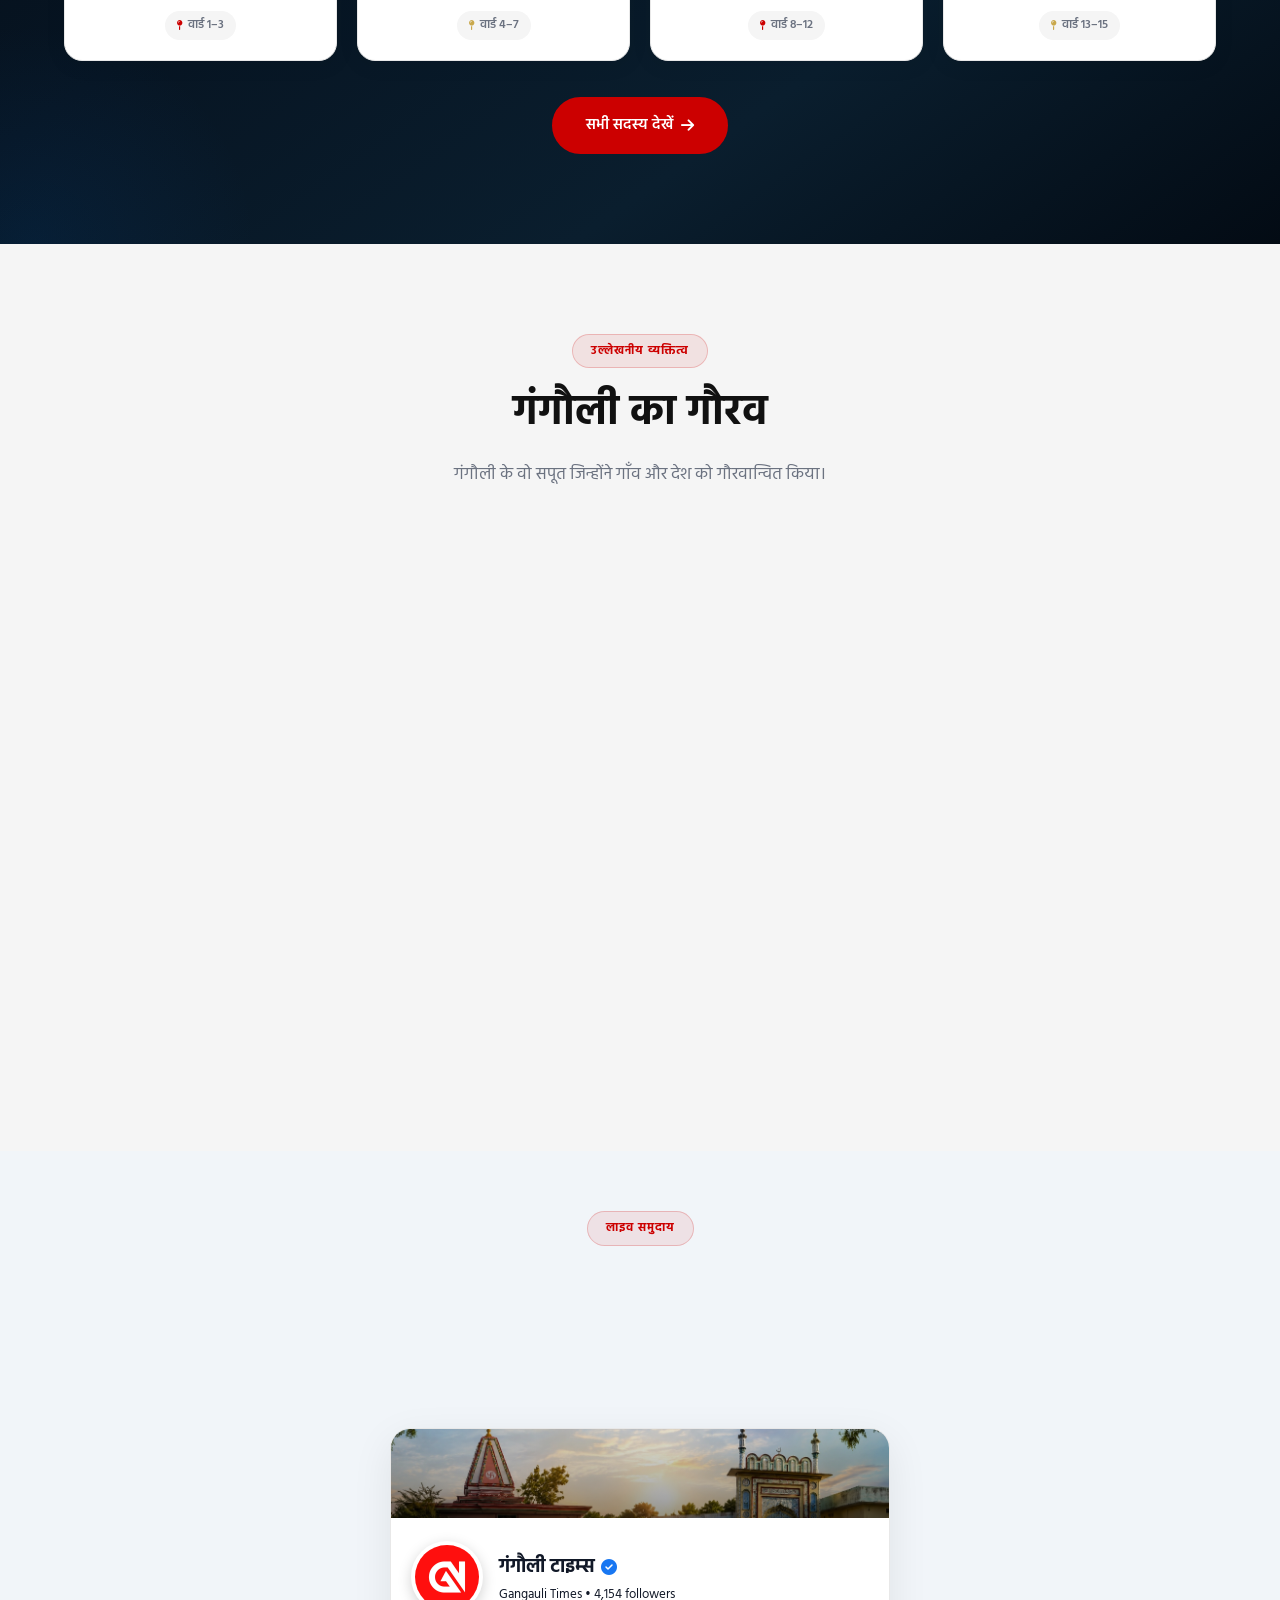
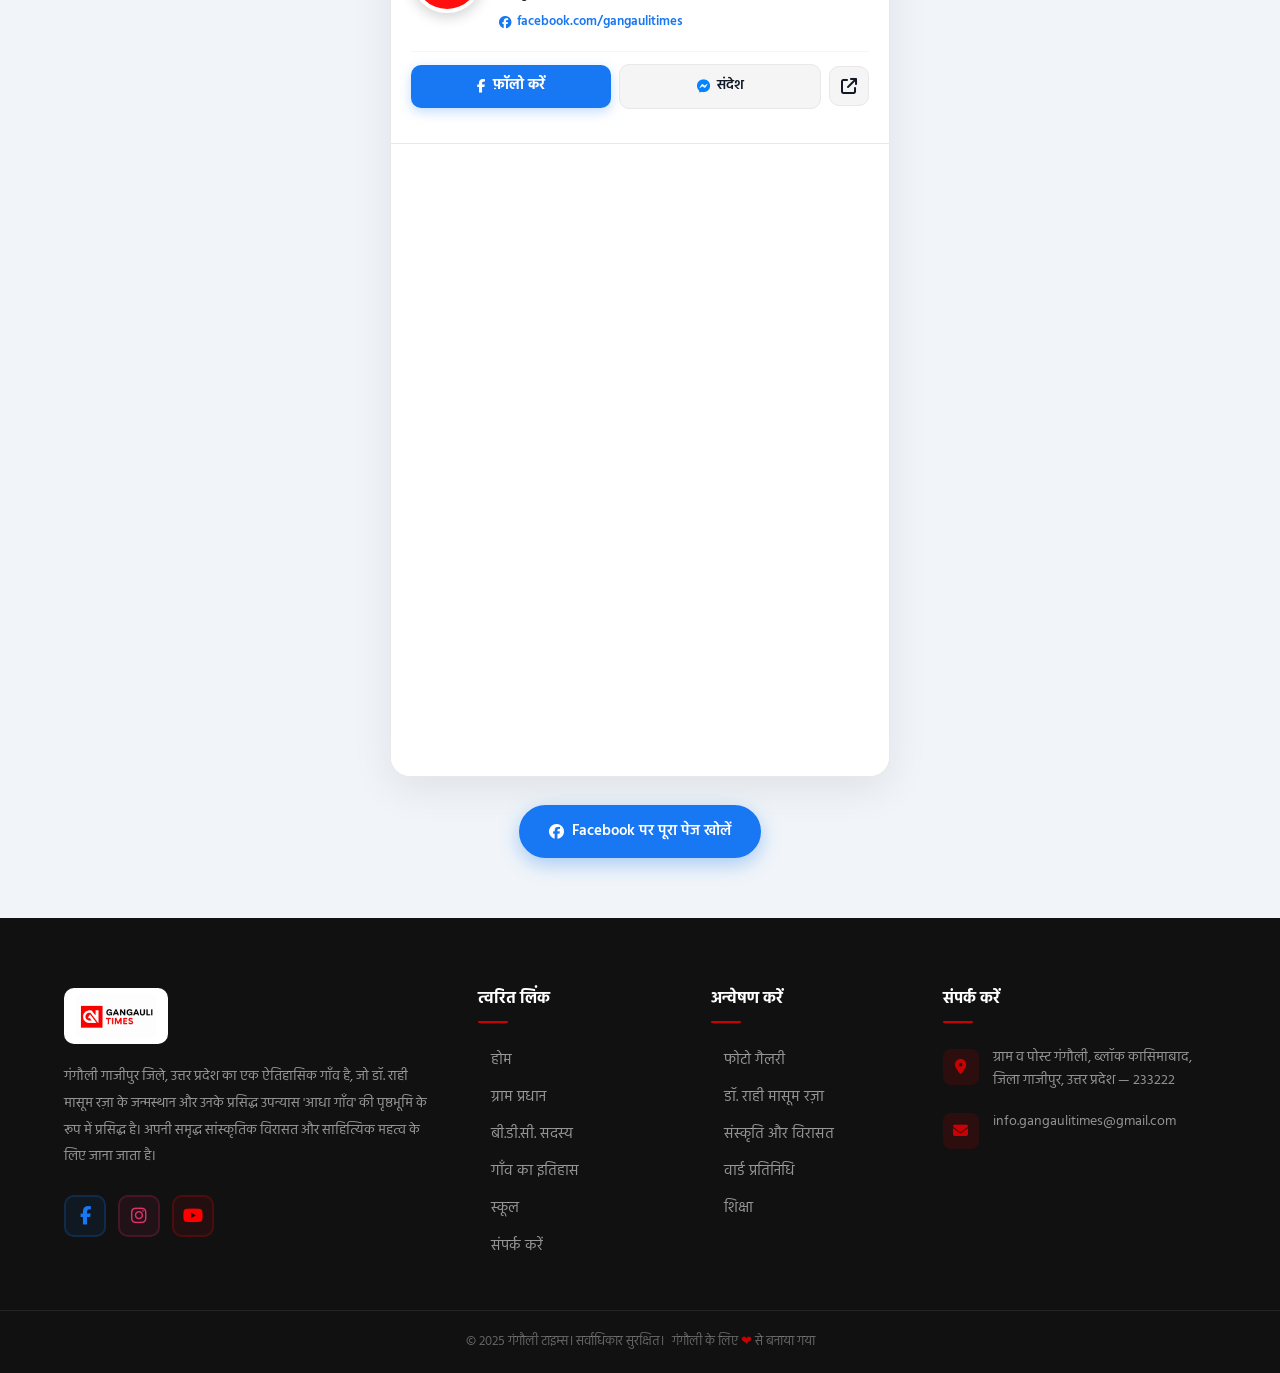
==== commit 6483c316: "Local Business Schema" ====
--- a/index.html
+++ b/index.html
@@ -17,6 +17,49 @@
   <script async src="https://pagead2.googlesyndication.com/pagead/js/adsbygoogle.js?client=ca-pub-7625568561246295"
      crossorigin="anonymous"></script>
   <meta name="google-adsense-account" content="ca-pub-7625568561246295">
+  <script type="application/ld+json">
+{
+  "@context": "https://schema.org",
+  "@type": "LocalBusiness",
+  "name": "गंगौली टाइम्स",
+  "image": "https://gangaulitimes.in/index.html",
+  "@id": "https://gangaulitimes.in/#localbusiness",
+  "url": "https://gangaulitimes.in/",
+  "telephone": "",
+  "address": {
+    "@type": "PostalAddress",
+    "streetAddress": "ग्राम एवं पोस्ट गंगौली",
+    "addressLocality": "गाजीपुर",
+    "postalCode": "233222",
+    "addressCountry": "IN"
+  },
+  "geo": {
+    "@type": "GeoCoordinates",
+    "latitude": 25.73665802,
+    "longitude": 83.685266
+  },
+  "openingHoursSpecification": {
+    "@type": "OpeningHoursSpecification",
+    "dayOfWeek": [
+      "Monday",
+      "Tuesday",
+      "Wednesday",
+      "Thursday",
+      "Friday",
+      "Saturday",
+      "Sunday"
+    ],
+    "opens": "00:00",
+    "closes": "23:59"
+  },
+  "sameAs": [
+    "https://www.facebook.com/gangaulitimes",
+    "https://www.instagram.com/gangaulitimes",
+    "https://www.youtube.com/@GangauliTimes",
+    "https://gangaulitimes.in/"
+  ] 
+}
+</script>
 </head>
 <body class="lang-hi">
 
